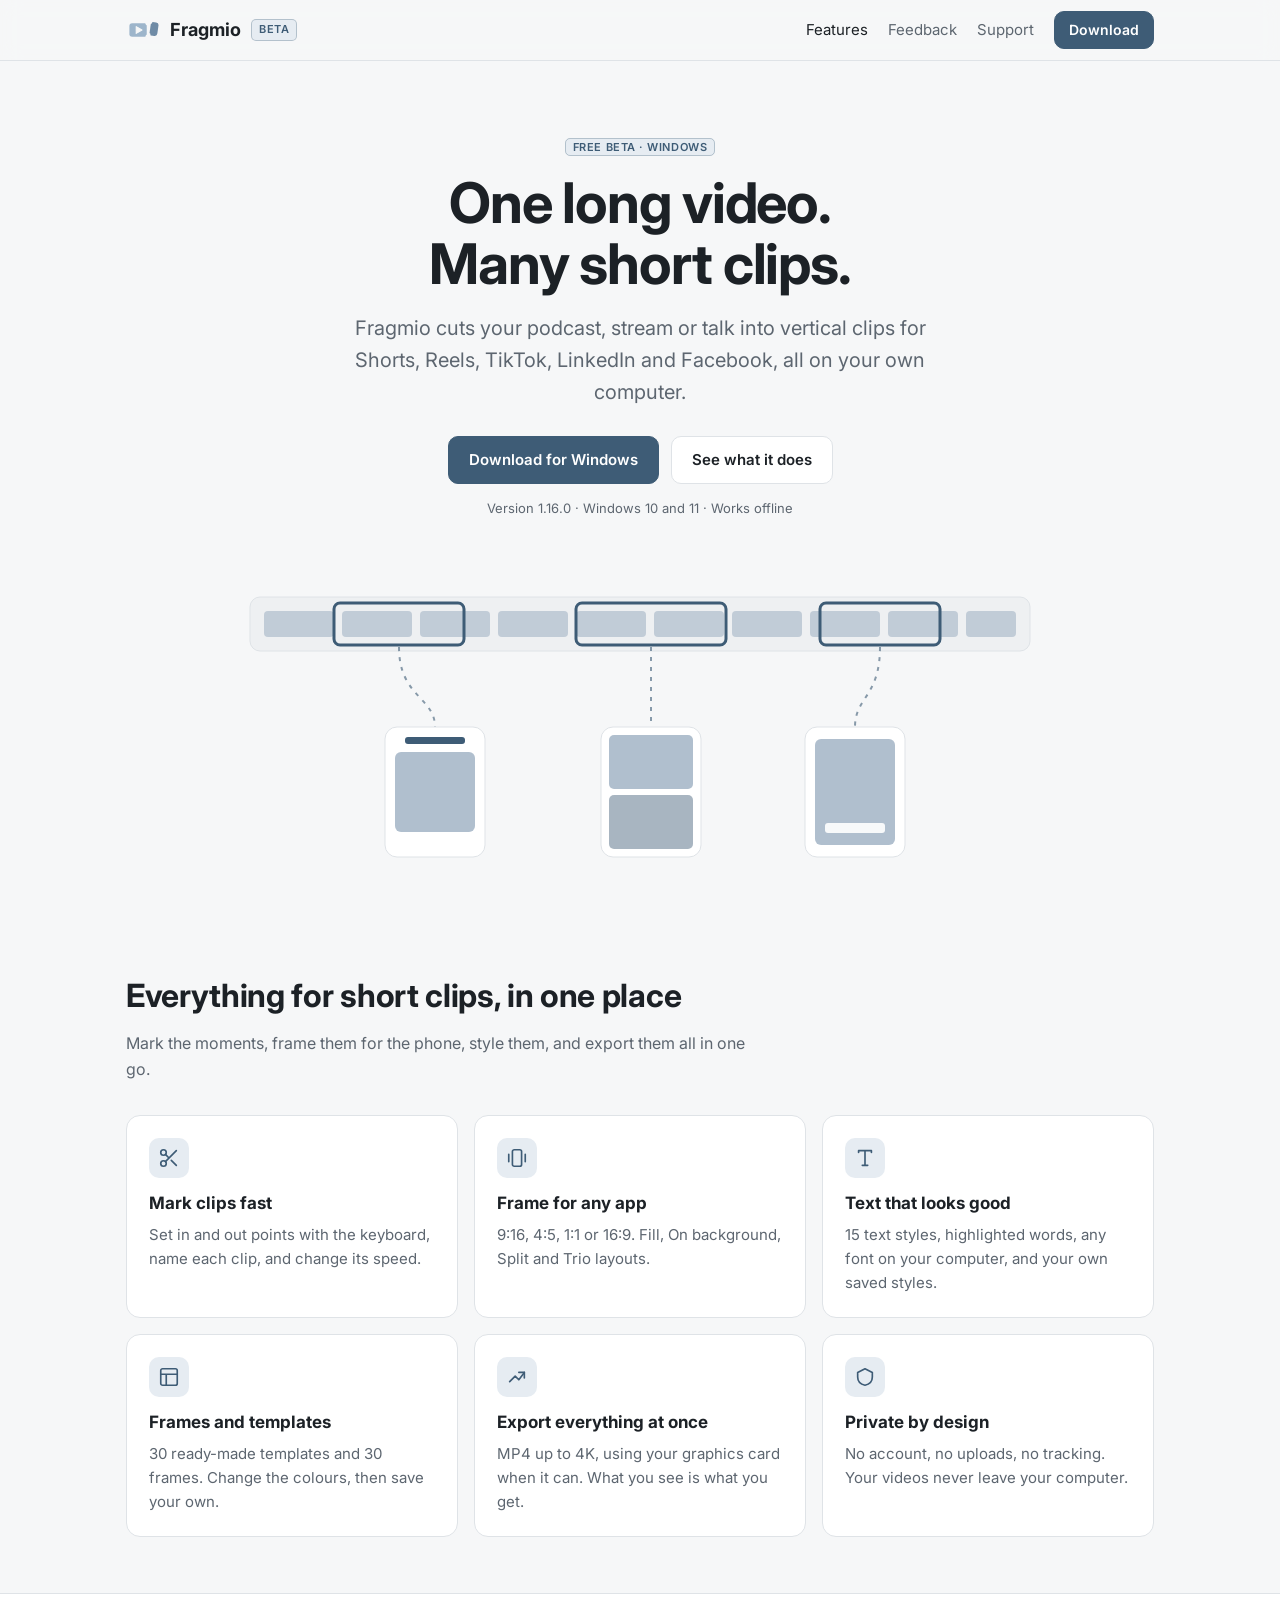
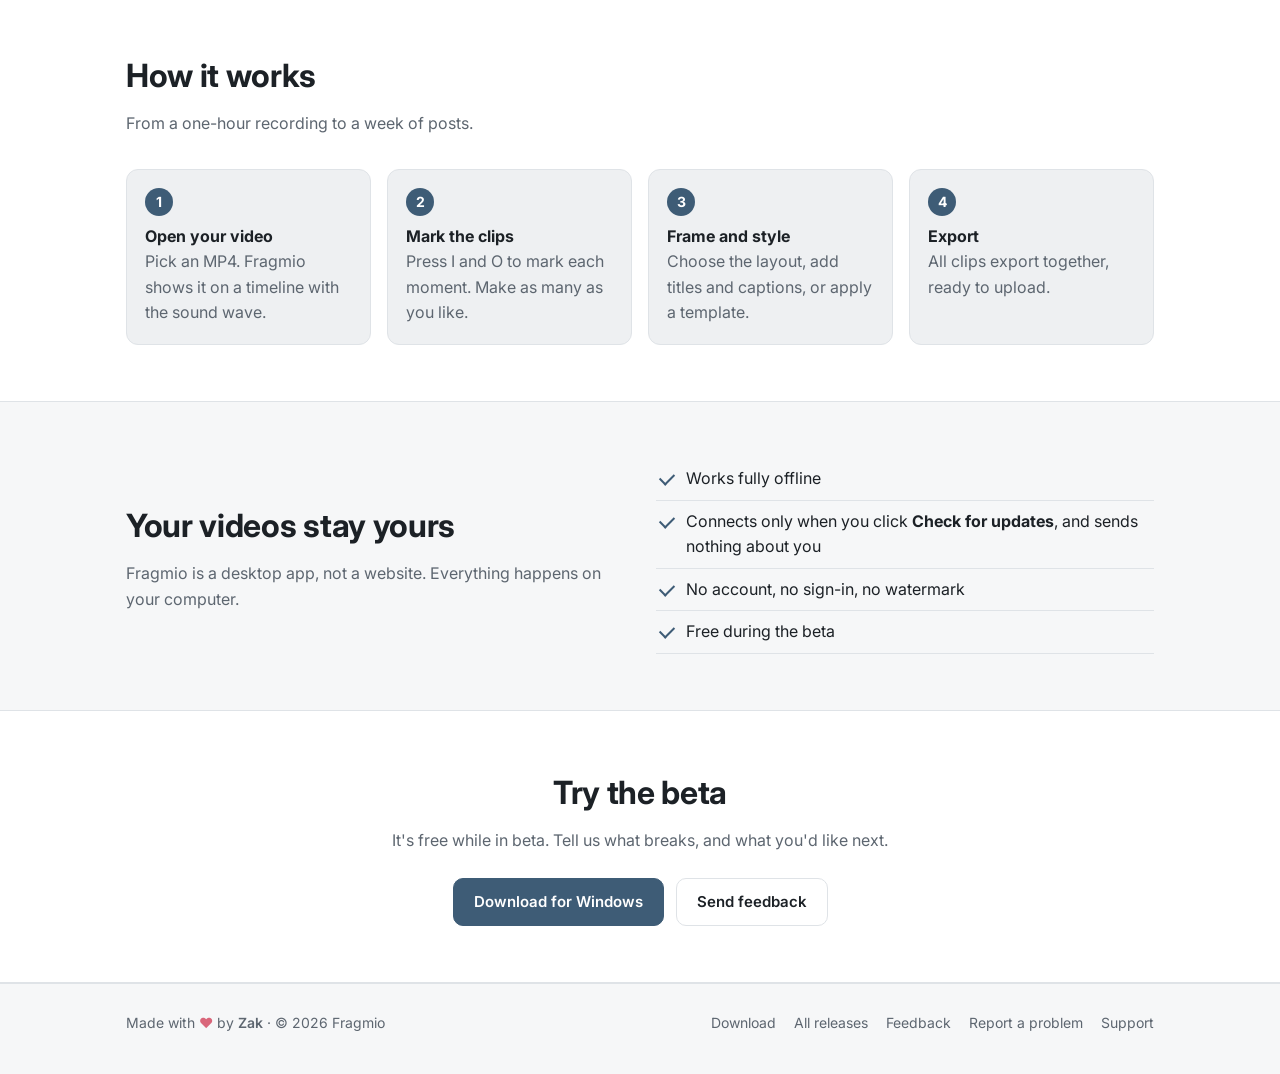
==== index.html @ da49f87a "fragmio website" ====
<!doctype html>
<html lang="en">
<head>
<meta charset="utf-8">
<meta name="viewport" content="width=device-width, initial-scale=1">
<title>Fragmio: turn one long video into many short clips</title>
<meta name="description" content="Free offline Windows app: cut one long video into Shorts, Reels and TikTok clips, add text and frames, export them all at once.">
<meta property="og:title" content="Fragmio: turn one long video into many short clips">
<meta property="og:description" content="Free offline Windows app: cut one long video into Shorts, Reels and TikTok clips, add text and frames, export them all at once.">
<meta name="theme-color" content="#3E5C76">
<link rel="icon" href="/favicon.svg" type="image/svg+xml">
<link rel="apple-touch-icon" href="/apple-touch-icon.png">
<link rel="preconnect" href="https://fonts.googleapis.com">
<link rel="preconnect" href="https://fonts.gstatic.com" crossorigin>
<link href="https://fonts.googleapis.com/css2?family=Inter:wght@400;500;600;700&display=swap" rel="stylesheet">
<link rel="stylesheet" href="/styles.css">
</head>
<body>
<header class="top"><div class="wrap">
  <a class="brand" href="/"><img src="/logo.svg" alt="">Fragmio <span class="beta">Beta</span></a>
  <nav class="links">
    <a href="/#features" class="on">Features</a>
    <a href="/feedback">Feedback</a>
    <a href="/support">Support</a>
    <a class="btn primary small" href="/download">Download</a>
  </nav>
</div></header>
<main>

<div class="wrap hero">
  <span class="beta">Free beta · Windows</span>
  <h1>One long video.<br>Many short clips.</h1>
  <p class="lead">Fragmio cuts your podcast, stream or talk into vertical clips for Shorts, Reels, TikTok, LinkedIn and Facebook, all on your own computer.</p>
  <div class="cta"><a class="btn primary" href="/download">Download for Windows</a><a class="btn" href="#features">See what it does</a></div>
  <small>Version <span data-version></span> · Windows 10 and 11 · Works offline</small>
  <svg class="illus" viewBox="0 0 820 300" role="img" aria-label="One long video split into short vertical clips">
  <rect x="20" y="30" width="780" height="54" rx="10" fill="var(--sunken)" stroke="var(--line)"/>
  <g fill="var(--accent-2)" opacity=".35">
    <rect x="34" y="44" width="70" height="26" rx="4"/><rect x="112" y="44" width="70" height="26" rx="4"/><rect x="190" y="44" width="70" height="26" rx="4"/>
    <rect x="268" y="44" width="70" height="26" rx="4"/><rect x="346" y="44" width="70" height="26" rx="4"/><rect x="424" y="44" width="70" height="26" rx="4"/>
    <rect x="502" y="44" width="70" height="26" rx="4"/><rect x="580" y="44" width="70" height="26" rx="4"/><rect x="658" y="44" width="70" height="26" rx="4"/><rect x="736" y="44" width="50" height="26" rx="4"/>
  </g>
  <g fill="none" stroke="var(--accent)" stroke-width="3">
    <rect x="104" y="36" width="130" height="42" rx="6"/><rect x="346" y="36" width="150" height="42" rx="6"/><rect x="590" y="36" width="120" height="42" rx="6"/>
  </g>
  <g stroke="var(--accent)" stroke-width="2" stroke-dasharray="4 6" fill="none" opacity=".6">
    <path d="M169 80 C169 130 205 130 205 160"/><path d="M421 80 V160"/><path d="M650 80 C650 130 625 130 625 160"/>
  </g>
  <g>
    <rect x="155" y="160" width="100" height="130" rx="12" fill="var(--surface)" stroke="var(--line)"/>
    <rect x="165" y="185" width="80" height="80" rx="6" fill="var(--accent-2)" opacity=".55"/>
    <rect x="175" y="170" width="60" height="7" rx="3" fill="var(--accent)"/>
    <rect x="371" y="160" width="100" height="130" rx="12" fill="var(--surface)" stroke="var(--line)"/>
    <rect x="379" y="168" width="84" height="54" rx="5" fill="var(--accent-2)" opacity=".55"/><rect x="379" y="228" width="84" height="54" rx="5" fill="var(--accent)" opacity=".45"/>
    <rect x="575" y="160" width="100" height="130" rx="12" fill="var(--surface)" stroke="var(--line)"/>
    <rect x="585" y="172" width="80" height="106" rx="6" fill="var(--accent-2)" opacity=".55"/>
    <rect x="595" y="256" width="60" height="10" rx="3" fill="var(--surface)" opacity=".9"/>
  </g>
</svg>
</div>
<section id="features"><div class="wrap">
  <h2>Everything for short clips, in one place</h2>
  <p class="sub">Mark the moments, frame them for the phone, style them, and export them all in one go.</p>
  <div class="grid">
    <div class="card"><div class="ico"><svg viewBox="0 0 24 24"><circle cx="6" cy="6" r="3"/><circle cx="6" cy="18" r="3"/><path d="M20 4L8.1 15.9M14.5 14.5L20 20M8.1 8.1L12 12"/></svg></div><h3>Mark clips fast</h3><p>Set in and out points with the keyboard, name each clip, and change its speed.</p></div>
    <div class="card"><div class="ico"><svg viewBox="0 0 24 24"><rect x="7" y="3" width="10" height="18" rx="2"/><path d="M3 8v8M21 8v8"/></svg></div><h3>Frame for any app</h3><p>9:16, 4:5, 1:1 or 16:9. Fill, On background, Split and Trio layouts.</p></div>
    <div class="card"><div class="ico"><svg viewBox="0 0 24 24"><path d="M5 6V4h14v2M12 4v16M9 20h6"/></svg></div><h3>Text that looks good</h3><p>15 text styles, highlighted words, any font on your computer, and your own saved styles.</p></div>
    <div class="card"><div class="ico"><svg viewBox="0 0 24 24"><rect x="3" y="3" width="18" height="18" rx="2"/><path d="M3 9h18M9 9v12"/></svg></div><h3>Frames and templates</h3><p>30 ready-made templates and 30 frames. Change the colours, then save your own.</p></div>
    <div class="card"><div class="ico"><svg viewBox="0 0 24 24"><path d="M4 17l6-6 4 4 6-8"/><path d="M14 7h6v6"/></svg></div><h3>Export everything at once</h3><p>MP4 up to 4K, using your graphics card when it can. What you see is what you get.</p></div>
    <div class="card"><div class="ico"><svg viewBox="0 0 24 24"><path d="M12 3l8 4v5c0 5-3.5 8-8 9-4.5-1-8-4-8-9V7z"/></svg></div><h3>Private by design</h3><p>No account, no uploads, no tracking. Your videos never leave your computer.</p></div>
  </div>
</div></section>
<section class="band"><div class="wrap">
  <h2>How it works</h2>
  <p class="sub">From a one-hour recording to a week of posts.</p>
  <ol class="steps">
    <li><b>Open your video</b><br><span style="color:var(--muted)">Pick an MP4. Fragmio shows it on a timeline with the sound wave.</span></li>
    <li><b>Mark the clips</b><br><span style="color:var(--muted)">Press I and O to mark each moment. Make as many as you like.</span></li>
    <li><b>Frame and style</b><br><span style="color:var(--muted)">Choose the layout, add titles and captions, or apply a template.</span></li>
    <li><b>Export</b><br><span style="color:var(--muted)">All clips export together, ready to upload.</span></li>
  </ol>
</div></section>
<section><div class="wrap privacy">
  <div>
    <h2>Your videos stay yours</h2>
    <p class="sub" style="margin-bottom:0">Fragmio is a desktop app, not a website. Everything happens on your computer.</p>
  </div>
  <ul class="checks">
    <li>Works fully offline</li>
    <li>Connects only when you click <b>Check for updates</b>, and sends nothing about you</li>
    <li>No account, no sign-in, no watermark</li>
    <li>Free during the beta</li>
  </ul>
</div></section>
<section class="band"><div class="wrap" style="text-align:center">
  <h2>Try the beta</h2>
  <p class="sub" style="margin:0 auto 24px">It's free while in beta. Tell us what breaks, and what you'd like next.</p>
  <div class="cta"><a class="btn primary" href="/download">Download for Windows</a><a class="btn" href="/feedback">Send feedback</a></div>
</div></section>
</main>
<footer class="bottom"><div class="wrap">
  <div class="made">Made with <span class="heart">♥</span> by <a href="/support">Zak</a> · © <span data-year></span> Fragmio</div>
  <nav><a href="/download">Download</a><a data-releases href="#">All releases</a><a href="/feedback">Feedback</a><a href="/feedback?type=problem">Report a problem</a><a href="/support">Support</a></nav>
</div></footer>
<script src="/config.js"></script>
<script src="/site.js"></script>
</body>
</html>
---- styles.css ----
:root {
  --bg: #F6F7F8; --surface: #FFFFFF; --sunken: #EEF0F2; --text: #1C2126; --muted: #5D6670; --line: #DFE3E7;
  --accent: #3E5C76; --accent-2: #6F8BA6; --accent-soft: #E6ECF2; --heart: #D9667A;
  --shadow: 0 1px 2px rgba(20, 30, 40, .06), 0 12px 32px rgba(20, 30, 40, .08);
}
@media (prefers-color-scheme: dark) {
  :root {
    --bg: #111417; --surface: #181C20; --sunken: #14181B; --text: #E7EAED; --muted: #98A2AC; --line: #262C32;
    --accent: #8FA9C2; --accent-2: #6F8BA6; --accent-soft: #1E2731; --shadow: 0 1px 2px rgba(0,0,0,.3), 0 12px 32px rgba(0,0,0,.35);
  }
}
* { box-sizing: border-box; }
html { -webkit-text-size-adjust: 100%; }
body { margin: 0; background: var(--bg); color: var(--text); font: 16px/1.6 Inter, 'Segoe UI', system-ui, sans-serif; }
a { color: var(--accent); }
img, svg { max-width: 100%; }
.wrap { max-width: 1060px; margin: 0 auto; padding: 0 16px; }

/* Header */
header.top { position: sticky; top: 0; z-index: 10; background: color-mix(in srgb, var(--bg) 88%, transparent); backdrop-filter: blur(10px); border-bottom: 1px solid var(--line); }
header.top .wrap { display: flex; align-items: center; justify-content: space-between; height: 60px; gap: 12px; }
.brand { display: flex; align-items: center; gap: 10px; font-weight: 700; font-size: 18px; color: var(--text); text-decoration: none; }
.brand img { width: 34px; height: 34px; }
.beta { font-size: 11px; font-weight: 600; letter-spacing: .05em; text-transform: uppercase; padding: 1px 7px; border-radius: 5px; color: var(--accent); background: var(--accent-soft); border: 1px solid color-mix(in srgb, var(--accent) 30%, transparent); }
nav.links { display: flex; align-items: center; gap: 20px; }
nav.links a { color: var(--muted); text-decoration: none; font-size: 15px; }
nav.links a:hover, nav.links a.on { color: var(--text); }
@media (max-width: 640px) { nav.links a:not(.btn) { display: none; } }

/* Buttons */
.btn { display: inline-flex; align-items: center; gap: 8px; padding: 11px 20px; border-radius: 10px; font-weight: 600; font-size: 15px; text-decoration: none; border: 1px solid var(--line); background: var(--surface); color: var(--text); cursor: pointer; }
.btn:hover { border-color: var(--accent-2); }
.btn.primary { background: var(--accent); border-color: var(--accent); color: #fff; }
@media (prefers-color-scheme: dark) { .btn.primary { color: #0F1418; } }
.btn.primary:hover { filter: brightness(1.08); }
.btn.small { padding: 7px 14px; font-size: 14px; }

/* Hero */
.hero { padding-top: 72px; padding-bottom: 40px; text-align: center; }
.hero h1 { font-size: clamp(34px, 6vw, 56px); line-height: 1.1; letter-spacing: -.02em; margin: 14px 0 16px; }
.hero p.lead { font-size: clamp(17px, 2.4vw, 20px); color: var(--muted); max-width: 640px; margin: 0 auto 28px; }
.cta { display: flex; justify-content: center; gap: 12px; flex-wrap: wrap; }
.hero small { display: block; margin-top: 14px; color: var(--muted); font-size: 13px; }
.illus { margin: 48px auto 0; max-width: 820px; }

/* Sections */
section { padding: 56px 0; }
section h2 { font-size: clamp(24px, 3.5vw, 32px); letter-spacing: -.01em; margin: 0 0 10px; }
section p.sub { color: var(--muted); margin: 0 0 32px; max-width: 640px; }
.grid { display: grid; grid-template-columns: repeat(auto-fit, minmax(min(100%, 290px), 1fr)); gap: 16px; }
.card { background: var(--surface); border: 1px solid var(--line); border-radius: 14px; padding: 22px; }
.card h3 { margin: 12px 0 6px; font-size: 17px; }
.card p { margin: 0; color: var(--muted); font-size: 15px; }
.card .ico { width: 40px; height: 40px; border-radius: 10px; display: grid; place-items: center; background: var(--accent-soft); color: var(--accent); }
.card .ico svg { width: 22px; height: 22px; fill: none; stroke: currentColor; stroke-width: 1.8; stroke-linecap: round; stroke-linejoin: round; }
.band { background: var(--surface); border-top: 1px solid var(--line); border-bottom: 1px solid var(--line); }
.steps { counter-reset: s; display: grid; grid-template-columns: repeat(auto-fit, minmax(220px, 1fr)); gap: 16px; padding: 0; margin: 0; list-style: none; }
.steps li { counter-increment: s; padding: 18px; border-radius: 12px; background: var(--sunken); border: 1px solid var(--line); }
.steps li::before { content: counter(s); display: grid; place-items: center; width: 28px; height: 28px; border-radius: 50%; background: var(--accent); color: var(--surface); font-weight: 700; font-size: 14px; margin-bottom: 8px; }
.privacy { display: grid; grid-template-columns: 1fr 1fr; gap: 32px; align-items: center; }
@media (max-width: 760px) { .privacy { grid-template-columns: 1fr; } }
.checks { list-style: none; padding: 0; margin: 0; }
.checks li { padding: 8px 0 8px 30px; position: relative; border-bottom: 1px solid var(--line); }
.checks li::before { content: ''; position: absolute; left: 4px; top: 15px; width: 12px; height: 7px; border-left: 2px solid var(--accent); border-bottom: 2px solid var(--accent); transform: rotate(-45deg); }

/* Simple pages */
.page { padding-top: 56px; padding-bottom: 72px; }
.page h1 { font-size: clamp(30px, 5vw, 42px); letter-spacing: -.02em; margin: 0 0 8px; }
.page .lead { color: var(--muted); font-size: 18px; margin: 0 0 32px; max-width: 640px; }
.panel { background: var(--surface); border: 1px solid var(--line); border-radius: 16px; padding: 28px; box-shadow: var(--shadow); }
.two { display: grid; grid-template-columns: 1.2fr 1fr; gap: 20px; }
@media (max-width: 800px) { .two { grid-template-columns: 1fr; } }
.meta { display: flex; flex-wrap: wrap; gap: 8px 18px; color: var(--muted); font-size: 14px; margin: 14px 0 22px; }
.note { background: var(--sunken); border: 1px solid var(--line); border-left: 3px solid var(--accent); border-radius: 8px; padding: 12px 14px; font-size: 15px; color: var(--muted); }
.note b { color: var(--text); }
ol.plain { padding-left: 20px; margin: 0; } ol.plain li { margin: 6px 0; }
.qr { width: 220px; height: 220px; border-radius: 12px; background: #fff; padding: 10px; border: 1px solid var(--line); display: grid; place-items: center; color: #5D6670; font-size: 13px; text-align: center; }
.qr img { width: 100%; height: 100%; object-fit: contain; }
.upi { display: inline-flex; align-items: center; gap: 10px; padding: 8px 12px; border-radius: 8px; background: var(--sunken); border: 1px solid var(--line); font-family: Consolas, monospace; }
.form-frame { width: 100%; min-height: 900px; border: 0; border-radius: 12px; background: var(--surface); }
.hidden { display: none !important; }
code { background: var(--sunken); border: 1px solid var(--line); padding: 1px 6px; border-radius: 5px; font-size: .9em; }

/* Footer */
footer.bottom { border-top: 1px solid var(--line); padding: 28px 0 40px; color: var(--muted); font-size: 14px; }
footer.bottom .wrap { display: flex; flex-wrap: wrap; gap: 12px 24px; align-items: center; justify-content: space-between; }
footer.bottom a { color: var(--muted); text-decoration: none; }
footer.bottom a:hover { color: var(--text); }
footer.bottom nav { display: flex; gap: 18px; flex-wrap: wrap; }
.heart { color: var(--heart); }
.made a { color: var(--accent); font-weight: 600; }
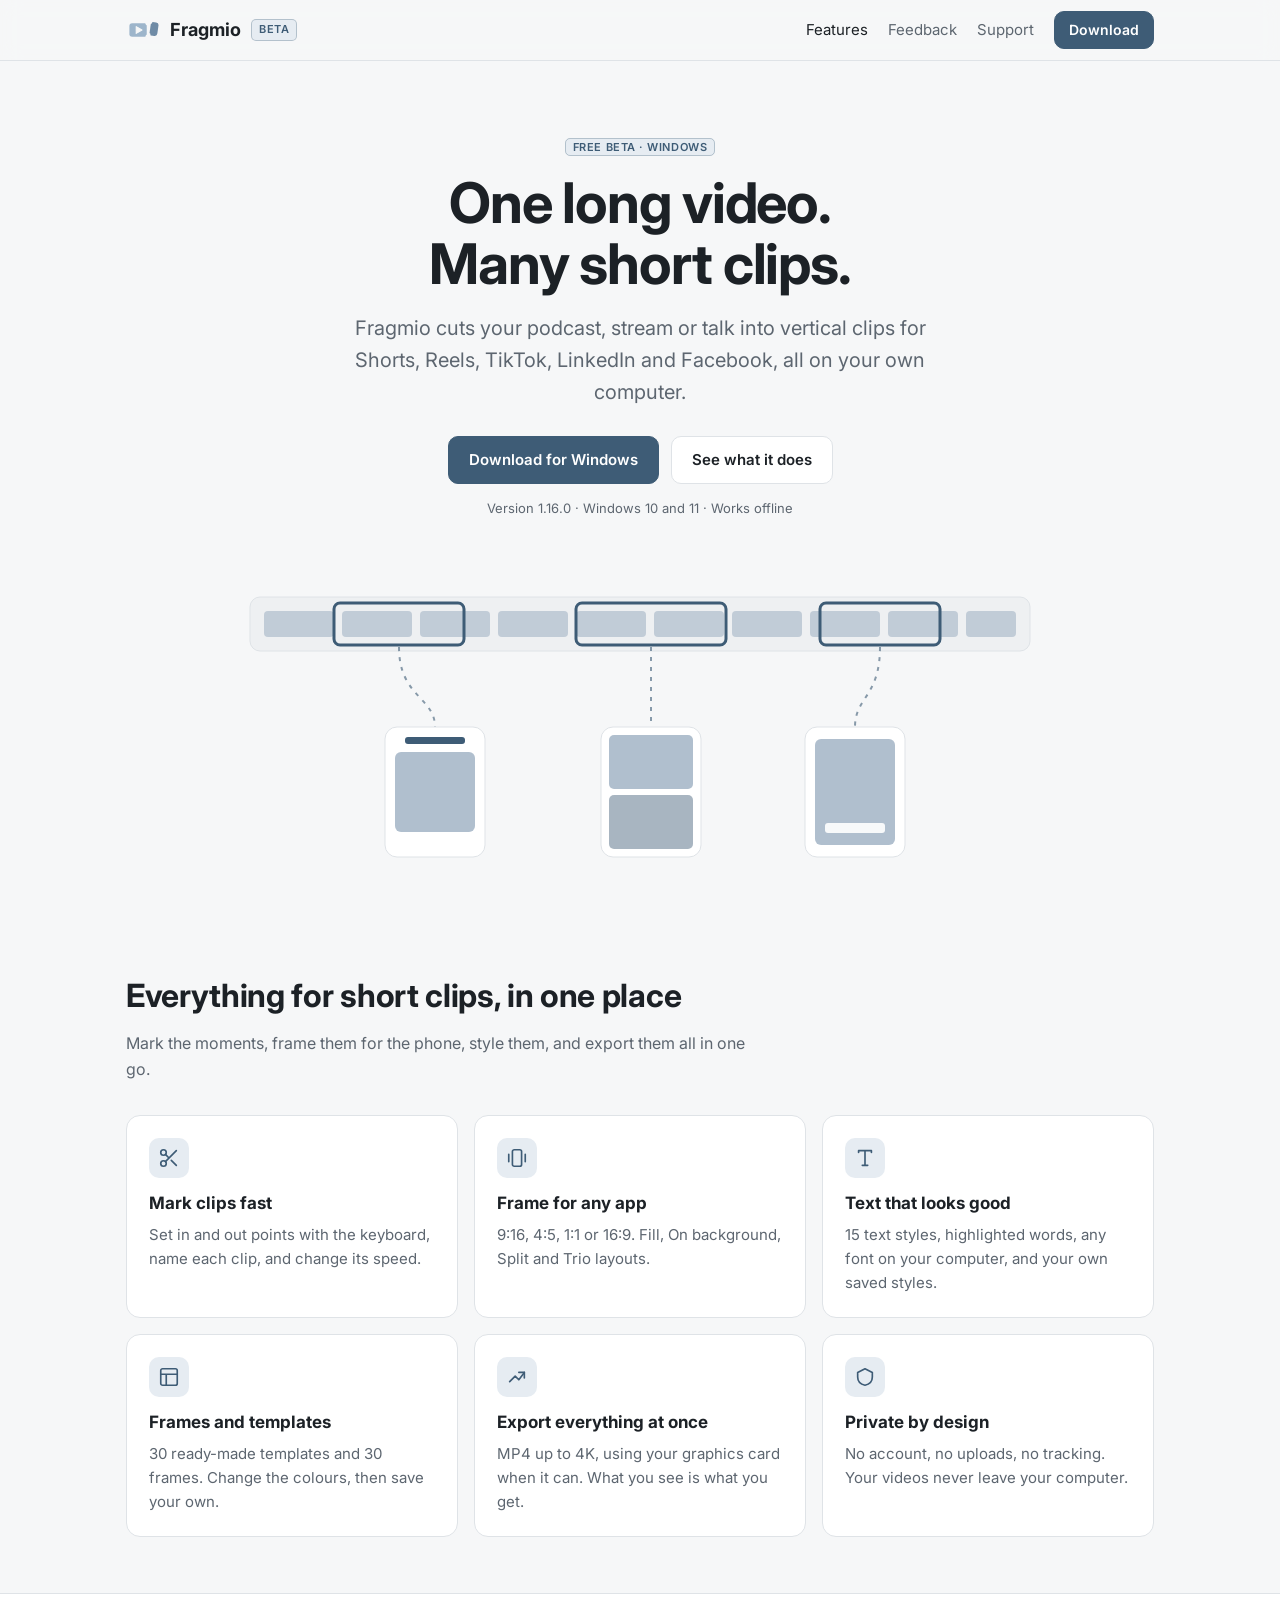
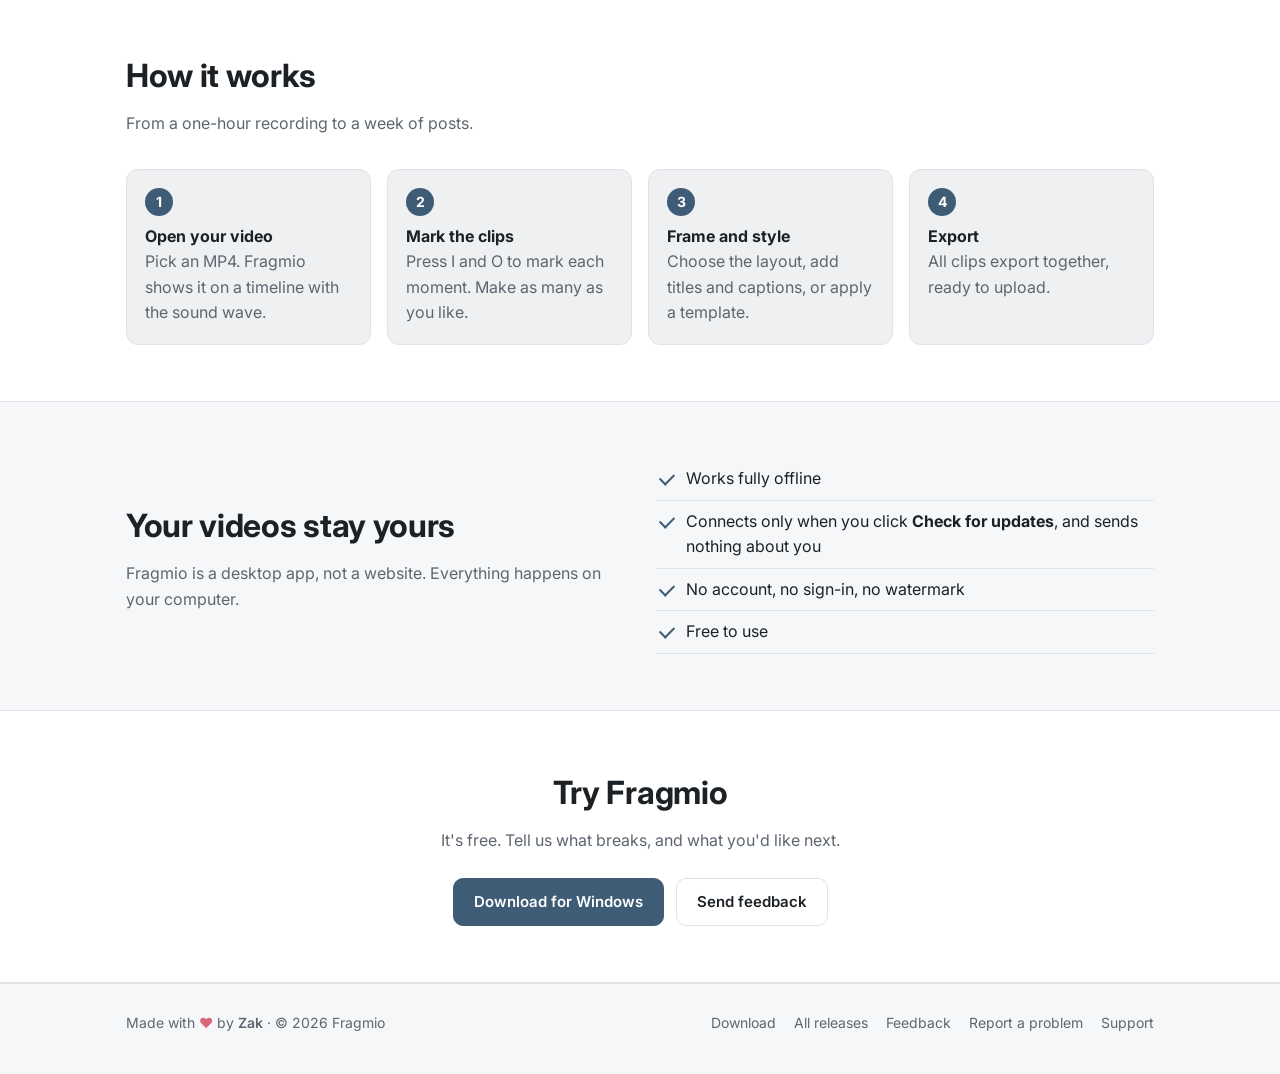
==== commit 87f13b55: "added automation" ====
--- a/index.html
+++ b/index.html
@@ -17,7 +17,7 @@
 </head>
 <body>
 <header class="top"><div class="wrap">
-  <a class="brand" href="/"><img src="/logo.svg" alt="">Fragmio <span class="beta">Beta</span></a>
+  <a class="brand" href="/"><img src="/logo.svg" alt="">Fragmio <span class="beta" data-channel>Beta</span></a>
   <nav class="links">
     <a href="/#features" class="on">Features</a>
     <a href="/feedback">Feedback</a>
@@ -28,7 +28,7 @@
 <main>
 
 <div class="wrap hero">
-  <span class="beta">Free beta · Windows</span>
+  <span class="beta">Free <span data-channel-word>beta </span>· Windows</span>
   <h1>One long video.<br>Many short clips.</h1>
   <p class="lead">Fragmio cuts your podcast, stream or talk into vertical clips for Shorts, Reels, TikTok, LinkedIn and Facebook, all on your own computer.</p>
   <div class="cta"><a class="btn primary" href="/download">Download for Windows</a><a class="btn" href="#features">See what it does</a></div>
@@ -89,12 +89,12 @@
     <li>Works fully offline</li>
     <li>Connects only when you click <b>Check for updates</b>, and sends nothing about you</li>
     <li>No account, no sign-in, no watermark</li>
-    <li>Free during the beta</li>
+    <li>Free to use</li>
   </ul>
 </div></section>
 <section class="band"><div class="wrap" style="text-align:center">
-  <h2>Try the beta</h2>
-  <p class="sub" style="margin:0 auto 24px">It's free while in beta. Tell us what breaks, and what you'd like next.</p>
+  <h2>Try Fragmio</h2>
+  <p class="sub" style="margin:0 auto 24px">It's free. Tell us what breaks, and what you'd like next.</p>
   <div class="cta"><a class="btn primary" href="/download">Download for Windows</a><a class="btn" href="/feedback">Send feedback</a></div>
 </div></section>
 </main>
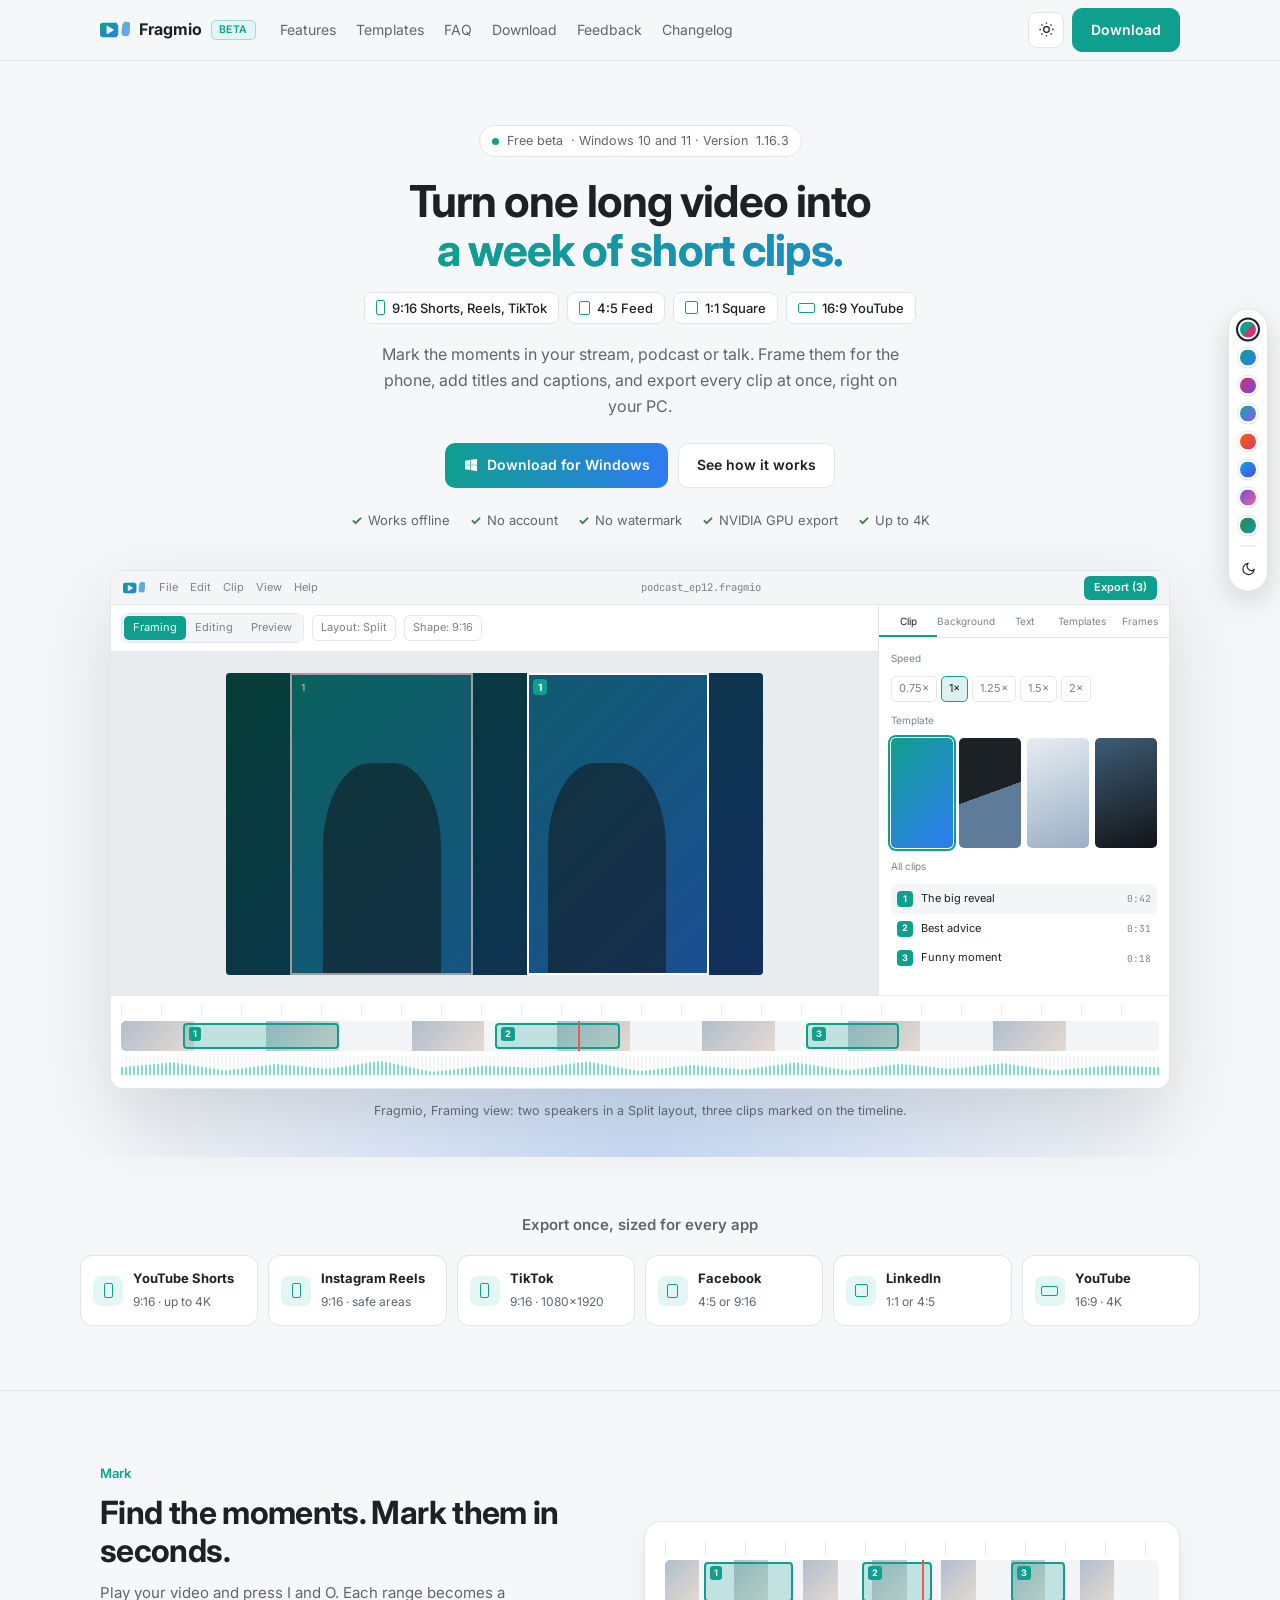
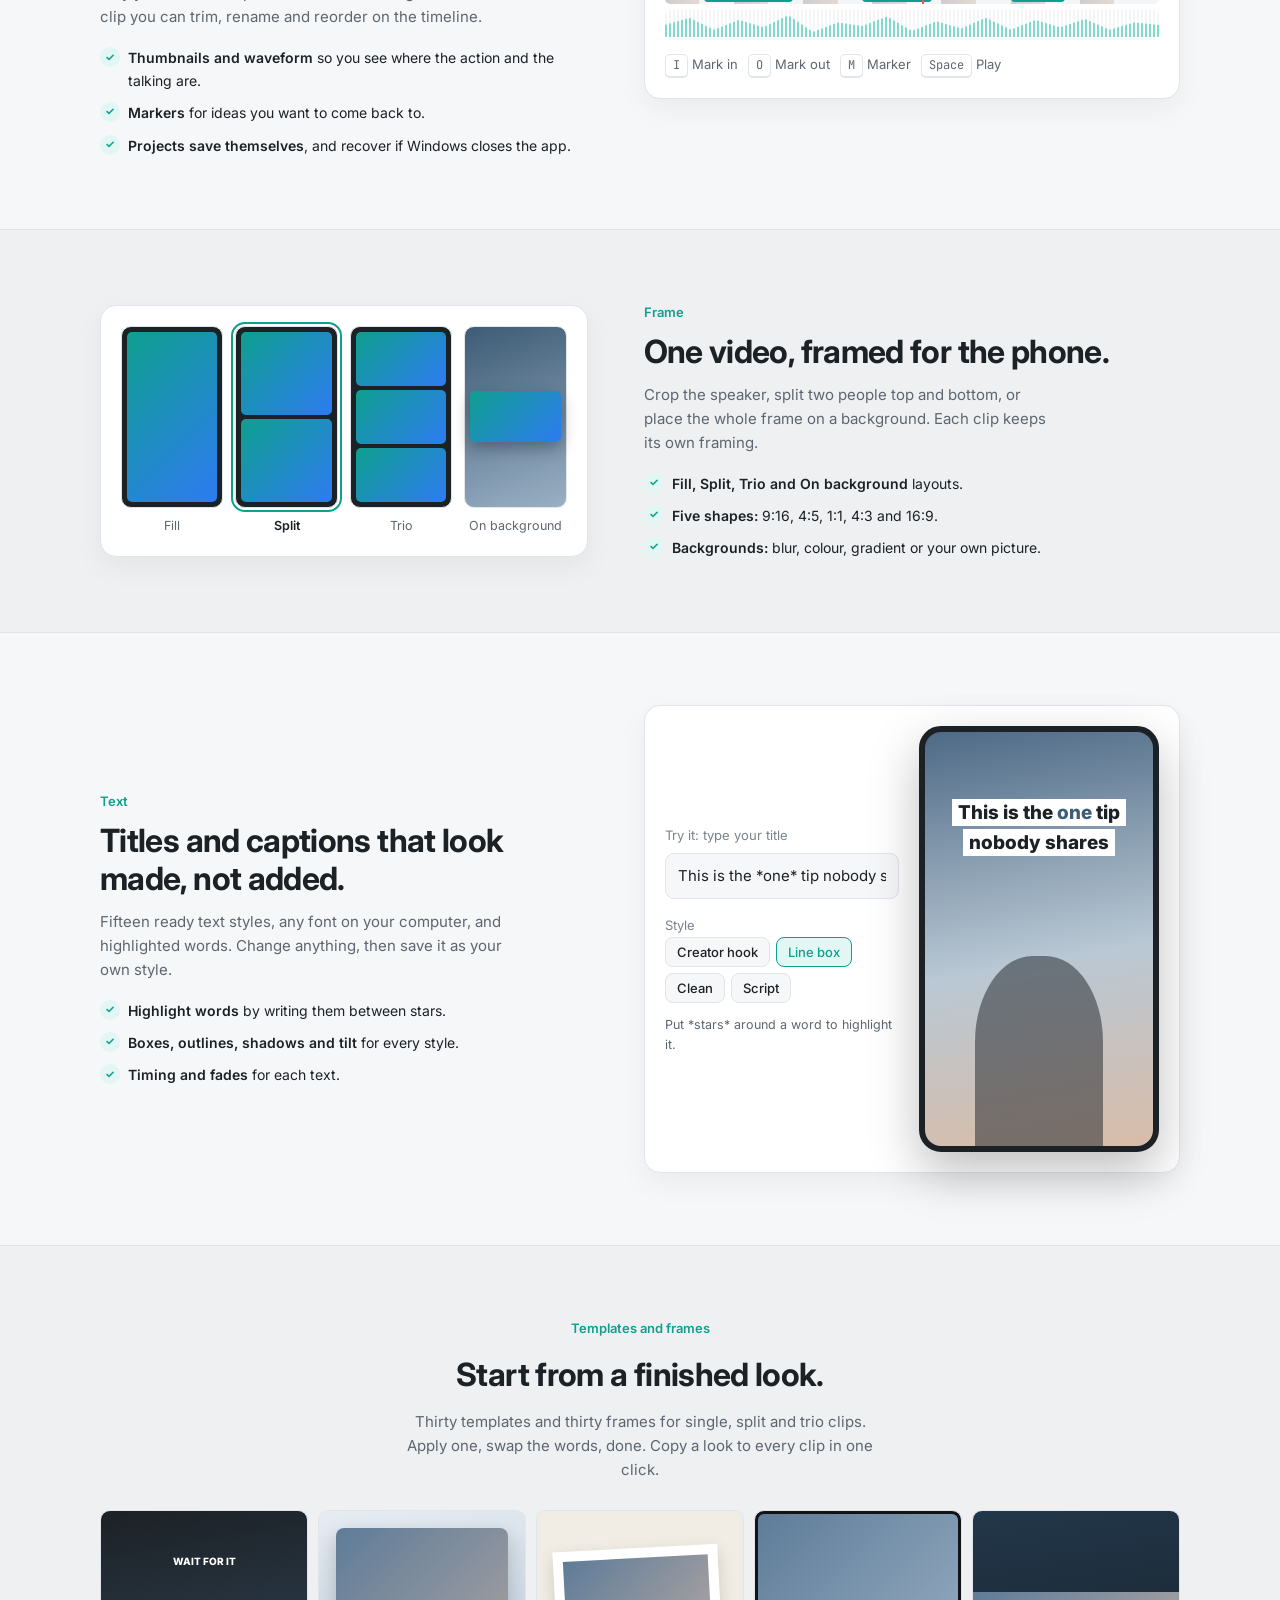
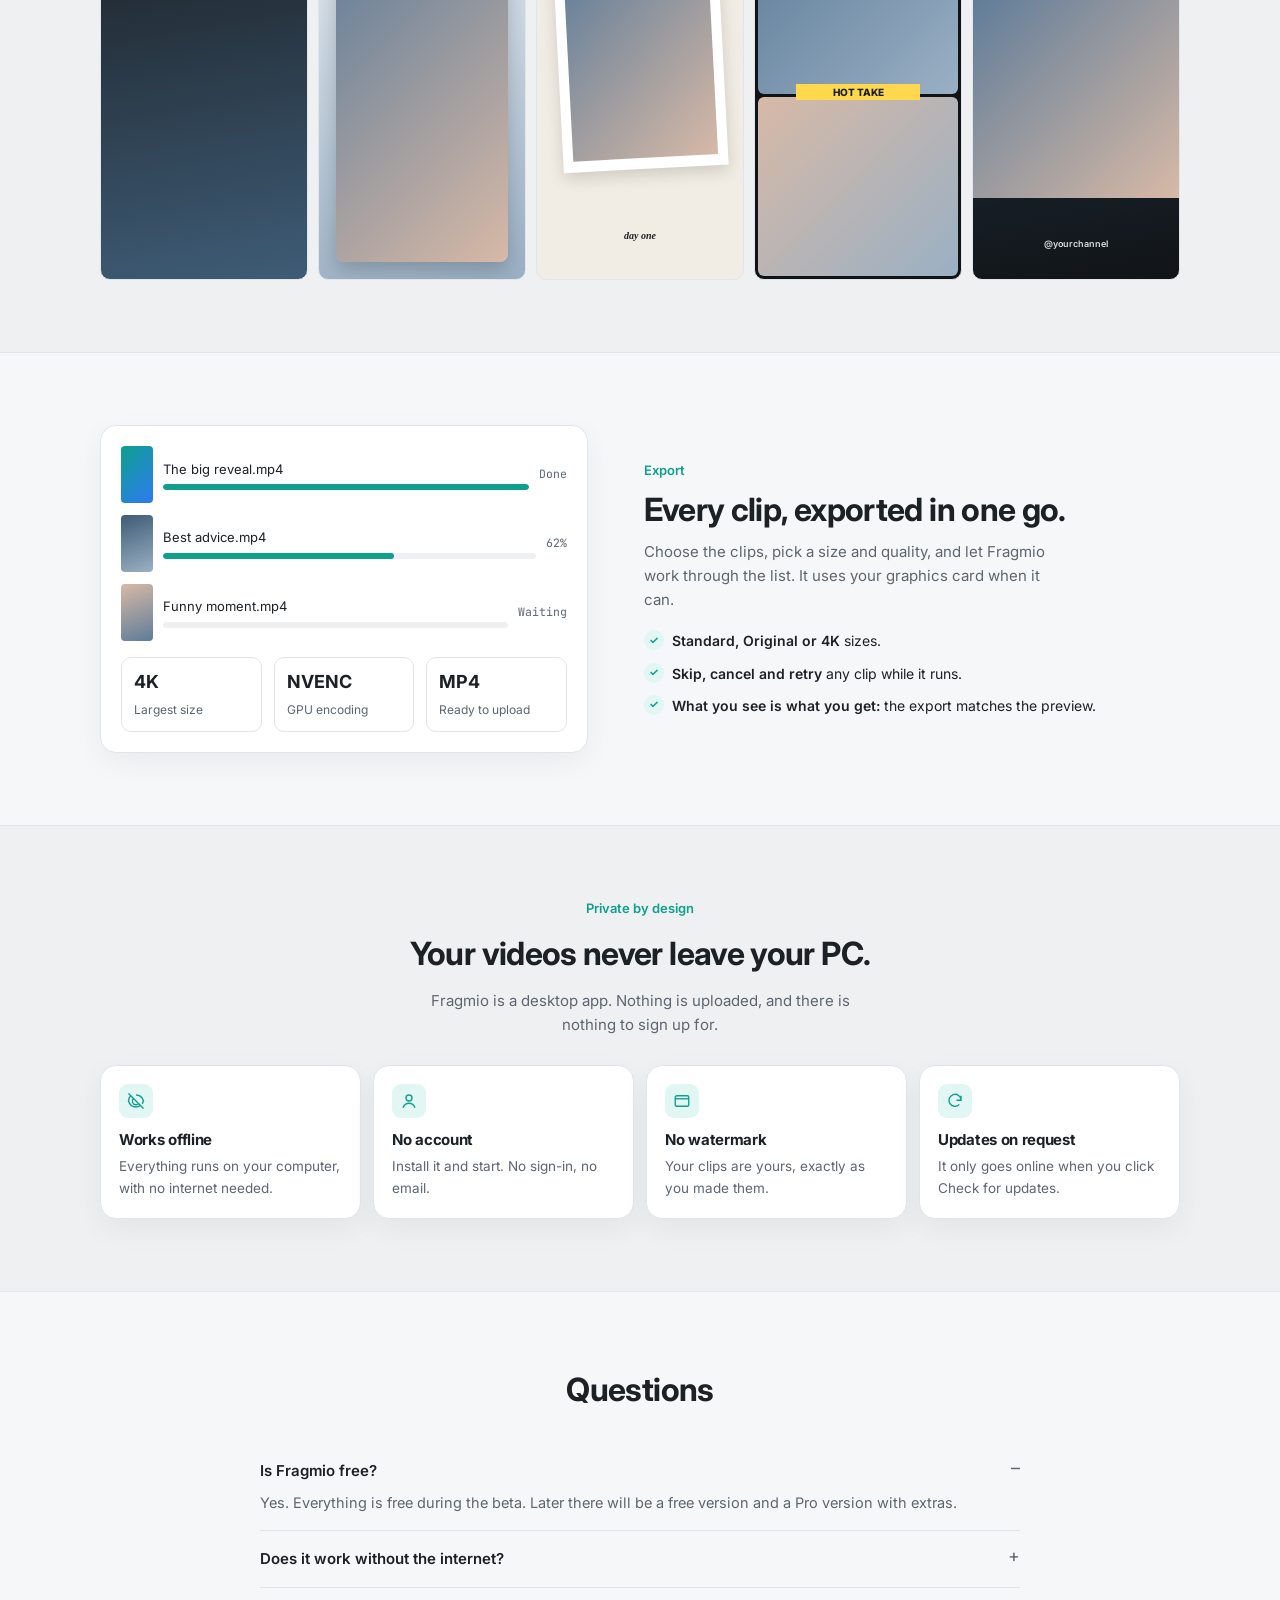
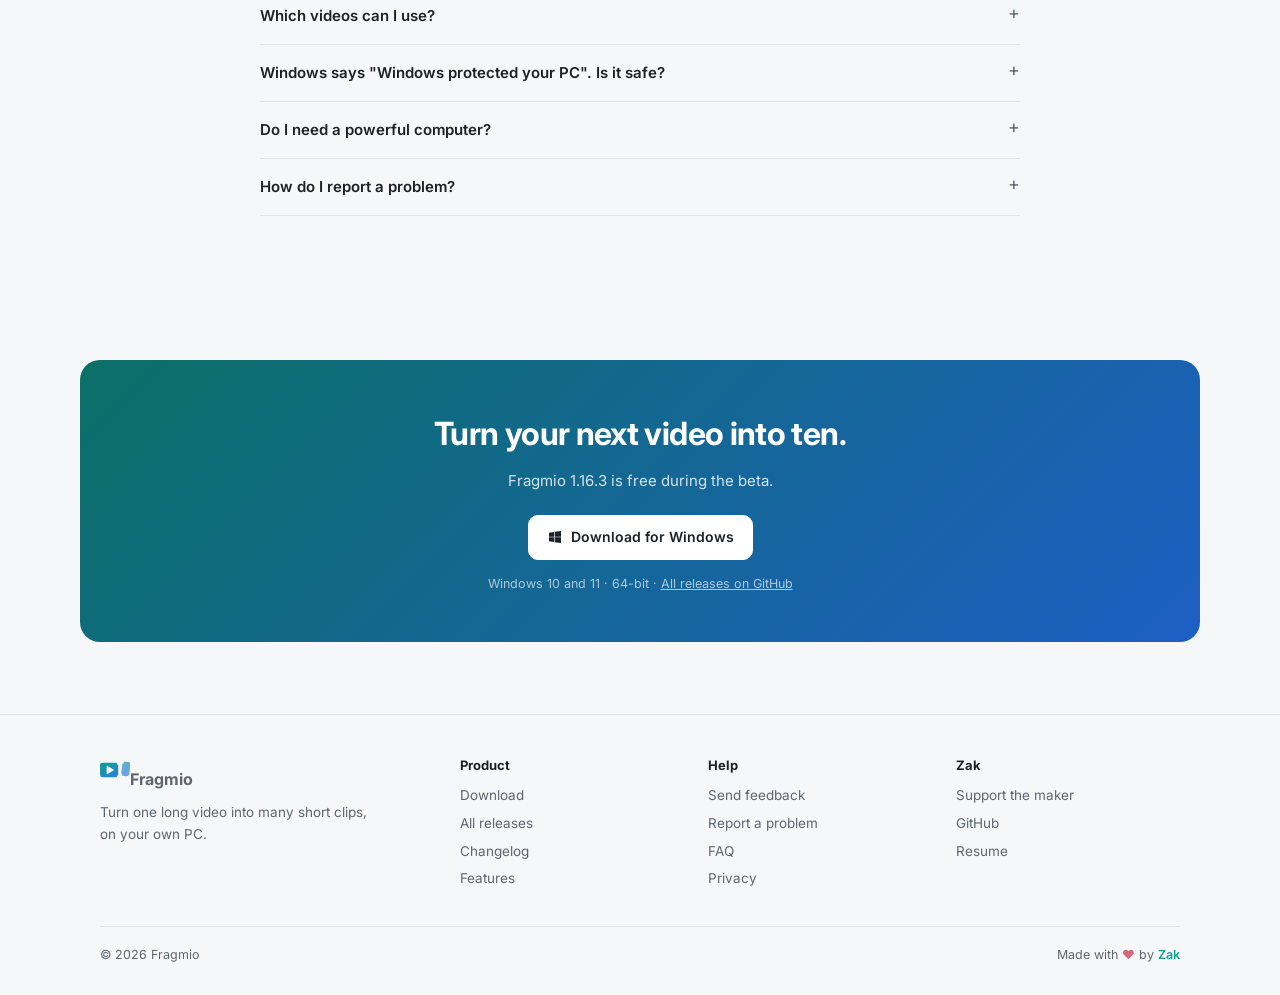
==== commit b984e06e: "new look" ====
--- a/index.html
+++ b/index.html
@@ -4,105 +4,131 @@
 <meta charset="utf-8">
 <meta name="viewport" content="width=device-width, initial-scale=1">
 <title>Fragmio: turn one long video into many short clips</title>
-<meta name="description" content="Free offline Windows app: cut one long video into Shorts, Reels and TikTok clips, add text and frames, export them all at once.">
+<meta name="description" content="Free offline Windows app. Cut one long video into Shorts, Reels and TikTok clips, add text and frames, and export them all at once.">
 <meta property="og:title" content="Fragmio: turn one long video into many short clips">
-<meta property="og:description" content="Free offline Windows app: cut one long video into Shorts, Reels and TikTok clips, add text and frames, export them all at once.">
-<meta name="theme-color" content="#3E5C76">
+<meta property="og:description" content="Free offline Windows app. Cut one long video into Shorts, Reels and TikTok clips, add text and frames, and export them all at once.">
 <link rel="icon" href="/favicon.svg" type="image/svg+xml">
 <link rel="apple-touch-icon" href="/apple-touch-icon.png">
-<link rel="preconnect" href="https://fonts.googleapis.com">
-<link rel="preconnect" href="https://fonts.gstatic.com" crossorigin>
-<link href="https://fonts.googleapis.com/css2?family=Inter:wght@400;500;600;700&display=swap" rel="stylesheet">
+<link rel="preconnect" href="https://fonts.googleapis.com"><link rel="preconnect" href="https://fonts.gstatic.com" crossorigin>
+<link href="https://fonts.googleapis.com/css2?family=Inter:wght@400;500;600;700&family=JetBrains+Mono:wght@500&display=swap" rel="stylesheet">
+<script>(function(){var r=document.documentElement,t,p;try{t=localStorage.getItem('fr-theme');p=localStorage.getItem('fr-palette')}catch(e){}r.dataset.theme=t||(matchMedia('(prefers-color-scheme: dark)').matches?'dark':'light');r.dataset.pal=p||'duo'})()</script>
 <link rel="stylesheet" href="/styles.css">
 </head>
 <body>
-<header class="top"><div class="wrap">
-  <a class="brand" href="/"><img src="/logo.svg" alt="">Fragmio <span class="beta" data-channel>Beta</span></a>
-  <nav class="links">
-    <a href="/#features" class="on">Features</a>
-    <a href="/feedback">Feedback</a>
-    <a href="/support">Support</a>
-    <a class="btn primary small" href="/download">Download</a>
-  </nav>
+<header class="nav"><div class="w">
+ <a class="logo" href="/"><svg class="lg" width="30" height="30" viewBox="10 22 84 56" aria-hidden="true"><defs><linearGradient id="lg1" x1="0" y1="0" x2="1" y2="1"><stop offset="0" style="stop-color:var(--g1)"/><stop offset="1" style="stop-color:var(--g2)"/></linearGradient><mask id="lm1"><rect width="100" height="100" fill="#fff"/><circle cx="64" cy="30" r="7" fill="#000"/><circle cx="64" cy="70" r="7" fill="#000"/><path d="M30 40V60L47 50Z" fill="#000" stroke="#000" stroke-width="3" stroke-linejoin="round"/></mask><clipPath id="la1"><rect width="61" height="100"/></clipPath><clipPath id="lb1"><rect x="67" width="33" height="100"/></clipPath></defs><g mask="url(#lm1)"><rect x="10" y="30" width="80" height="40" rx="8" fill="url(#lg1)" clip-path="url(#la1)"/></g><g transform="translate(4 -3) rotate(8 78 50)"><g mask="url(#lm1)"><rect x="10" y="30" width="80" height="40" rx="8" fill="url(#lg1)" opacity=".7" clip-path="url(#lb1)"/></g></g></svg>Fragmio <span class="beta" data-channel>BETA</span></a>
+ <nav><a href="/#features">Features</a><a href="/#templates">Templates</a><a href="/#faq">FAQ</a><a href="/download">Download</a><a href="/feedback">Feedback</a><a data-releases href="#">Changelog</a></nav>
+ <div class="r"><button class="icon-btn" id="theme" aria-label="Switch light or dark"><svg viewBox="0 0 24 24" fill="none" stroke="currentColor" stroke-width="1.8"><circle cx="12" cy="12" r="4"/><path d="M12 2v2M12 20v2M4.9 4.9l1.4 1.4M17.7 17.7l1.4 1.4M2 12h2M20 12h2M4.9 19.1l1.4-1.4M17.7 6.3l1.4-1.4"/></svg></button><a class="btn" href="/download">Download</a></div>
 </div></header>
 <main>
+<section class="hero w"><div class="glow"></div>
+ <span class="pill"><i></i><span data-channel-label>Free beta</span> · Windows 10 and 11 · Version <span data-version>1.16.3</span></span>
+ <h1>Turn one long video into <span><span class="rot" id="rot">a week of short clips.</span></span></h1>
+ <div class="ratios"><span><b style="width:9px;height:15px"></b>9:16 Shorts, Reels, TikTok</span><span><b style="width:11px;height:14px"></b>4:5 Feed</span><span><b style="width:13px;height:13px"></b>1:1 Square</span><span><b style="width:17px;height:10px"></b>16:9 YouTube</span></div>
+ <p class="sub">Mark the moments in your stream, podcast or talk. Frame them for the phone, add titles and captions, and export every clip at once, right on your PC.</p>
+ <div class="cta"><a class="btn" data-download href="/download"><svg viewBox="0 0 24 24" fill="currentColor"><path d="M3 5.5l7.5-1v7H3zm0 13l7.5 1v-7H3zm8.5 1.2L21 21v-8.5h-9.5zm0-15.4v7.2H21V3z"/></svg>Download for Windows</a><a class="btn ghost" href="#features">See how it works</a></div>
+ <div class="trust"><span>Works offline</span><span>No account</span><span>No watermark</span><span>NVIDIA GPU export</span><span>Up to 4K</span></div>
 
-<div class="wrap hero">
-  <span class="beta">Free <span data-channel-word>beta </span>· Windows</span>
-  <h1>One long video.<br>Many short clips.</h1>
-  <p class="lead">Fragmio cuts your podcast, stream or talk into vertical clips for Shorts, Reels, TikTok, LinkedIn and Facebook, all on your own computer.</p>
-  <div class="cta"><a class="btn primary" href="/download">Download for Windows</a><a class="btn" href="#features">See what it does</a></div>
-  <small>Version <span data-version></span> · Windows 10 and 11 · Works offline</small>
-  <svg class="illus" viewBox="0 0 820 300" role="img" aria-label="One long video split into short vertical clips">
-  <rect x="20" y="30" width="780" height="54" rx="10" fill="var(--sunken)" stroke="var(--line)"/>
-  <g fill="var(--accent-2)" opacity=".35">
-    <rect x="34" y="44" width="70" height="26" rx="4"/><rect x="112" y="44" width="70" height="26" rx="4"/><rect x="190" y="44" width="70" height="26" rx="4"/>
-    <rect x="268" y="44" width="70" height="26" rx="4"/><rect x="346" y="44" width="70" height="26" rx="4"/><rect x="424" y="44" width="70" height="26" rx="4"/>
-    <rect x="502" y="44" width="70" height="26" rx="4"/><rect x="580" y="44" width="70" height="26" rx="4"/><rect x="658" y="44" width="70" height="26" rx="4"/><rect x="736" y="44" width="50" height="26" rx="4"/>
-  </g>
-  <g fill="none" stroke="var(--accent)" stroke-width="3">
-    <rect x="104" y="36" width="130" height="42" rx="6"/><rect x="346" y="36" width="150" height="42" rx="6"/><rect x="590" y="36" width="120" height="42" rx="6"/>
-  </g>
-  <g stroke="var(--accent)" stroke-width="2" stroke-dasharray="4 6" fill="none" opacity=".6">
-    <path d="M169 80 C169 130 205 130 205 160"/><path d="M421 80 V160"/><path d="M650 80 C650 130 625 130 625 160"/>
-  </g>
-  <g>
-    <rect x="155" y="160" width="100" height="130" rx="12" fill="var(--surface)" stroke="var(--line)"/>
-    <rect x="165" y="185" width="80" height="80" rx="6" fill="var(--accent-2)" opacity=".55"/>
-    <rect x="175" y="170" width="60" height="7" rx="3" fill="var(--accent)"/>
-    <rect x="371" y="160" width="100" height="130" rx="12" fill="var(--surface)" stroke="var(--line)"/>
-    <rect x="379" y="168" width="84" height="54" rx="5" fill="var(--accent-2)" opacity=".55"/><rect x="379" y="228" width="84" height="54" rx="5" fill="var(--accent)" opacity=".45"/>
-    <rect x="575" y="160" width="100" height="130" rx="12" fill="var(--surface)" stroke="var(--line)"/>
-    <rect x="585" y="172" width="80" height="106" rx="6" fill="var(--accent-2)" opacity=".55"/>
-    <rect x="595" y="256" width="60" height="10" rx="3" fill="var(--surface)" opacity=".9"/>
-  </g>
-</svg>
-</div>
-<section id="features"><div class="wrap">
-  <h2>Everything for short clips, in one place</h2>
-  <p class="sub">Mark the moments, frame them for the phone, style them, and export them all in one go.</p>
-  <div class="grid">
-    <div class="card"><div class="ico"><svg viewBox="0 0 24 24"><circle cx="6" cy="6" r="3"/><circle cx="6" cy="18" r="3"/><path d="M20 4L8.1 15.9M14.5 14.5L20 20M8.1 8.1L12 12"/></svg></div><h3>Mark clips fast</h3><p>Set in and out points with the keyboard, name each clip, and change its speed.</p></div>
-    <div class="card"><div class="ico"><svg viewBox="0 0 24 24"><rect x="7" y="3" width="10" height="18" rx="2"/><path d="M3 8v8M21 8v8"/></svg></div><h3>Frame for any app</h3><p>9:16, 4:5, 1:1 or 16:9. Fill, On background, Split and Trio layouts.</p></div>
-    <div class="card"><div class="ico"><svg viewBox="0 0 24 24"><path d="M5 6V4h14v2M12 4v16M9 20h6"/></svg></div><h3>Text that looks good</h3><p>15 text styles, highlighted words, any font on your computer, and your own saved styles.</p></div>
-    <div class="card"><div class="ico"><svg viewBox="0 0 24 24"><rect x="3" y="3" width="18" height="18" rx="2"/><path d="M3 9h18M9 9v12"/></svg></div><h3>Frames and templates</h3><p>30 ready-made templates and 30 frames. Change the colours, then save your own.</p></div>
-    <div class="card"><div class="ico"><svg viewBox="0 0 24 24"><path d="M4 17l6-6 4 4 6-8"/><path d="M14 7h6v6"/></svg></div><h3>Export everything at once</h3><p>MP4 up to 4K, using your graphics card when it can. What you see is what you get.</p></div>
-    <div class="card"><div class="ico"><svg viewBox="0 0 24 24"><path d="M12 3l8 4v5c0 5-3.5 8-8 9-4.5-1-8-4-8-9V7z"/></svg></div><h3>Private by design</h3><p>No account, no uploads, no tracking. Your videos never leave your computer.</p></div>
+ <div class="shot"><div class="win">
+  <div class="tb"><svg class="lg" width="30" height="30" viewBox="10 22 84 56" aria-hidden="true"><defs><linearGradient id="lg2" x1="0" y1="0" x2="1" y2="1"><stop offset="0" style="stop-color:var(--g1)"/><stop offset="1" style="stop-color:var(--g2)"/></linearGradient><mask id="lm2"><rect width="100" height="100" fill="#fff"/><circle cx="64" cy="30" r="7" fill="#000"/><circle cx="64" cy="70" r="7" fill="#000"/><path d="M30 40V60L47 50Z" fill="#000" stroke="#000" stroke-width="3" stroke-linejoin="round"/></mask><clipPath id="la2"><rect width="61" height="100"/></clipPath><clipPath id="lb2"><rect x="67" width="33" height="100"/></clipPath></defs><g mask="url(#lm2)"><rect x="10" y="30" width="80" height="40" rx="8" fill="url(#lg2)" clip-path="url(#la2)"/></g><g transform="translate(4 -3) rotate(8 78 50)"><g mask="url(#lm2)"><rect x="10" y="30" width="80" height="40" rx="8" fill="url(#lg2)" opacity=".7" clip-path="url(#lb2)"/></g></g></svg><div class="m"><span>File</span><span>Edit</span><span>Clip</span><span>View</span><span>Help</span></div><span class="t">podcast_ep12.fragmio</span><div class="x"><span class="exp">Export (3)</span></div></div>
+  <div class="body">
+   <div class="stagewrap">
+    <div class="sbar"><div class="seg"><span class="on">Framing</span><span>Editing</span><span>Preview</span></div><span class="sel">Layout: Split</span><span class="sel">Shape: 9:16</span></div>
+    <div class="stage"><div class="vid"><div class="p1"></div><div class="p2"></div><div class="box" style="left:12%;width:34%"></div><div class="box" style="left:56%;width:34%"></div></div></div>
+   </div>
+   <div class="side"><div class="tabs"><span class="on">Clip</span><span>Background</span><span>Text</span><span>Templates</span><span>Frames</span></div>
+    <div class="ins"><span class="lab">Speed</span><div class="chips"><span>0.75×</span><span class="on">1×</span><span>1.25×</span><span>1.5×</span><span>2×</span></div>
+     <span class="lab">Template</span><div class="thumbs"><i></i><i></i><i></i><i></i></div>
+     <span class="lab">All clips</span><div class="list"><div class="it on"><span class="n">1</span>The big reveal<small>0:42</small></div><div class="it"><span class="n">2</span>Best advice<small>0:31</small></div><div class="it"><span class="n">3</span>Funny moment<small>0:18</small></div></div></div></div>
   </div>
+  <div class="tl"><div class="ruler"></div><div class="track"><i style="left:0"></i><i style="left:14%"></i><i style="left:28%"></i><i style="left:42%"></i><i style="left:56%"></i><i style="left:70%"></i><i style="left:84%"></i><div class="clip" style="left:6%;width:15%"><b>1</b></div><div class="clip" style="left:36%;width:12%"><b>2</b></div><div class="clip" style="left:66%;width:9%"><b>3</b></div><div class="head"></div></div><div class="wave"></div></div>
+ </div><p class="cap">Fragmio, Framing view: two speakers in a Split layout, three clips marked on the timeline.</p></div>
+</section>
+
+<section class="reveal plat w"><h2>Export once, sized for every app</h2><div class="pgrid">
+ <div class="pc"><span class="r"><b style="width:9px;height:15px"></b></span><div><strong>YouTube Shorts</strong><small>9:16 · up to 4K</small></div></div>
+ <div class="pc"><span class="r"><b style="width:9px;height:15px"></b></span><div><strong>Instagram Reels</strong><small>9:16 · safe areas</small></div></div>
+ <div class="pc"><span class="r"><b style="width:9px;height:15px"></b></span><div><strong>TikTok</strong><small>9:16 · 1080×1920</small></div></div>
+ <div class="pc"><span class="r"><b style="width:11px;height:14px"></b></span><div><strong>Facebook</strong><small>4:5 or 9:16</small></div></div>
+ <div class="pc"><span class="r"><b style="width:13px;height:13px"></b></span><div><strong>LinkedIn</strong><small>1:1 or 4:5</small></div></div>
+ <div class="pc"><span class="r"><b style="width:17px;height:10px"></b></span><div><strong>YouTube</strong><small>16:9 · 4K</small></div></div>
 </div></section>
-<section class="band"><div class="wrap">
-  <h2>How it works</h2>
-  <p class="sub">From a one-hour recording to a week of posts.</p>
-  <ol class="steps">
-    <li><b>Open your video</b><br><span style="color:var(--muted)">Pick an MP4. Fragmio shows it on a timeline with the sound wave.</span></li>
-    <li><b>Mark the clips</b><br><span style="color:var(--muted)">Press I and O to mark each moment. Make as many as you like.</span></li>
-    <li><b>Frame and style</b><br><span style="color:var(--muted)">Choose the layout, add titles and captions, or apply a template.</span></li>
-    <li><b>Export</b><br><span style="color:var(--muted)">All clips export together, ready to upload.</span></li>
-  </ol>
+
+<section class="reveal feat" id="features" style="margin-top:56px"><div class="w fg">
+ <div class="tx"><span class="eyebrow">Mark</span><h2>Find the moments. Mark them in seconds.</h2><p>Play your video and press I and O. Each range becomes a clip you can trim, rename and reorder on the timeline.</p>
+  <ul class="points"><li><span><b>Thumbnails and waveform</b> so you see where the action and the talking are.</span></li><li><span><b>Markers</b> for ideas you want to come back to.</span></li><li><span><b>Projects save themselves</b>, and recover if Windows closes the app.</span></li></ul></div>
+ <div class="panel markp"><div class="ruler"></div><div class="track" style="margin:6px 0"><i style="left:0"></i><i style="left:14%"></i><i style="left:28%"></i><i style="left:42%"></i><i style="left:56%"></i><i style="left:70%"></i><i style="left:84%"></i><div class="clip" style="left:8%;width:18%"><b>1</b></div><div class="clip" style="left:40%;width:14%"><b>2</b></div><div class="clip" style="left:70%;width:11%"><b>3</b></div><div class="head" style="left:52%"></div></div><div class="wave"></div>
+  <div class="keys"><span><span class="kbd">I</span> Mark in</span><span><span class="kbd">O</span> Mark out</span><span><span class="kbd">M</span> Marker</span><span><span class="kbd">Space</span> Play</span></div></div>
 </div></section>
-<section><div class="wrap privacy">
-  <div>
-    <h2>Your videos stay yours</h2>
-    <p class="sub" style="margin-bottom:0">Fragmio is a desktop app, not a website. Everything happens on your computer.</p>
-  </div>
-  <ul class="checks">
-    <li>Works fully offline</li>
-    <li>Connects only when you click <b>Check for updates</b>, and sends nothing about you</li>
-    <li>No account, no sign-in, no watermark</li>
-    <li>Free to use</li>
-  </ul>
+
+<section class="reveal feat alt"><div class="w fg rev">
+ <div class="tx"><span class="eyebrow">Frame</span><h2>One video, framed for the phone.</h2><p>Crop the speaker, split two people top and bottom, or place the whole frame on a background. Each clip keeps its own framing.</p>
+  <ul class="points"><li><span><b>Fill, Split, Trio and On background</b> layouts.</span></li><li><span><b>Five shapes:</b> 9:16, 4:5, 1:1, 4:3 and 16:9.</span></li><li><span><b>Backgrounds:</b> blur, colour, gradient or your own picture.</span></li></ul></div>
+ <div class="panel"><div class="lays">
+  <div class="lay"><div class="ph" style="grid-template-rows:1fr"><i></i></div>Fill</div>
+  <div class="lay on"><div class="ph" style="grid-template-rows:1fr 1fr"><i></i><i></i></div>Split</div>
+  <div class="lay"><div class="ph" style="grid-template-rows:1fr 1fr 1fr"><i></i><i></i><i></i></div>Trio</div>
+  <div class="lay"><div class="ph bg"><i></i></div>On background</div></div></div>
 </div></section>
-<section class="band"><div class="wrap" style="text-align:center">
-  <h2>Try Fragmio</h2>
-  <p class="sub" style="margin:0 auto 24px">It's free. Tell us what breaks, and what you'd like next.</p>
-  <div class="cta"><a class="btn primary" href="/download">Download for Windows</a><a class="btn" href="/feedback">Send feedback</a></div>
+
+<section class="reveal feat" id="text"><div class="w fg">
+ <div class="tx"><span class="eyebrow">Text</span><h2>Titles and captions that look made, not added.</h2><p>Fifteen ready text styles, any font on your computer, and highlighted words. Change anything, then save it as your own style.</p>
+  <ul class="points"><li><span><b>Highlight words</b> by writing them between stars.</span></li><li><span><b>Boxes, outlines, shadows and tilt</b> for every style.</span></li><li><span><b>Timing and fades</b> for each text.</span></li></ul></div>
+ <div class="panel demo"><div class="ctl"><span class="lab muted" style="font-size:13px">Try it: type your title</span><input id="capIn" value="This is the *one* tip nobody shares" maxlength="60"><span class="lab muted" style="font-size:13px">Style</span><div class="styles" id="styles"><button class="on" data-s="hook">Creator hook</button><button data-s="box">Line box</button><button data-s="clean">Clean</button><button data-s="script">Script</button></div><p class="hint">Put *stars* around a word to highlight it.</p></div>
+  <div class="phone"><div class="ppl"></div><div class="cap-out hook" id="capOut"></div></div></div>
 </div></section>
+
+<section class="reveal feat alt" id="templates"><div class="w">
+ <div class="center"><span class="eyebrow">Templates and frames</span><h2>Start from a finished look.</h2><p>Thirty templates and thirty frames for single, split and trio clips. Apply one, swap the words, done. Copy a look to every clip in one click.</p></div>
+ <div class="tpls" style="margin-top:28px">
+  <div class="tp" style="background:linear-gradient(170deg,#1C2126,#3E5C76)"><span style="top:12%">WAIT FOR IT</span></div>
+  <div class="tp" style="background:linear-gradient(170deg,#E6ECF2,#9AB0C4);padding:8%"><div style="height:100%;border-radius:8px;background:linear-gradient(135deg,#5E7C99,#D7B9A6);box-shadow:0 8px 20px rgba(0,0,0,.2)"></div></div>
+  <div class="tp" style="background:#F2EDE4"><div style="position:absolute;inset:10% 10% 30%;background:#fff;padding:5%;transform:rotate(-3deg);box-shadow:0 6px 16px rgba(0,0,0,.15)"><div style="height:100%;background:linear-gradient(135deg,#5E7C99,#D7B9A6)"></div></div><span style="bottom:10%;color:#1C2126;font-family:Georgia,serif;font-style:italic;font-weight:600">day one</span></div>
+  <div class="tp" style="background:#111417;display:grid;grid-template-rows:1fr 1fr;gap:3px;padding:3px"><i style="border-radius:6px;background:linear-gradient(135deg,#5E7C99,#9AB0C4)"></i><i style="border-radius:6px;background:linear-gradient(135deg,#D7B9A6,#9AB0C4)"></i><span style="top:47%;background:#FFD84D;color:#1C2126;width:auto;left:20%;right:20%;padding:2px">HOT TAKE</span></div>
+  <div class="tp" style="background:linear-gradient(170deg,#22374A,#111417)"><div style="position:absolute;inset:22% 0;background:linear-gradient(135deg,#5E7C99,#D7B9A6)"></div><span style="bottom:8%;font-size:9px;font-weight:600;opacity:.85">@yourchannel</span></div>
+ </div></div></section>
+
+<section class="reveal feat"><div class="w fg rev">
+ <div class="tx"><span class="eyebrow">Export</span><h2>Every clip, exported in one go.</h2><p>Choose the clips, pick a size and quality, and let Fragmio work through the list. It uses your graphics card when it can.</p>
+  <ul class="points"><li><span><b>Standard, Original or 4K</b> sizes.</span></li><li><span><b>Skip, cancel and retry</b> any clip while it runs.</span></li><li><span><b>What you see is what you get:</b> the export matches the preview.</span></li></ul></div>
+ <div class="panel"><div class="exp-rows" id="exprows">
+  <div class="er"><span class="th"></span><div>The big reveal.mp4<div class="bar"><b style="width:100%"></b></div></div><small>Done</small></div>
+  <div class="er"><span class="th" style="background:linear-gradient(160deg,#3E5C76,#9AB0C4)"></span><div>Best advice.mp4<div class="bar"><b style="width:62%"></b></div></div><small>62%</small></div>
+  <div class="er"><span class="th" style="background:linear-gradient(160deg,#D7B9A6,#5E7C99)"></span><div>Funny moment.mp4<div class="bar"><b style="width:0"></b></div></div><small>Waiting</small></div></div>
+  <div class="stats"><div><b>4K</b><span>Largest size</span></div><div><b>NVENC</b><span>GPU encoding</span></div><div><b>MP4</b><span>Ready to upload</span></div></div></div>
+</div></section>
+
+<section class="reveal feat alt" id="privacy"><div class="w"><div class="center"><span class="eyebrow">Private by design</span><h2>Your videos never leave your PC.</h2><p>Fragmio is a desktop app. Nothing is uploaded, and there is nothing to sign up for.</p></div>
+ <div class="priv">
+  <div class="panel"><span class="ic"><svg viewBox="0 0 24 24" fill="none" stroke="currentColor" stroke-width="1.8"><path d="M2 2l20 20M8.5 8.5A5 5 0 0 0 12 17a5 5 0 0 0 3.5-1.5M5 5C3.5 6.3 2.4 8 2 12c1.5 5 5.5 8 10 8 1.9 0 3.7-.5 5.2-1.4M12 4c4.5 0 8.5 3 10 8-.4 1.4-1 2.6-1.8 3.7"/></svg></span><h3>Works offline</h3><p>Everything runs on your computer, with no internet needed.</p></div>
+  <div class="panel"><span class="ic"><svg viewBox="0 0 24 24" fill="none" stroke="currentColor" stroke-width="1.8"><circle cx="12" cy="8" r="4"/><path d="M4 21c1.5-4 4.5-6 8-6s6.5 2 8 6"/></svg></span><h3>No account</h3><p>Install it and start. No sign-in, no email.</p></div>
+  <div class="panel"><span class="ic"><svg viewBox="0 0 24 24" fill="none" stroke="currentColor" stroke-width="1.8"><rect x="3" y="5" width="18" height="14" rx="2"/><path d="M3 9h18"/></svg></span><h3>No watermark</h3><p>Your clips are yours, exactly as you made them.</p></div>
+  <div class="panel"><span class="ic"><svg viewBox="0 0 24 24" fill="none" stroke="currentColor" stroke-width="1.8"><path d="M20 11a8 8 0 1 0-2.3 5.7M20 5v6h-6"/></svg></span><h3>Updates on request</h3><p>It only goes online when you click Check for updates.</p></div>
+ </div></div></section>
+
+<section class="reveal feat" id="faq"><div class="w"><div class="center"><h2>Questions</h2></div><div class="faq">
+ <details open><summary>Is Fragmio free?</summary><p>Yes. Everything is free during the beta. Later there will be a free version and a Pro version with extras.</p></details>
+ <details><summary>Does it work without the internet?</summary><p>Yes. Fragmio only connects when you click Help → Check for updates, and then it only reads a small version file.</p></details>
+ <details><summary>Which videos can I use?</summary><p>MP4 videos from your camera, phone, screen recorder or streaming software, up to 4K.</p></details>
+ <details><summary>Windows says "Windows protected your PC". Is it safe?</summary><p>That message appears for new apps that haven't built a reputation yet. Click More info → Run anyway. It will go away as more people use Fragmio.</p></details>
+ <details><summary>Do I need a powerful computer?</summary><p>Windows 10 or 11 (64-bit) and 8 GB of memory. An NVIDIA graphics card makes exports faster but isn't required.</p></details>
+ <details><summary>How do I report a problem?</summary><p>In the app, choose Help → Report a problem. The form opens in your browser with your version filled in.</p></details>
+</div></div></section>
+
+<section class="reveal final w" id="download"><div class="fbox"><h2>Turn your next video into ten.</h2><p>Fragmio <span data-version>1.16.3</span> is free<span data-prerelease-only> during the beta</span>.</p><a class="btn" data-download href="/download"><svg viewBox="0 0 24 24" fill="currentColor"><path d="M3 5.5l7.5-1v7H3zm0 13l7.5 1v-7H3zm8.5 1.2L21 21v-8.5h-9.5zm0-15.4v7.2H21V3z"/></svg>Download for Windows</a><small>Windows 10 and 11 · 64-bit · <a data-releases href="#" style="text-decoration:underline">All releases on GitHub</a></small></div></section>
+
+
 </main>
-<footer class="bottom"><div class="wrap">
-  <div class="made">Made with <span class="heart">♥</span> by <a href="/support">Zak</a> · © <span data-year></span> Fragmio</div>
-  <nav><a href="/download">Download</a><a data-releases href="#">All releases</a><a href="/feedback">Feedback</a><a href="/feedback?type=problem">Report a problem</a><a href="/support">Support</a></nav>
-</div></footer>
+<footer><div class="w"><div class="fcols">
+ <div><a class="logo" href="/" style="margin:0 0 10px"><svg class="lg" width="30" height="30" viewBox="10 22 84 56" aria-hidden="true"><defs><linearGradient id="lg3" x1="0" y1="0" x2="1" y2="1"><stop offset="0" style="stop-color:var(--g1)"/><stop offset="1" style="stop-color:var(--g2)"/></linearGradient><mask id="lm3"><rect width="100" height="100" fill="#fff"/><circle cx="64" cy="30" r="7" fill="#000"/><circle cx="64" cy="70" r="7" fill="#000"/><path d="M30 40V60L47 50Z" fill="#000" stroke="#000" stroke-width="3" stroke-linejoin="round"/></mask><clipPath id="la3"><rect width="61" height="100"/></clipPath><clipPath id="lb3"><rect x="67" width="33" height="100"/></clipPath></defs><g mask="url(#lm3)"><rect x="10" y="30" width="80" height="40" rx="8" fill="url(#lg3)" clip-path="url(#la3)"/></g><g transform="translate(4 -3) rotate(8 78 50)"><g mask="url(#lm3)"><rect x="10" y="30" width="80" height="40" rx="8" fill="url(#lg3)" opacity=".7" clip-path="url(#lb3)"/></g></g></svg>Fragmio</a><p class="muted" style="font-size:13.5px;max-width:30ch">Turn one long video into many short clips, on your own PC.</p></div>
+ <div><h4>Product</h4><a href="/download">Download</a><a data-releases href="#">All releases</a><a data-releases href="#">Changelog</a><a href="/#features">Features</a></div>
+ <div><h4>Help</h4><a href="/feedback">Send feedback</a><a href="/feedback?type=problem">Report a problem</a><a href="/#faq">FAQ</a><a href="/#privacy">Privacy</a></div>
+ <div><h4>Zak</h4><a href="/support">Support the maker</a><a href="https://github.com/zeeshan-ahmad-khan" target="_blank" rel="noopener">GitHub</a><a href="https://zeeshan-ahmad-khan.netlify.app/" target="_blank" rel="noopener">Resume</a></div></div>
+ <div class="fb"><span>© <span data-year>2026</span> Fragmio</span><span>Made with <span class="heart">♥</span> by <a href="/support">Zak</a></span></div></div></footer>
+<div class="picker" id="picker" role="group" aria-label="Website colours"><button data-p="duo" data-name="Duo: teal light, berry dark" aria-label="Duo: teal light, berry dark" style="background:linear-gradient(135deg,#0E9F8E 50%,#D6336C 50%)"></button><button data-p="teal" data-name="Teal" aria-label="Teal" style="background:linear-gradient(135deg,#0E9F8E,#2E7BF2)"></button><button data-p="berry" data-name="Berry" aria-label="Berry" style="background:linear-gradient(135deg,#D6336C,#7048E8)"></button><button data-p="aurora" data-name="Aurora" aria-label="Aurora" style="background:linear-gradient(135deg,#0EA5A4,#8B5CF6)"></button><button data-p="sunset" data-name="Sunset" aria-label="Sunset" style="background:linear-gradient(135deg,#F76707,#D6336C)"></button><button data-p="ocean" data-name="Ocean" aria-label="Ocean" style="background:linear-gradient(135deg,#0EA5E9,#4F46E5)"></button><button data-p="grape" data-name="Grape" aria-label="Grape" style="background:linear-gradient(135deg,#7048E8,#F06595)"></button><button data-p="forest" data-name="Forest" aria-label="Forest" style="background:linear-gradient(135deg,#2B8A3E,#1098AD)"></button><hr><button class="mode" id="mode" data-name="Light / dark" aria-label="Switch light or dark"><svg viewBox="0 0 24 24" fill="none" stroke="currentColor" stroke-width="1.8"><path d="M21 12.8A9 9 0 1 1 11.2 3a7 7 0 0 0 9.8 9.8z"/></svg></button></div>
 <script src="/config.js"></script>
+<script src="/theme.js"></script>
 <script src="/site.js"></script>
+<script src="/home.js"></script>
 </body>
 </html>
--- a/styles.css
+++ b/styles.css
@@ -1,91 +1,168 @@
-:root {
-  --bg: #F6F7F8; --surface: #FFFFFF; --sunken: #EEF0F2; --text: #1C2126; --muted: #5D6670; --line: #DFE3E7;
-  --accent: #3E5C76; --accent-2: #6F8BA6; --accent-soft: #E6ECF2; --heart: #D9667A;
-  --shadow: 0 1px 2px rgba(20, 30, 40, .06), 0 12px 32px rgba(20, 30, 40, .08);
-}
-@media (prefers-color-scheme: dark) {
-  :root {
-    --bg: #111417; --surface: #181C20; --sunken: #14181B; --text: #E7EAED; --muted: #98A2AC; --line: #262C32;
-    --accent: #8FA9C2; --accent-2: #6F8BA6; --accent-soft: #1E2731; --shadow: 0 1px 2px rgba(0,0,0,.3), 0 12px 32px rgba(0,0,0,.35);
-  }
-}
-* { box-sizing: border-box; }
-html { -webkit-text-size-adjust: 100%; }
-body { margin: 0; background: var(--bg); color: var(--text); font: 16px/1.6 Inter, 'Segoe UI', system-ui, sans-serif; }
-a { color: var(--accent); }
-img, svg { max-width: 100%; }
-.wrap { max-width: 1060px; margin: 0 auto; padding: 0 16px; }
+:root{--bg:#F6F7F8;--bg2:#EEF0F2;--card:#FFFFFF;--text:#1C2126;--muted:#5D6670;--line:#E1E4E8;--a:#3E5C76;--a2:#6F8BA6;--asoft:#E6ECF2;--ok:#3E7A55;
+--ui:#FFFFFF;--ui2:#F3F5F7;--uiline:#E3E6EA;--uitext:#1C2126;--uimuted:#7A838C;--stage:#E9ECEF;--shadow:0 30px 80px rgba(28,33,38,.14)}
+:root[data-theme=dark]{--bg:#111417;--bg2:#15191C;--card:#181C20;--text:#E7EAED;--muted:#98A2AC;--line:#262C32;--a:#8FA9C2;--a2:#6F8BA6;--asoft:#1C2630;--ok:#8CCB98;
+--ui:#16191D;--ui2:#1B1F24;--uiline:#2A3037;--uitext:#E7EAED;--uimuted:#7F8A94;--stage:#0E1012;--shadow:0 30px 80px rgba(0,0,0,.55)}
+*{box-sizing:border-box}html{-webkit-text-size-adjust:100%;scroll-behavior:smooth}body{margin:0;background:var(--bg);color:var(--text);font:15px/1.6 Inter,"Segoe UI",system-ui,sans-serif;-webkit-font-smoothing:antialiased;transition:background .2s,color .2s}
+a{color:inherit;text-decoration:none}p{margin:0}h1,h2,h3{margin:0;letter-spacing:-.02em}
+.w{max-width:1120px;margin:0 auto;padding:0 20px}
+.btn{display:inline-flex;align-items:center;gap:8px;padding:10px 18px;border-radius:10px;font-weight:600;font-size:14px;background:var(--a);color:#fff;border:1px solid var(--a);cursor:pointer}
+:root[data-theme=dark] .btn{color:#0F1418}.btn.ghost,:root[data-theme=dark] .btn.ghost{background:var(--card);color:var(--text);border-color:var(--line)}.btn svg{width:16px;height:16px}
+.eyebrow{font-size:13px;font-weight:600;color:var(--a);margin-bottom:10px;display:block}
+.muted{color:var(--muted)}
+/* nav */
+.nav{position:sticky;top:0;z-index:20;background:color-mix(in srgb,var(--bg) 82%,transparent);backdrop-filter:blur(12px);border-bottom:1px solid var(--line)}
+.nav .w{display:flex;align-items:center;gap:24px;height:60px}.logo{display:flex;align-items:center;gap:9px;font-weight:700;font-size:16px}.logo .lg{width:30px;height:auto}
+.beta{font-size:10.5px;font-weight:600;letter-spacing:.04em;padding:1px 7px;border-radius:5px;color:var(--a);background:var(--asoft);border:1px solid color-mix(in srgb,var(--a) 30%,transparent)}
+.nav nav{display:flex;gap:20px;font-size:14px;color:var(--muted)}.nav nav a:hover{color:var(--text)}
+.nav .r{margin-left:auto;display:flex;gap:8px;align-items:center}
+.icon-btn{width:36px;height:36px;border-radius:9px;border:1px solid var(--line);background:var(--card);display:grid;place-items:center;cursor:pointer;color:var(--text)}.icon-btn svg{width:17px;height:17px}
+/* hero */
+.hero{text-align:center;padding:64px 0 36px}
+.pill{display:inline-flex;gap:8px;align-items:center;font-size:12.5px;color:var(--muted);background:var(--card);border:1px solid var(--line);padding:5px 12px;border-radius:999px}.pill i{width:7px;height:7px;border-radius:50%;background:var(--ok)}
+.hero h1{font-size:44px;line-height:1.12;font-weight:700;margin:20px auto 16px;max-width:17ch}.hero h1 span{color:var(--a)}
+.ratios{display:flex;gap:8px;justify-content:center;flex-wrap:wrap;margin-bottom:18px}.ratios span{display:inline-flex;align-items:center;gap:7px;font-size:13px;font-weight:500;padding:5px 11px;border-radius:8px;background:var(--card);border:1px solid var(--line)}
+.ratios b{display:inline-block;border:1.5px solid var(--a);border-radius:2px}
+.hero p.sub{max-width:54ch;margin:0 auto 24px;color:var(--muted);font-size:16px}
+.cta{display:flex;gap:10px;justify-content:center;flex-wrap:wrap}
+.trust{display:flex;gap:20px;justify-content:center;flex-wrap:wrap;margin-top:22px;font-size:13px;color:var(--muted)}.trust span::before{content:"✓";color:var(--ok);margin-right:6px;font-weight:700}
+/* app mock */
+.shot{margin:40px auto 0;max-width:1060px}
+.win{border-radius:14px;overflow:hidden;background:var(--ui);border:1px solid var(--uiline);box-shadow:var(--shadow);text-align:left;font-size:11px;color:var(--uitext)}
+.tb{display:flex;align-items:center;gap:14px;height:34px;padding:0 12px;border-bottom:1px solid var(--uiline);background:var(--ui2)}.tb .lg{width:22px;height:auto}.tb .m{display:flex;gap:12px;color:var(--uimuted)}.tb .t{margin:0 auto;color:var(--uimuted);font-family:"JetBrains Mono",monospace;font-size:10.5px}.tb .x{display:flex;gap:14px;color:var(--uimuted)}
+.tb .exp{background:var(--a);color:#fff;padding:3px 10px;border-radius:6px;font-weight:600}:root[data-theme=dark] .tb .exp{color:#0F1418}
+.body{display:grid;grid-template-columns:1fr 290px;height:390px}
+.stagewrap{display:flex;flex-direction:column;border-right:1px solid var(--uiline)}
+.sbar{display:flex;align-items:center;gap:8px;padding:8px 10px;border-bottom:1px solid var(--uiline)}.seg{display:flex;background:var(--ui2);border:1px solid var(--uiline);border-radius:7px;padding:2px}.seg span{padding:3px 9px;border-radius:5px;color:var(--uimuted)}.seg span.on{background:var(--a);color:#fff}:root[data-theme=dark] .seg span.on{color:#0F1418}
+.sel{border:1px solid var(--uiline);border-radius:6px;padding:3px 8px;color:var(--uimuted)}
+.stage{flex:1;background:var(--stage);display:grid;place-items:center;position:relative}
+.vid{width:70%;aspect-ratio:16/9;border-radius:4px;position:relative;overflow:hidden;background:linear-gradient(135deg,#5E7C99 0%,#9AB0C4 45%,#D7B9A6 100%)}
+.vid .p1,.vid .p2{position:absolute;bottom:0;width:22%;height:70%;border-radius:40% 40% 0 0;background:rgba(28,33,38,.55)}.vid .p1{left:18%}.vid .p2{right:18%}
+.vid .box{position:absolute;top:0;height:100%;border:2px solid #fff;box-shadow:0 0 0 999px rgba(0,0,0,.38)}.vid .box::after{content:"1";position:absolute;left:4px;top:4px;font-size:10px;font-weight:700;color:#fff;background:var(--a);border-radius:4px;padding:0 5px}
+.side{display:flex;flex-direction:column;background:var(--ui)}
+.tabs{display:grid;grid-template-columns:repeat(5,1fr);border-bottom:1px solid var(--uiline)}.tabs span{text-align:center;padding:8px 0;color:var(--uimuted);font-size:10px}.tabs span.on{color:var(--uitext);box-shadow:inset 0 -2px var(--a)}
+.ins{padding:12px;display:flex;flex-direction:column;gap:10px}.lab{color:var(--uimuted);font-size:10px}
+.chips{display:flex;gap:4px;flex-wrap:wrap}.chips span{padding:3px 7px;border:1px solid var(--uiline);border-radius:5px;color:var(--uimuted)}.chips span.on{border-color:var(--a);color:var(--uitext);background:color-mix(in srgb,var(--a) 14%,transparent)}
+.thumbs{display:grid;grid-template-columns:repeat(4,1fr);gap:6px}.thumbs i{aspect-ratio:9/16;border-radius:5px;background:linear-gradient(160deg,#5E7C99,#D7B9A6)}.thumbs i:nth-child(2){background:linear-gradient(160deg,#1C2126 50%,#5E7C99 50%)}.thumbs i:nth-child(3){background:linear-gradient(160deg,#E6ECF2,#9AB0C4)}.thumbs i:nth-child(4){background:linear-gradient(160deg,#3E5C76,#111417)}.thumbs i:first-child{outline:2px solid var(--a);outline-offset:1px}
+.list .it{display:flex;gap:8px;align-items:center;padding:6px;border-radius:6px}.list .it.on{background:var(--ui2)}.list .n{width:16px;height:16px;border-radius:4px;background:var(--a);color:#fff;font-size:9px;font-weight:700;display:grid;place-items:center}.list small{color:var(--uimuted);margin-left:auto;font-family:"JetBrains Mono",monospace;font-size:9.5px}
+.tl{border-top:1px solid var(--uiline);padding:8px 10px 10px;display:grid;gap:5px;background:var(--ui)}
+.ruler{height:12px;background:repeating-linear-gradient(90deg,var(--uiline) 0 1px,transparent 1px 40px);opacity:.9}
+.track{position:relative;height:30px;border-radius:5px;background:var(--ui2);overflow:hidden}.track i{position:absolute;top:0;bottom:0;width:7%;background:linear-gradient(135deg,#5E7C99,#D7B9A6);opacity:.45}
+.clip{position:absolute;top:2px;bottom:2px;border-radius:4px;border:2px solid var(--a);background:color-mix(in srgb,var(--a) 22%,transparent)}.clip b{position:absolute;left:4px;top:2px;font-size:9px;color:#fff;background:var(--a);border-radius:3px;padding:0 4px}
+.wave{height:22px;border-radius:5px;background:var(--ui2);-webkit-mask:repeating-linear-gradient(90deg,#000 0 2px,transparent 2px 4px);mask:repeating-linear-gradient(90deg,#000 0 2px,transparent 2px 4px);position:relative}.wave::before{content:"";position:absolute;inset:3px 0;background:var(--a2);opacity:.6;clip-path:polygon(0 50%,5% 20%,10% 70%,15% 30%,20% 60%,25% 10%,30% 80%,35% 40%,40% 55%,45% 15%,50% 75%,55% 35%,60% 65%,65% 20%,70% 70%,75% 30%,80% 60%,85% 25%,90% 70%,95% 40%,100% 50%,100% 100%,0 100%)}
+.head{position:absolute;top:-2px;bottom:-2px;width:2px;background:#E25C5C;left:44%}
+.cap{margin-top:12px;text-align:center;font-size:12.5px;color:var(--muted)}
+/* platforms */
+.plat{padding:56px 0 8px}.plat h2{font-size:15px;font-weight:600;text-align:center;color:var(--muted);margin-bottom:18px;letter-spacing:0}
+.pgrid{display:grid;grid-template-columns:repeat(6,1fr);gap:10px}.pc{background:var(--card);border:1px solid var(--line);border-radius:12px;padding:12px;display:flex;gap:10px;align-items:center}
+.pc .r{flex:none;width:30px;height:30px;border-radius:8px;background:var(--asoft);display:grid;place-items:center}.pc .r b{display:block;border:1.6px solid var(--a);border-radius:2px}.pc strong{display:block;font-size:13px}.pc small{color:var(--muted);font-size:12px}
+/* features */
+.feat{padding:72px 0;border-top:1px solid var(--line)}.feat.alt{background:var(--bg2)}
+.fg{display:grid;grid-template-columns:1fr 1.1fr;gap:56px;align-items:center}.fg.rev .tx{order:2}
+.fg h2{font-size:32px;line-height:1.18;font-weight:700;margin-bottom:12px}.fg .tx>p{color:var(--muted);margin-bottom:18px;max-width:46ch}
+.points{list-style:none;padding:0;margin:0;display:grid;gap:10px}.points li{display:grid;grid-template-columns:20px 1fr;gap:8px;font-size:14px}.points li::before{content:"✓";width:20px;height:20px;border-radius:50%;background:var(--asoft);color:var(--a);display:grid;place-items:center;font-size:11px;font-weight:700}.points b{font-weight:600}
+.panel{background:var(--card);border:1px solid var(--line);border-radius:16px;padding:20px;box-shadow:0 10px 30px rgba(0,0,0,.05)}
+.kbd{display:inline-block;font-family:"JetBrains Mono",monospace;font-size:12px;padding:1px 7px;border-radius:5px;border:1px solid var(--line);border-bottom-width:2px;background:var(--card)}
+/* mark panel */
+.markp .track{height:44px}.markp .wave{height:30px}.keys{display:flex;gap:10px;margin-top:14px;flex-wrap:wrap;font-size:13px;color:var(--muted)}
+/* layouts */
+.lays{display:grid;grid-template-columns:repeat(4,1fr);gap:12px}.lay{text-align:center;font-size:12.5px;color:var(--muted)}.lay .ph{aspect-ratio:9/16;border-radius:10px;background:#1C2126;padding:5px;display:grid;gap:4px;margin-bottom:8px;border:1px solid var(--line)}
+.lay .ph i{border-radius:5px;background:linear-gradient(135deg,#5E7C99,#D7B9A6)}.lay .ph.bg{background:linear-gradient(160deg,#3E5C76,#9AB0C4);place-items:center}.lay .ph.bg i{width:100%;aspect-ratio:16/9;box-shadow:0 6px 16px rgba(0,0,0,.3)}
+.lay.on .ph{outline:2px solid var(--a);outline-offset:2px}.lay.on{color:var(--text);font-weight:600}
+/* text demo */
+.demo{display:grid;grid-template-columns:1fr 240px;gap:20px;align-items:center}
+.phone{aspect-ratio:9/16;border-radius:22px;background:linear-gradient(170deg,#4E6A86,#B9C8D4 55%,#D9BCA8);position:relative;overflow:hidden;border:6px solid #1C2126;box-shadow:0 20px 50px rgba(0,0,0,.25)}
+.phone .ppl{position:absolute;bottom:0;left:22%;width:56%;height:46%;border-radius:45% 45% 0 0;background:rgba(28,33,38,.5)}
+.cap-out{position:absolute;left:8%;right:8%;top:16%;text-align:center;font-weight:800;font-size:19px;line-height:1.15;color:#fff;transition:all .2s}
+.cap-out.hook{text-shadow:0 2px 0 #000,0 0 12px rgba(0,0,0,.5);text-transform:uppercase}.cap-out.hook em{font-style:normal;color:#FFD84D}
+.cap-out.box span{background:#fff;color:#1C2126;padding:2px 6px;box-decoration-break:clone;-webkit-box-decoration-break:clone;line-height:1.6}.cap-out.box em{font-style:normal;color:#3E5C76}
+.cap-out.clean{font-weight:600;font-size:17px;-webkit-text-stroke:0;text-shadow:0 1px 8px rgba(0,0,0,.45)}.cap-out.clean em{font-style:normal;text-decoration:underline;text-decoration-color:#FFD84D;text-underline-offset:4px}
+.cap-out.script{font-family:Georgia,serif;font-style:italic;font-weight:600;font-size:21px;text-shadow:0 2px 10px rgba(0,0,0,.4)}.cap-out.script em{color:#FFD9C7}
+.ctl input{width:100%;padding:10px 12px;border-radius:9px;border:1px solid var(--line);background:var(--bg);color:var(--text);font:inherit;margin:6px 0 14px}
+.styles{display:flex;gap:6px;flex-wrap:wrap}.styles button{font:500 13px Inter,system-ui;padding:6px 11px;border-radius:8px;border:1px solid var(--line);background:var(--bg);color:var(--text);cursor:pointer}.styles button.on{border-color:var(--a);background:var(--asoft);color:var(--a)}
+.hint{font-size:12.5px;color:var(--muted);margin-top:12px}
+/* templates */
+.tpls{display:grid;grid-template-columns:repeat(5,1fr);gap:10px}.tp{aspect-ratio:9/16;border-radius:10px;position:relative;overflow:hidden;border:1px solid var(--line)}.tp span{position:absolute;left:8%;right:8%;font-weight:800;font-size:10px;text-align:center;color:#fff;line-height:1.2}
+/* export */
+.exp-rows{display:grid;gap:12px}.er{display:grid;grid-template-columns:32px 1fr auto;gap:10px;align-items:center;font-size:13px}.er .th{width:32px;aspect-ratio:9/16;border-radius:4px;background:linear-gradient(160deg,#5E7C99,#D7B9A6)}.bar{height:6px;border-radius:3px;background:var(--bg2);overflow:hidden;margin-top:5px}.bar b{display:block;height:100%;background:var(--a);border-radius:3px}.er small{color:var(--muted);font-family:"JetBrains Mono",monospace;font-size:11.5px}
+.stats{display:grid;grid-template-columns:repeat(3,1fr);gap:12px;margin-top:16px}.stats div{border:1px solid var(--line);border-radius:10px;padding:10px 12px}.stats b{display:block;font-size:18px}.stats span{font-size:12px;color:var(--muted)}
+/* privacy */
+.priv{display:grid;grid-template-columns:repeat(4,1fr);gap:12px;margin-top:28px}.priv .panel{padding:18px}.priv h3{font-size:15px;margin:10px 0 4px}.priv p{font-size:13.5px;color:var(--muted)}.priv .ic{width:34px;height:34px;border-radius:9px;background:var(--asoft);color:var(--a);display:grid;place-items:center}.priv .ic svg{width:18px;height:18px}
+.center{text-align:center}.center h2{font-size:32px;font-weight:700;margin-bottom:10px}.center>p{color:var(--muted);max-width:52ch;margin:0 auto}
+/* faq */
+.faq{max-width:760px;margin:28px auto 0}.faq details{border-bottom:1px solid var(--line);padding:16px 0}.faq summary{cursor:pointer;font-weight:600;list-style:none;display:flex;justify-content:space-between;gap:16px}.faq summary::after{content:"+";color:var(--muted);font-weight:400;font-size:18px;line-height:1}.faq details[open] summary::after{content:"–"}.faq details p{margin-top:8px;color:var(--muted);font-size:14.5px}
+/* final */
+.final{padding:72px 0}.fbox{border-radius:20px;padding:48px 24px;text-align:center;background:linear-gradient(135deg,#22374A,#3E5C76);color:#fff}.fbox h2{font-size:32px;font-weight:700;margin-bottom:10px}.fbox p{color:#C9D5E0;margin-bottom:22px}.fbox .btn{background:#fff;color:#1C2126;border-color:#fff}.fbox small{display:block;margin-top:14px;color:#9FB2C4;font-size:12.5px}
+:root[data-theme=dark] .fbox{background:linear-gradient(135deg,#1B2633,#2A4157)}
+footer{border-top:1px solid var(--line);padding:40px 0 30px;font-size:13.5px}.fcols{display:grid;grid-template-columns:1.5fr repeat(3,1fr);gap:24px}.fcols h4{font-size:13px;margin:0 0 10px}.fcols a{display:block;color:var(--muted);margin:6px 0}.fcols a:hover{color:var(--text)}
+.fb{margin-top:30px;padding-top:18px;border-top:1px solid var(--line);display:flex;justify-content:space-between;flex-wrap:wrap;gap:10px;color:var(--muted);font-size:12.5px}.fb .heart{color:#D9667A}.fb a{color:var(--a);font-weight:600}
 
-/* Header */
-header.top { position: sticky; top: 0; z-index: 10; background: color-mix(in srgb, var(--bg) 88%, transparent); backdrop-filter: blur(10px); border-bottom: 1px solid var(--line); }
-header.top .wrap { display: flex; align-items: center; justify-content: space-between; height: 60px; gap: 12px; }
-.brand { display: flex; align-items: center; gap: 10px; font-weight: 700; font-size: 18px; color: var(--text); text-decoration: none; }
-.brand img { width: 34px; height: 34px; }
-.beta { font-size: 11px; font-weight: 600; letter-spacing: .05em; text-transform: uppercase; padding: 1px 7px; border-radius: 5px; color: var(--accent); background: var(--accent-soft); border: 1px solid color-mix(in srgb, var(--accent) 30%, transparent); }
-nav.links { display: flex; align-items: center; gap: 20px; }
-nav.links a { color: var(--muted); text-decoration: none; font-size: 15px; }
-nav.links a:hover, nav.links a.on { color: var(--text); }
-@media (max-width: 640px) { nav.links a:not(.btn) { display: none; } }
+/* ---- palettes (data-pal) ---- */
 
-/* Buttons */
-.btn { display: inline-flex; align-items: center; gap: 8px; padding: 11px 20px; border-radius: 10px; font-weight: 600; font-size: 15px; text-decoration: none; border: 1px solid var(--line); background: var(--surface); color: var(--text); cursor: pointer; }
-.btn:hover { border-color: var(--accent-2); }
-.btn.primary { background: var(--accent); border-color: var(--accent); color: #fff; }
-@media (prefers-color-scheme: dark) { .btn.primary { color: #0F1418; } }
-.btn.primary:hover { filter: brightness(1.08); }
-.btn.small { padding: 7px 14px; font-size: 14px; }
 
-/* Hero */
-.hero { padding-top: 72px; padding-bottom: 40px; text-align: center; }
-.hero h1 { font-size: clamp(34px, 6vw, 56px); line-height: 1.1; letter-spacing: -.02em; margin: 14px 0 16px; }
-.hero p.lead { font-size: clamp(17px, 2.4vw, 20px); color: var(--muted); max-width: 640px; margin: 0 auto 28px; }
-.cta { display: flex; justify-content: center; gap: 12px; flex-wrap: wrap; }
-.hero small { display: block; margin-top: 14px; color: var(--muted); font-size: 13px; }
-.illus { margin: 48px auto 0; max-width: 820px; }
+:root[data-pal=teal]{--a:#0E9F8E;--a2:#38C6B3;--asoft:#E2F6F3;--g1:#0E9F8E;--g2:#2E7BF2;--fb1:#0B6F66;--fb2:#1D5FC4}
+:root[data-pal=teal][data-theme=dark]{--a:#4FD6C4;--asoft:#12302C;--fb1:#0B3F3A;--fb2:#16366E}
+:root[data-pal=berry]{--a:#D6336C;--a2:#F06595;--asoft:#FCE7EF;--g1:#D6336C;--g2:#7048E8;--fb1:#9C1D4F;--fb2:#5B30C2}
+:root[data-pal=berry][data-theme=dark]{--a:#F783AC;--asoft:#3A1625;--fb1:#5E1330;--fb2:#35206E}
+/* Duo: teal in light, berry in dark */
+:root[data-pal=duo]{--a:#0E9F8E;--a2:#38C6B3;--asoft:#E2F6F3;--g1:#0E9F8E;--g2:#2E7BF2;--fb1:#0B6F66;--fb2:#1D5FC4}
+:root[data-pal=duo][data-theme=dark]{--a:#F783AC;--a2:#F06595;--asoft:#3A1625;--g1:#F06595;--g2:#8B6CF0;--fb1:#5E1330;--fb2:#35206E}
+:root[data-pal=aurora]{--a:#0D9488;--a2:#8B5CF6;--asoft:#E6F6F4;--g1:#0EA5A4;--g2:#8B5CF6;--fb1:#0F766E;--fb2:#6D28D9}
+:root[data-pal=aurora][data-theme=dark]{--a:#5EEAD4;--asoft:#132E2C;--g1:#2DD4BF;--g2:#A78BFA;--fb1:#0F3D3A;--fb2:#3B1F75}
+:root[data-pal=sunset]{--a:#E8590C;--a2:#E64980;--asoft:#FFF0E6;--g1:#F76707;--g2:#D6336C;--fb1:#C2410C;--fb2:#BE185D}
+:root[data-pal=sunset][data-theme=dark]{--a:#FF922B;--asoft:#3A2112;--g1:#FF922B;--g2:#F06595;--fb1:#6B2410;--fb2:#5E1338}
+:root[data-pal=ocean]{--a:#0B7BD6;--a2:#5C7CFA;--asoft:#E5F2FC;--g1:#0EA5E9;--g2:#4F46E5;--fb1:#075985;--fb2:#3730A3}
+:root[data-pal=ocean][data-theme=dark]{--a:#4DABF7;--asoft:#11263A;--g1:#38BDF8;--g2:#818CF8;--fb1:#0B3550;--fb2:#26246B}
+:root[data-pal=grape]{--a:#7048E8;--a2:#CC5DE8;--asoft:#F0EBFF;--g1:#7048E8;--g2:#F06595;--fb1:#5432C9;--fb2:#B02A79}
+:root[data-pal=grape][data-theme=dark]{--a:#9775FA;--asoft:#251C42;--g1:#9775FA;--g2:#F783AC;--fb1:#2E1F6E;--fb2:#5E1838}
+:root[data-pal=forest]{--a:#2F9E44;--a2:#94D82D;--asoft:#EAF6EC;--g1:#2B8A3E;--g2:#1098AD;--fb1:#1E6B30;--fb2:#0C6B7A}
+:root[data-pal=forest][data-theme=dark]{--a:#69DB7C;--asoft:#14301B;--g1:#69DB7C;--g2:#3BC9DB;--fb1:#123D1E;--fb2:#0B3D45}
+.hero h1 span{background:linear-gradient(90deg,var(--g1),var(--g2));-webkit-background-clip:text;background-clip:text;color:transparent}
+.fbox,:root[data-theme=dark] .fbox{background:linear-gradient(135deg,var(--fb1),var(--fb2))}.fbox p{color:rgba(255,255,255,.82)}.fbox small{color:rgba(255,255,255,.65)}
+.pill i{background:var(--a)}
+.vid,.thumbs i:first-child,.er .th:first-child,.lay .ph i{background:linear-gradient(135deg,var(--g1),var(--g2))}
 
-/* Sections */
-section { padding: 56px 0; }
-section h2 { font-size: clamp(24px, 3.5vw, 32px); letter-spacing: -.01em; margin: 0 0 10px; }
-section p.sub { color: var(--muted); margin: 0 0 32px; max-width: 640px; }
-.grid { display: grid; grid-template-columns: repeat(auto-fit, minmax(min(100%, 290px), 1fr)); gap: 16px; }
-.card { background: var(--surface); border: 1px solid var(--line); border-radius: 14px; padding: 22px; }
-.card h3 { margin: 12px 0 6px; font-size: 17px; }
-.card p { margin: 0; color: var(--muted); font-size: 15px; }
-.card .ico { width: 40px; height: 40px; border-radius: 10px; display: grid; place-items: center; background: var(--accent-soft); color: var(--accent); }
-.card .ico svg { width: 22px; height: 22px; fill: none; stroke: currentColor; stroke-width: 1.8; stroke-linecap: round; stroke-linejoin: round; }
-.band { background: var(--surface); border-top: 1px solid var(--line); border-bottom: 1px solid var(--line); }
-.steps { counter-reset: s; display: grid; grid-template-columns: repeat(auto-fit, minmax(220px, 1fr)); gap: 16px; padding: 0; margin: 0; list-style: none; }
-.steps li { counter-increment: s; padding: 18px; border-radius: 12px; background: var(--sunken); border: 1px solid var(--line); }
-.steps li::before { content: counter(s); display: grid; place-items: center; width: 28px; height: 28px; border-radius: 50%; background: var(--accent); color: var(--surface); font-weight: 700; font-size: 14px; margin-bottom: 8px; }
-.privacy { display: grid; grid-template-columns: 1fr 1fr; gap: 32px; align-items: center; }
-@media (max-width: 760px) { .privacy { grid-template-columns: 1fr; } }
-.checks { list-style: none; padding: 0; margin: 0; }
-.checks li { padding: 8px 0 8px 30px; position: relative; border-bottom: 1px solid var(--line); }
-.checks li::before { content: ''; position: absolute; left: 4px; top: 15px; width: 12px; height: 7px; border-left: 2px solid var(--accent); border-bottom: 2px solid var(--accent); transform: rotate(-45deg); }
+/* ---- motion ---- */
+.hero h1 span{background-size:200% 100%;animation:sheen 6s ease-in-out infinite}
+@keyframes sheen{0%,100%{background-position:0% 50%}50%{background-position:100% 50%}}
+.rot{display:inline-block;transition:opacity .35s,transform .35s,filter .35s}.rot.out{opacity:0;transform:translateY(.35em);filter:blur(4px)}
+.hero .pill,.hero h1,.hero .ratios,.hero .sub,.hero .cta,.hero .trust,.shot{animation:rise .8s cubic-bezier(.2,.7,.1,1) both}
+.hero h1{animation-delay:.06s}.hero .ratios{animation-delay:.14s}.hero .sub{animation-delay:.2s}.hero .cta{animation-delay:.26s}.hero .trust{animation-delay:.32s}.shot{animation-delay:.4s}
+@keyframes rise{from{opacity:0;transform:translateY(14px)}to{opacity:1;transform:none}}
+.shot .head{animation:play 9s linear infinite}@keyframes play{from{left:2%}to{left:96%}}
+.shot .clip{animation:pop .5s cubic-bezier(.2,.9,.3,1.3) both}.shot .clip:nth-of-type(1){animation-delay:1s}.shot .clip:nth-of-type(2){animation-delay:1.4s}.shot .clip:nth-of-type(3){animation-delay:1.8s}
+@keyframes pop{from{opacity:0;transform:scaleX(.2)}to{opacity:1;transform:none}}
+.shot .vid .box{animation:drift 7s ease-in-out infinite alternate}.shot .vid .box+.box{animation-delay:-3s}@keyframes drift{from{transform:translateX(-6%)}to{transform:translateX(6%)}}
+.btn{transition:transform .15s,box-shadow .2s,filter .2s}.btn:hover{transform:translateY(-1px);box-shadow:0 8px 22px color-mix(in srgb,var(--a) 35%,transparent)}
+.hero .btn:not(.ghost){background:linear-gradient(90deg,var(--g1),var(--g2));border:0}
+.reveal{opacity:0;transform:translateY(22px);transition:opacity .7s,transform .7s cubic-bezier(.2,.7,.1,1)}.reveal.in{opacity:1;transform:none}
+.pc{transition:transform .2s,border-color .2s}.pc:hover{transform:translateY(-3px);border-color:var(--a)}
+.tp{transition:transform .3s}.tp:hover{transform:translateY(-6px) rotate(-1.5deg)}
+.bar b{transition:width 1.4s cubic-bezier(.2,.7,.1,1)}.exp-rows:not(.in) .bar b{width:0!important}
+.glow{position:absolute;inset:auto 0 0;height:60%;background:radial-gradient(50% 60% at 50% 100%,color-mix(in srgb,var(--g2) 22%,transparent),transparent);pointer-events:none;z-index:-1}
+.hero{position:relative;z-index:0}
+@media (prefers-reduced-motion: reduce){.hero h1 span,.shot .head,.shot .vid .box{animation:none}.reveal{opacity:1;transform:none}}
+@media(max-width:960px){.nav nav{display:none}.body{grid-template-columns:1fr}.side{display:none}.pgrid{grid-template-columns:repeat(3,1fr)}.fg,.demo{grid-template-columns:1fr;gap:28px}.fg.rev .tx{order:0}.priv{grid-template-columns:1fr 1fr}.tpls{grid-template-columns:repeat(3,1fr)}.fcols{grid-template-columns:1fr 1fr}.demo .phone{max-width:240px;margin:0 auto}}
+@media(max-width:560px){.hero h1{font-size:32px}.fg h2,.center h2,.fbox h2{font-size:25px}.body{height:250px}.pgrid,.priv{grid-template-columns:1fr 1fr}.sbar .sel,.tb .m,.tb .x{display:none}.lays{grid-template-columns:repeat(2,1fr)}.nav .r .btn{display:none}}
+@media (prefers-reduced-motion: reduce){*{transition:none!important}}
 
-/* Simple pages */
-.page { padding-top: 56px; padding-bottom: 72px; }
-.page h1 { font-size: clamp(30px, 5vw, 42px); letter-spacing: -.02em; margin: 0 0 8px; }
-.page .lead { color: var(--muted); font-size: 18px; margin: 0 0 32px; max-width: 640px; }
-.panel { background: var(--surface); border: 1px solid var(--line); border-radius: 16px; padding: 28px; box-shadow: var(--shadow); }
-.two { display: grid; grid-template-columns: 1.2fr 1fr; gap: 20px; }
-@media (max-width: 800px) { .two { grid-template-columns: 1fr; } }
-.meta { display: flex; flex-wrap: wrap; gap: 8px 18px; color: var(--muted); font-size: 14px; margin: 14px 0 22px; }
-.note { background: var(--sunken); border: 1px solid var(--line); border-left: 3px solid var(--accent); border-radius: 8px; padding: 12px 14px; font-size: 15px; color: var(--muted); }
-.note b { color: var(--text); }
-ol.plain { padding-left: 20px; margin: 0; } ol.plain li { margin: 6px 0; }
-.qr { width: 220px; height: 220px; border-radius: 12px; background: #fff; padding: 10px; border: 1px solid var(--line); display: grid; place-items: center; color: #5D6670; font-size: 13px; text-align: center; }
-.qr img { width: 100%; height: 100%; object-fit: contain; }
-.upi { display: inline-flex; align-items: center; gap: 10px; padding: 8px 12px; border-radius: 8px; background: var(--sunken); border: 1px solid var(--line); font-family: Consolas, monospace; }
-.form-frame { width: 100%; min-height: 900px; border: 0; border-radius: 12px; background: var(--surface); }
-.hidden { display: none !important; }
-code { background: var(--sunken); border: 1px solid var(--line); padding: 1px 6px; border-radius: 5px; font-size: .9em; }
-
-/* Footer */
-footer.bottom { border-top: 1px solid var(--line); padding: 28px 0 40px; color: var(--muted); font-size: 14px; }
-footer.bottom .wrap { display: flex; flex-wrap: wrap; gap: 12px 24px; align-items: center; justify-content: space-between; }
-footer.bottom a { color: var(--muted); text-decoration: none; }
-footer.bottom a:hover { color: var(--text); }
-footer.bottom nav { display: flex; gap: 18px; flex-wrap: wrap; }
-.heart { color: var(--heart); }
-.made a { color: var(--accent); font-weight: 600; }
+/* ---- theme picker: vertical, middle right ---- */
+.picker{position:fixed;right:12px;top:50%;transform:translateY(-50%);z-index:50;display:flex;flex-direction:column;gap:8px;align-items:center;padding:10px 7px;border-radius:999px;background:var(--card);border:1px solid var(--line);box-shadow:0 10px 30px rgba(0,0,0,.15)}
+.picker button{width:20px;height:20px;border-radius:50%;border:2px solid var(--card);outline:1px solid var(--line);cursor:pointer;padding:0;position:relative}
+.picker button.on{outline:2px solid var(--text)}
+.picker button::after{content:attr(data-name);position:absolute;right:30px;top:50%;transform:translateY(-50%);white-space:nowrap;font:500 12px Inter,system-ui;color:var(--text);background:var(--card);border:1px solid var(--line);padding:3px 8px;border-radius:6px;opacity:0;pointer-events:none;transition:opacity .15s}
+.picker button:hover::after,.picker button:focus-visible::after{opacity:1}
+.picker hr{width:16px;border:0;border-top:1px solid var(--line);margin:2px 0}
+.picker .mode{width:24px;height:24px;border-radius:50%;border:0;outline:0;background:none;color:var(--text);display:grid;place-items:center}.picker .mode svg{width:15px;height:15px}
+@media(max-width:560px){.picker{right:8px;padding:8px 5px;gap:6px}.picker button{width:16px;height:16px}}
+/* ---- simple pages ---- */
+.page{padding:56px 0 72px}.page h1{font-size:34px;line-height:1.15;font-weight:700;margin:0 0 10px}.page .lead{color:var(--muted);font-size:16px;max-width:56ch;margin-bottom:28px}
+.two{display:grid;grid-template-columns:1.3fr 1fr;gap:16px}.stack{display:grid;gap:16px;align-content:start}
+.meta{display:flex;gap:18px;flex-wrap:wrap;color:var(--muted);font-size:13.5px;margin:10px 0 18px}
+ol.steps{padding-left:20px;margin:8px 0 0}ol.steps li{margin:6px 0}
+.note{border-left:3px solid var(--a);background:var(--asoft);border-radius:8px;padding:12px 14px;font-size:14px}
+.qr{width:200px;max-width:100%;aspect-ratio:1;border-radius:12px;background:#fff;border:1px solid var(--line);padding:10px;display:grid;place-items:center;color:#5D6670;font-size:12.5px;text-align:center}.qr img{width:100%;height:100%;object-fit:contain}
+.upi{font-family:"JetBrains Mono",monospace;font-size:13px;display:flex;gap:10px;align-items:center;margin-top:12px}
+.form-frame{width:100%;min-height:900px;border:0;border-radius:12px;background:var(--card)}
+.hidden{display:none!important}
+code{font-family:"JetBrains Mono",monospace;font-size:.88em;background:var(--bg2);border:1px solid var(--line);padding:1px 6px;border-radius:5px}
+@media(max-width:860px){.two{grid-template-columns:1fr}.page h1{font-size:28px}}
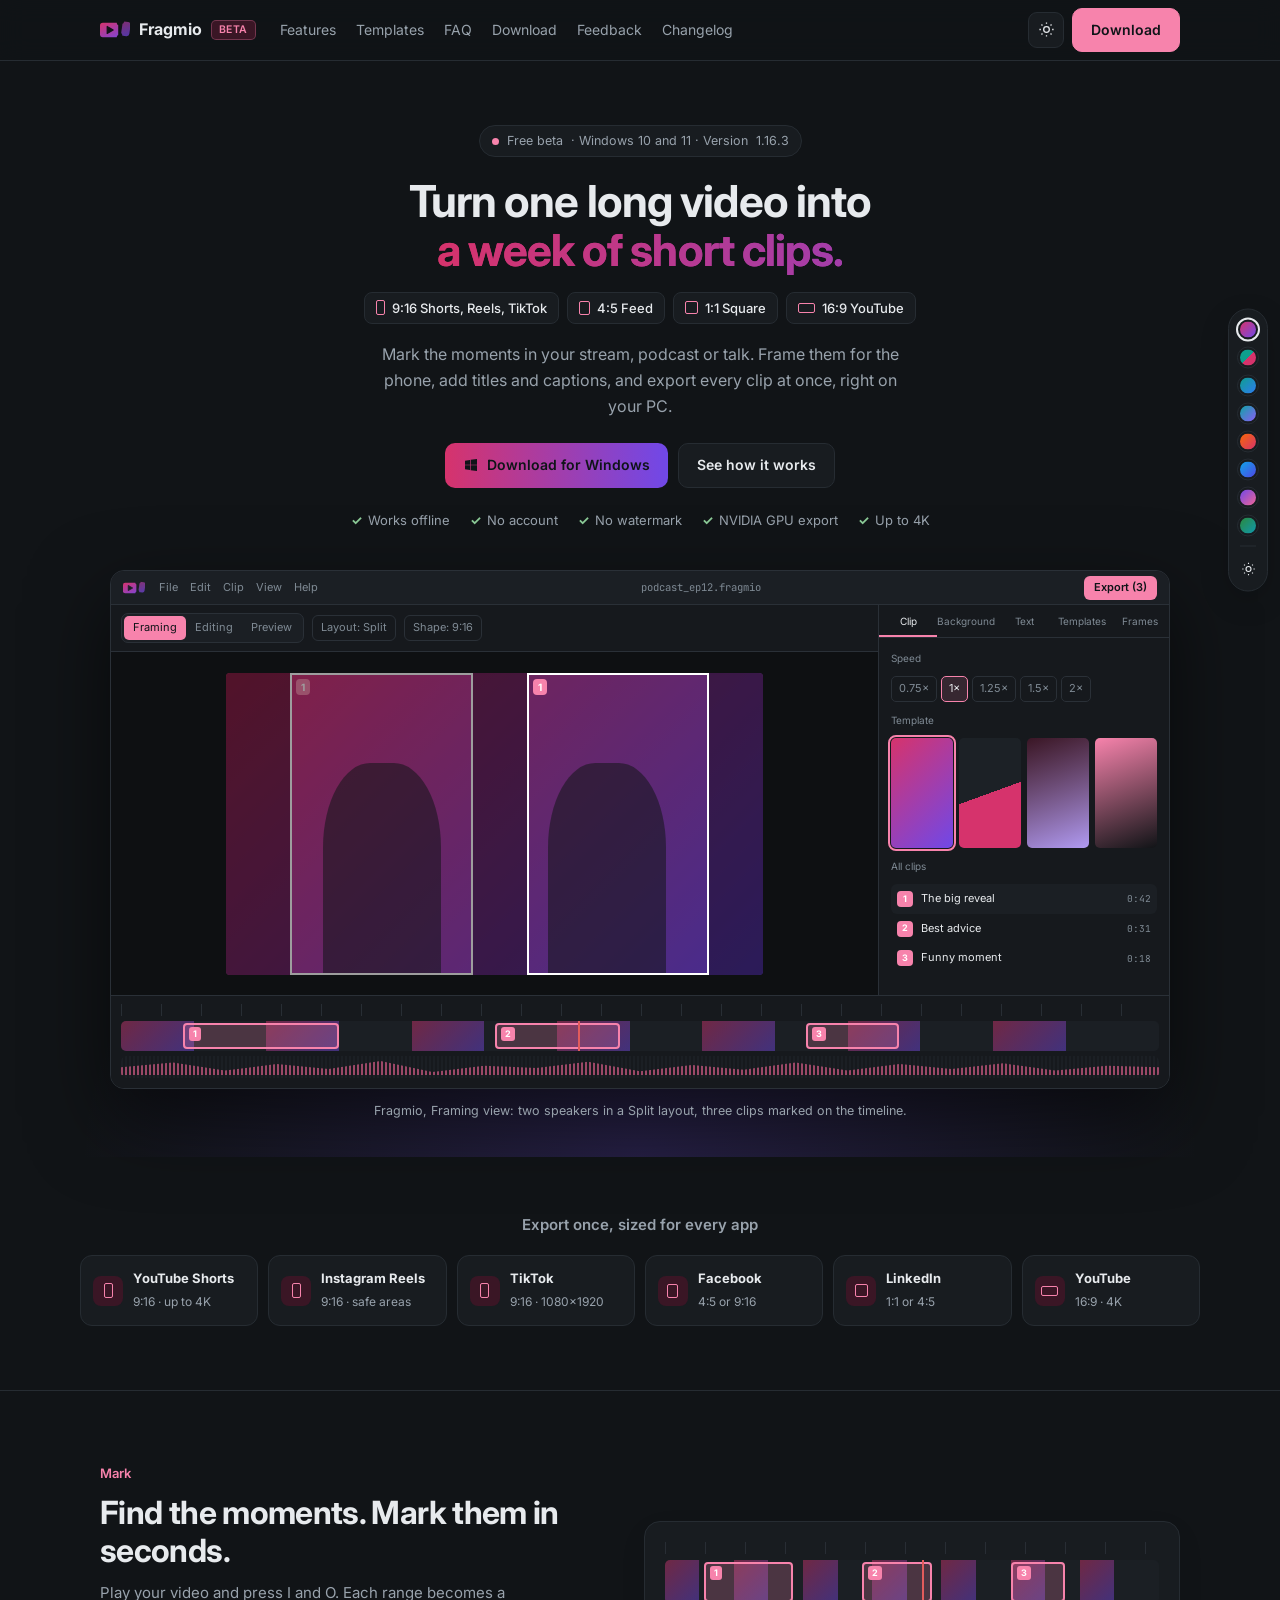
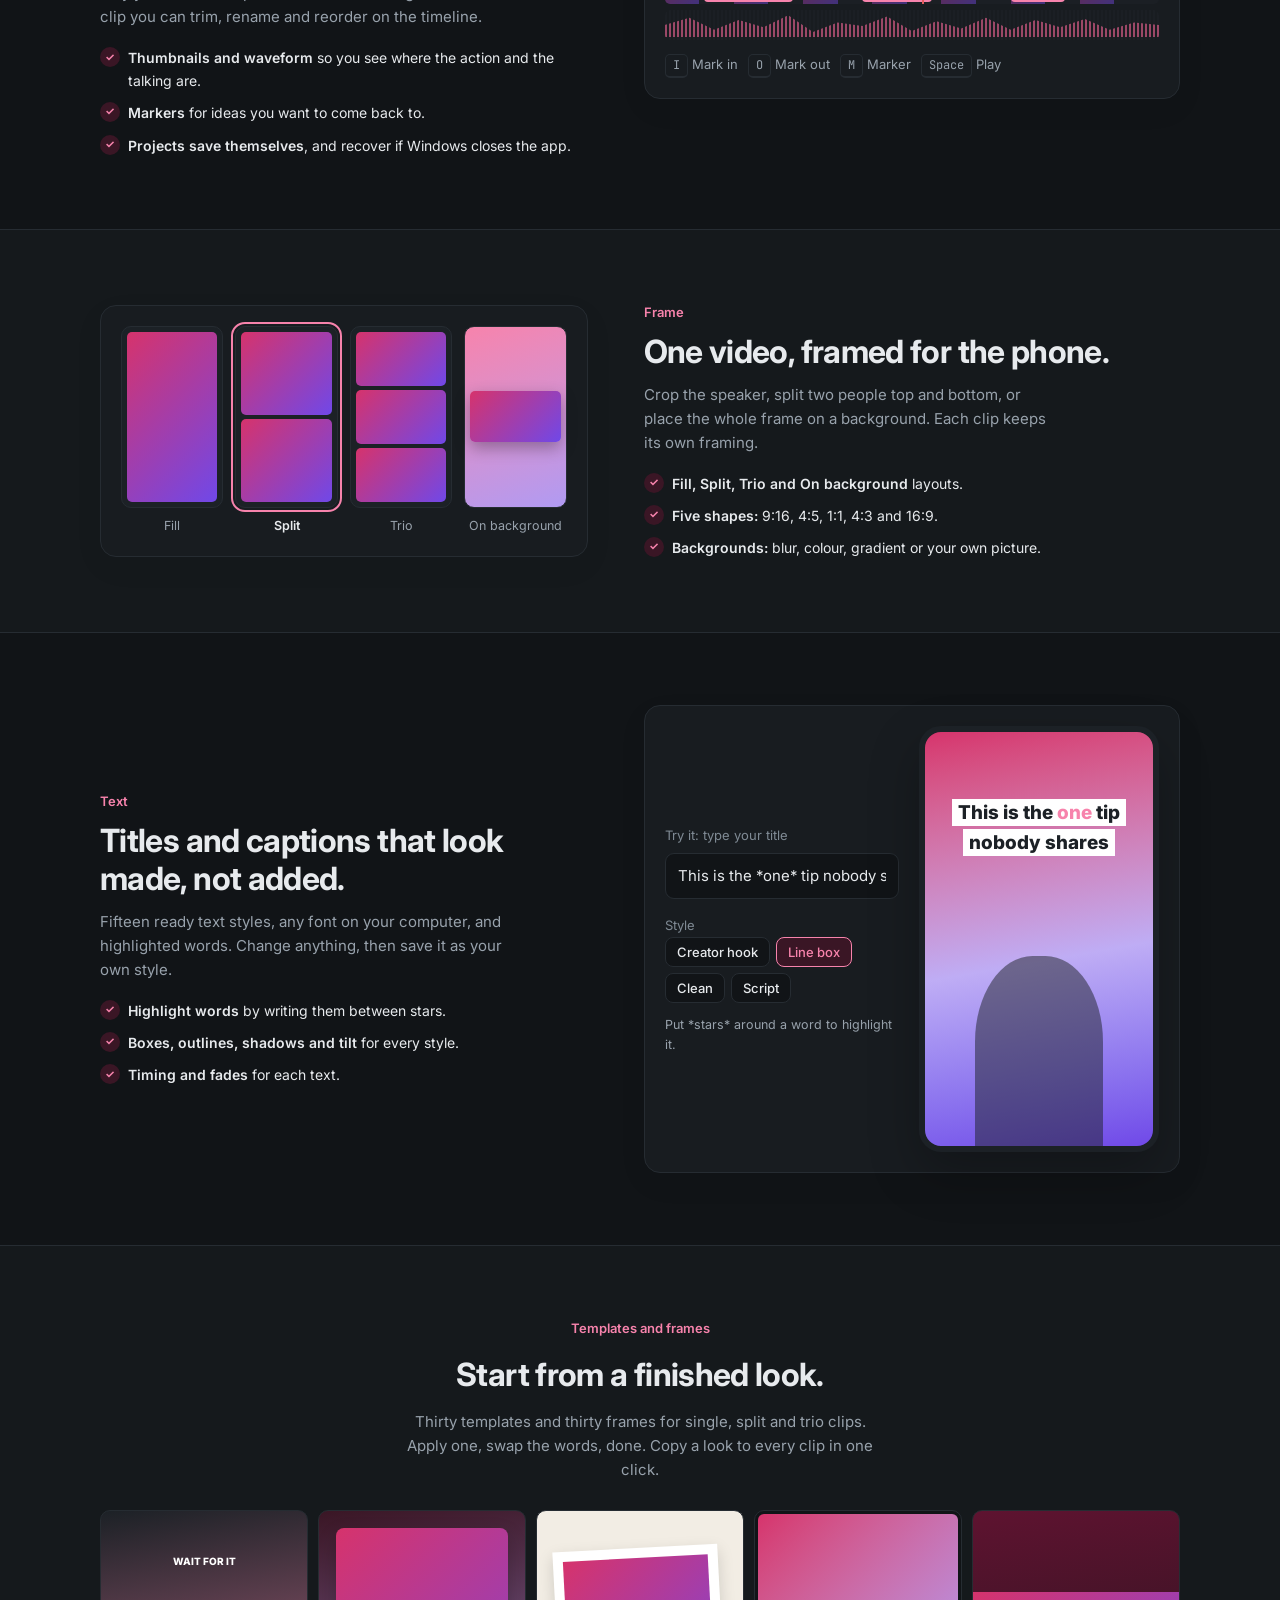
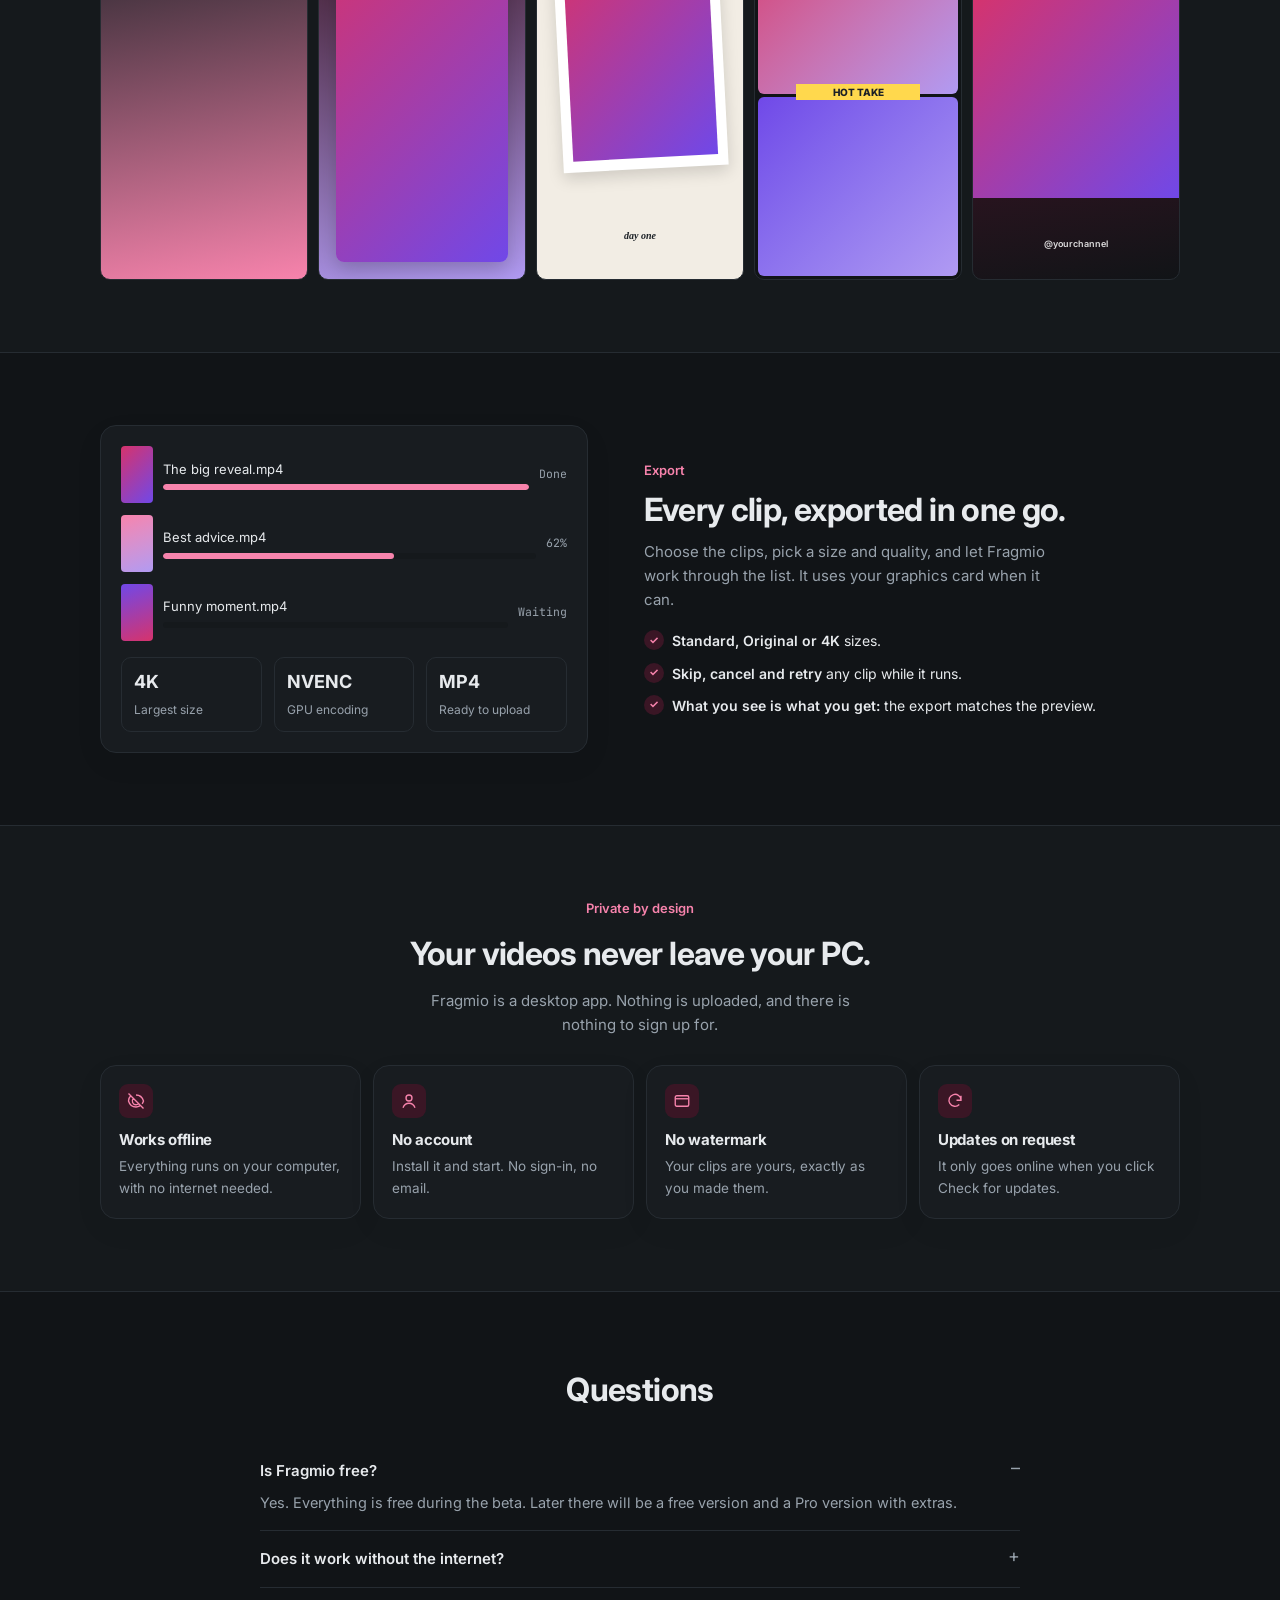
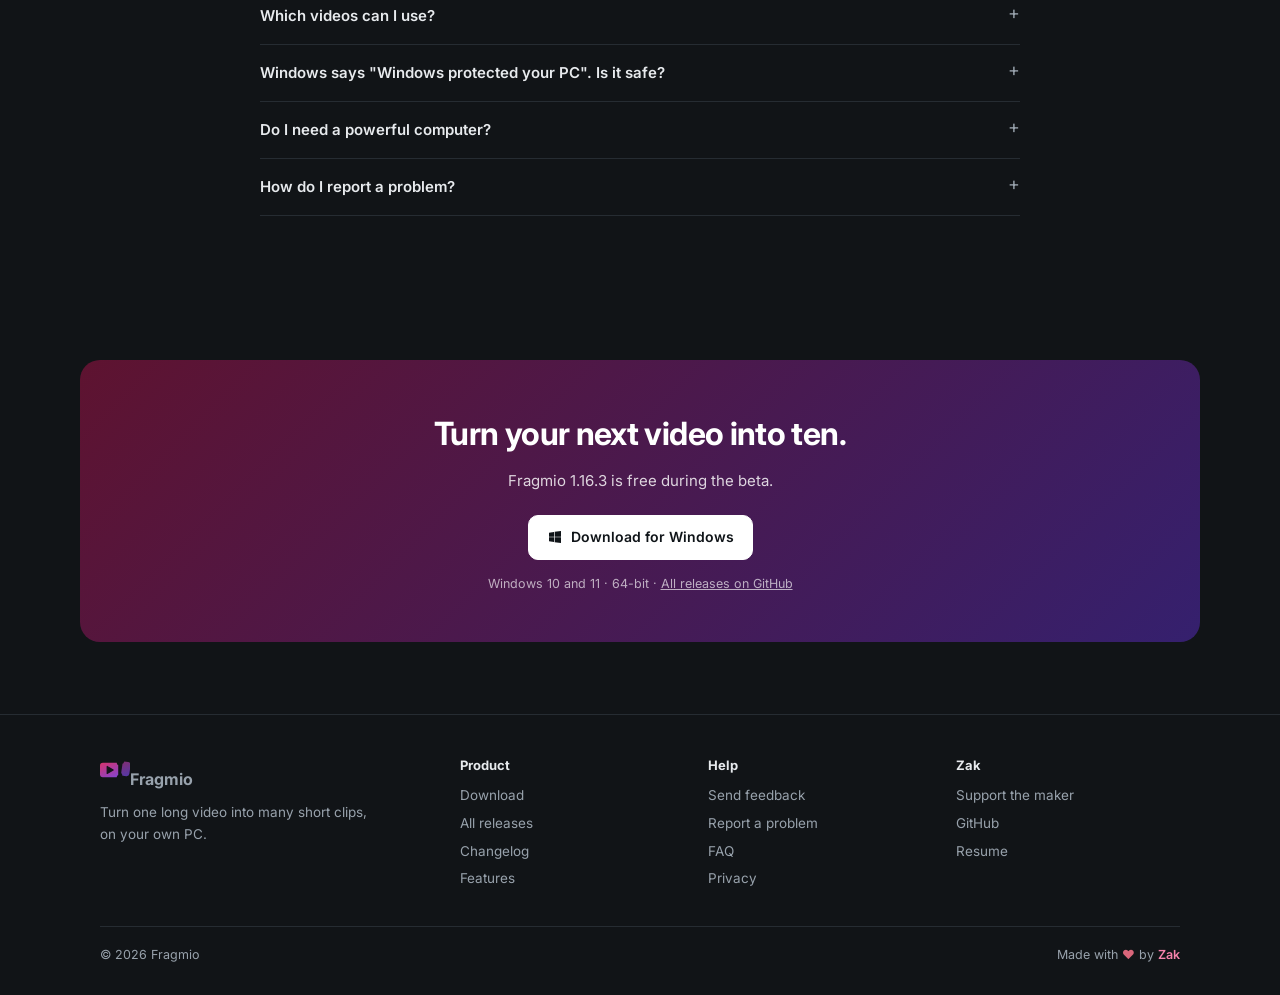
==== commit 38dc6249: "new themes" ====
--- a/index.html
+++ b/index.html
@@ -11,14 +11,14 @@
 <link rel="apple-touch-icon" href="/apple-touch-icon.png">
 <link rel="preconnect" href="https://fonts.googleapis.com"><link rel="preconnect" href="https://fonts.gstatic.com" crossorigin>
 <link href="https://fonts.googleapis.com/css2?family=Inter:wght@400;500;600;700&family=JetBrains+Mono:wght@500&display=swap" rel="stylesheet">
-<script>(function(){var r=document.documentElement,t,p;try{t=localStorage.getItem('fr-theme');p=localStorage.getItem('fr-palette')}catch(e){}r.dataset.theme=t||(matchMedia('(prefers-color-scheme: dark)').matches?'dark':'light');r.dataset.pal=p||'duo'})()</script>
+<script>(function(){var r=document.documentElement,t,p;try{t=localStorage.getItem('fr-theme');p=localStorage.getItem('fr-palette')}catch(e){}r.dataset.theme=t||'dark';r.dataset.pal=p||'berry'})()</script>
 <link rel="stylesheet" href="/styles.css">
 </head>
 <body>
 <header class="nav"><div class="w">
  <a class="logo" href="/"><svg class="lg" width="30" height="30" viewBox="10 22 84 56" aria-hidden="true"><defs><linearGradient id="lg1" x1="0" y1="0" x2="1" y2="1"><stop offset="0" style="stop-color:var(--g1)"/><stop offset="1" style="stop-color:var(--g2)"/></linearGradient><mask id="lm1"><rect width="100" height="100" fill="#fff"/><circle cx="64" cy="30" r="7" fill="#000"/><circle cx="64" cy="70" r="7" fill="#000"/><path d="M30 40V60L47 50Z" fill="#000" stroke="#000" stroke-width="3" stroke-linejoin="round"/></mask><clipPath id="la1"><rect width="61" height="100"/></clipPath><clipPath id="lb1"><rect x="67" width="33" height="100"/></clipPath></defs><g mask="url(#lm1)"><rect x="10" y="30" width="80" height="40" rx="8" fill="url(#lg1)" clip-path="url(#la1)"/></g><g transform="translate(4 -3) rotate(8 78 50)"><g mask="url(#lm1)"><rect x="10" y="30" width="80" height="40" rx="8" fill="url(#lg1)" opacity=".7" clip-path="url(#lb1)"/></g></g></svg>Fragmio <span class="beta" data-channel>BETA</span></a>
  <nav><a href="/#features">Features</a><a href="/#templates">Templates</a><a href="/#faq">FAQ</a><a href="/download">Download</a><a href="/feedback">Feedback</a><a data-releases href="#">Changelog</a></nav>
- <div class="r"><button class="icon-btn" id="theme" aria-label="Switch light or dark"><svg viewBox="0 0 24 24" fill="none" stroke="currentColor" stroke-width="1.8"><circle cx="12" cy="12" r="4"/><path d="M12 2v2M12 20v2M4.9 4.9l1.4 1.4M17.7 17.7l1.4 1.4M2 12h2M20 12h2M4.9 19.1l1.4-1.4M17.7 6.3l1.4-1.4"/></svg></button><a class="btn" href="/download">Download</a></div>
+ <div class="r"><button class="icon-btn" id="theme" aria-label="Switch light or dark"><svg class="i-moon" viewBox="0 0 24 24" fill="none" stroke="currentColor" stroke-width="1.8"><path d="M21 12.8A9 9 0 1 1 11.2 3a7 7 0 0 0 9.8 9.8z"/></svg><svg class="i-sun" viewBox="0 0 24 24" fill="none" stroke="currentColor" stroke-width="1.8"><circle cx="12" cy="12" r="4"/><path d="M12 2v2M12 20v2M4.9 4.9l1.4 1.4M17.7 17.7l1.4 1.4M2 12h2M20 12h2M4.9 19.1l1.4-1.4M17.7 6.3l1.4-1.4"/></svg></button><a class="btn" href="/download">Download</a></div>
 </div></header>
 <main>
 <section class="hero w"><div class="glow"></div>
@@ -81,11 +81,11 @@
 <section class="reveal feat alt" id="templates"><div class="w">
  <div class="center"><span class="eyebrow">Templates and frames</span><h2>Start from a finished look.</h2><p>Thirty templates and thirty frames for single, split and trio clips. Apply one, swap the words, done. Copy a look to every clip in one click.</p></div>
  <div class="tpls" style="margin-top:28px">
-  <div class="tp" style="background:linear-gradient(170deg,#1C2126,#3E5C76)"><span style="top:12%">WAIT FOR IT</span></div>
-  <div class="tp" style="background:linear-gradient(170deg,#E6ECF2,#9AB0C4);padding:8%"><div style="height:100%;border-radius:8px;background:linear-gradient(135deg,#5E7C99,#D7B9A6);box-shadow:0 8px 20px rgba(0,0,0,.2)"></div></div>
-  <div class="tp" style="background:#F2EDE4"><div style="position:absolute;inset:10% 10% 30%;background:#fff;padding:5%;transform:rotate(-3deg);box-shadow:0 6px 16px rgba(0,0,0,.15)"><div style="height:100%;background:linear-gradient(135deg,#5E7C99,#D7B9A6)"></div></div><span style="bottom:10%;color:#1C2126;font-family:Georgia,serif;font-style:italic;font-weight:600">day one</span></div>
-  <div class="tp" style="background:#111417;display:grid;grid-template-rows:1fr 1fr;gap:3px;padding:3px"><i style="border-radius:6px;background:linear-gradient(135deg,#5E7C99,#9AB0C4)"></i><i style="border-radius:6px;background:linear-gradient(135deg,#D7B9A6,#9AB0C4)"></i><span style="top:47%;background:#FFD84D;color:#1C2126;width:auto;left:20%;right:20%;padding:2px">HOT TAKE</span></div>
-  <div class="tp" style="background:linear-gradient(170deg,#22374A,#111417)"><div style="position:absolute;inset:22% 0;background:linear-gradient(135deg,#5E7C99,#D7B9A6)"></div><span style="bottom:8%;font-size:9px;font-weight:600;opacity:.85">@yourchannel</span></div>
+  <div class="tp" style="background:linear-gradient(170deg,#1C2126,var(--a))"><span style="top:12%">WAIT FOR IT</span></div>
+  <div class="tp" style="background:linear-gradient(170deg,var(--asoft),color-mix(in srgb,var(--g2) 55%,#fff));padding:8%"><div style="height:100%;border-radius:8px;background:linear-gradient(135deg,var(--g1),var(--g2));box-shadow:0 8px 20px rgba(0,0,0,.2)"></div></div>
+  <div class="tp" style="background:#F2EDE4"><div style="position:absolute;inset:10% 10% 30%;background:#fff;padding:5%;transform:rotate(-3deg);box-shadow:0 6px 16px rgba(0,0,0,.15)"><div style="height:100%;background:linear-gradient(135deg,var(--g1),var(--g2))"></div></div><span style="bottom:10%;color:#1C2126;font-family:Georgia,serif;font-style:italic;font-weight:600">day one</span></div>
+  <div class="tp" style="background:#111417;display:grid;grid-template-rows:1fr 1fr;gap:3px;padding:3px"><i style="border-radius:6px;background:linear-gradient(135deg,var(--g1),color-mix(in srgb,var(--g2) 55%,#fff))"></i><i style="border-radius:6px;background:linear-gradient(135deg,var(--g2),color-mix(in srgb,var(--g2) 55%,#fff))"></i><span style="top:47%;background:#FFD84D;color:#1C2126;width:auto;left:20%;right:20%;padding:2px">HOT TAKE</span></div>
+  <div class="tp" style="background:linear-gradient(170deg,var(--fb1),#111417)"><div style="position:absolute;inset:22% 0;background:linear-gradient(135deg,var(--g1),var(--g2))"></div><span style="bottom:8%;font-size:9px;font-weight:600;opacity:.85">@yourchannel</span></div>
  </div></div></section>
 
 <section class="reveal feat"><div class="w fg rev">
@@ -93,8 +93,8 @@
   <ul class="points"><li><span><b>Standard, Original or 4K</b> sizes.</span></li><li><span><b>Skip, cancel and retry</b> any clip while it runs.</span></li><li><span><b>What you see is what you get:</b> the export matches the preview.</span></li></ul></div>
  <div class="panel"><div class="exp-rows" id="exprows">
   <div class="er"><span class="th"></span><div>The big reveal.mp4<div class="bar"><b style="width:100%"></b></div></div><small>Done</small></div>
-  <div class="er"><span class="th" style="background:linear-gradient(160deg,#3E5C76,#9AB0C4)"></span><div>Best advice.mp4<div class="bar"><b style="width:62%"></b></div></div><small>62%</small></div>
-  <div class="er"><span class="th" style="background:linear-gradient(160deg,#D7B9A6,#5E7C99)"></span><div>Funny moment.mp4<div class="bar"><b style="width:0"></b></div></div><small>Waiting</small></div></div>
+  <div class="er"><span class="th" style="background:linear-gradient(160deg,var(--a),color-mix(in srgb,var(--g2) 55%,#fff))"></span><div>Best advice.mp4<div class="bar"><b style="width:62%"></b></div></div><small>62%</small></div>
+  <div class="er"><span class="th" style="background:linear-gradient(160deg,var(--g2),var(--g1))"></span><div>Funny moment.mp4<div class="bar"><b style="width:0"></b></div></div><small>Waiting</small></div></div>
   <div class="stats"><div><b>4K</b><span>Largest size</span></div><div><b>NVENC</b><span>GPU encoding</span></div><div><b>MP4</b><span>Ready to upload</span></div></div></div>
 </div></section>
 
@@ -125,7 +125,7 @@
  <div><h4>Help</h4><a href="/feedback">Send feedback</a><a href="/feedback?type=problem">Report a problem</a><a href="/#faq">FAQ</a><a href="/#privacy">Privacy</a></div>
  <div><h4>Zak</h4><a href="/support">Support the maker</a><a href="https://github.com/zeeshan-ahmad-khan" target="_blank" rel="noopener">GitHub</a><a href="https://zeeshan-ahmad-khan.netlify.app/" target="_blank" rel="noopener">Resume</a></div></div>
  <div class="fb"><span>© <span data-year>2026</span> Fragmio</span><span>Made with <span class="heart">♥</span> by <a href="/support">Zak</a></span></div></div></footer>
-<div class="picker" id="picker" role="group" aria-label="Website colours"><button data-p="duo" data-name="Duo: teal light, berry dark" aria-label="Duo: teal light, berry dark" style="background:linear-gradient(135deg,#0E9F8E 50%,#D6336C 50%)"></button><button data-p="teal" data-name="Teal" aria-label="Teal" style="background:linear-gradient(135deg,#0E9F8E,#2E7BF2)"></button><button data-p="berry" data-name="Berry" aria-label="Berry" style="background:linear-gradient(135deg,#D6336C,#7048E8)"></button><button data-p="aurora" data-name="Aurora" aria-label="Aurora" style="background:linear-gradient(135deg,#0EA5A4,#8B5CF6)"></button><button data-p="sunset" data-name="Sunset" aria-label="Sunset" style="background:linear-gradient(135deg,#F76707,#D6336C)"></button><button data-p="ocean" data-name="Ocean" aria-label="Ocean" style="background:linear-gradient(135deg,#0EA5E9,#4F46E5)"></button><button data-p="grape" data-name="Grape" aria-label="Grape" style="background:linear-gradient(135deg,#7048E8,#F06595)"></button><button data-p="forest" data-name="Forest" aria-label="Forest" style="background:linear-gradient(135deg,#2B8A3E,#1098AD)"></button><hr><button class="mode" id="mode" data-name="Light / dark" aria-label="Switch light or dark"><svg viewBox="0 0 24 24" fill="none" stroke="currentColor" stroke-width="1.8"><path d="M21 12.8A9 9 0 1 1 11.2 3a7 7 0 0 0 9.8 9.8z"/></svg></button></div>
+<div class="picker" id="picker" role="group" aria-label="Website colours"><button data-p="berry" data-name="Berry" aria-label="Berry" style="background:linear-gradient(135deg,#D6336C,#7048E8)"></button><button data-p="duo" data-name="Duo: teal light, berry dark" aria-label="Duo: teal light, berry dark" style="background:linear-gradient(135deg,#0E9F8E 50%,#D6336C 50%)"></button><button data-p="teal" data-name="Teal" aria-label="Teal" style="background:linear-gradient(135deg,#0E9F8E,#2E7BF2)"></button><button data-p="aurora" data-name="Aurora" aria-label="Aurora" style="background:linear-gradient(135deg,#0EA5A4,#8B5CF6)"></button><button data-p="sunset" data-name="Sunset" aria-label="Sunset" style="background:linear-gradient(135deg,#F76707,#D6336C)"></button><button data-p="ocean" data-name="Ocean" aria-label="Ocean" style="background:linear-gradient(135deg,#0EA5E9,#4F46E5)"></button><button data-p="grape" data-name="Grape" aria-label="Grape" style="background:linear-gradient(135deg,#7048E8,#F06595)"></button><button data-p="forest" data-name="Forest" aria-label="Forest" style="background:linear-gradient(135deg,#2B8A3E,#1098AD)"></button><hr><button class="mode" id="mode" data-name="Light / dark" aria-label="Switch light or dark"><svg class="i-moon" viewBox="0 0 24 24" fill="none" stroke="currentColor" stroke-width="1.8"><path d="M21 12.8A9 9 0 1 1 11.2 3a7 7 0 0 0 9.8 9.8z"/></svg><svg class="i-sun" viewBox="0 0 24 24" fill="none" stroke="currentColor" stroke-width="1.8"><circle cx="12" cy="12" r="4"/><path d="M12 2v2M12 20v2M4.9 4.9l1.4 1.4M17.7 17.7l1.4 1.4M2 12h2M20 12h2M4.9 19.1l1.4-1.4M17.7 6.3l1.4-1.4"/></svg></button></div>
 <script src="/config.js"></script>
 <script src="/theme.js"></script>
 <script src="/site.js"></script>
--- a/styles.css
+++ b/styles.css
@@ -1,6 +1,6 @@
-:root{--bg:#F6F7F8;--bg2:#EEF0F2;--card:#FFFFFF;--text:#1C2126;--muted:#5D6670;--line:#E1E4E8;--a:#3E5C76;--a2:#6F8BA6;--asoft:#E6ECF2;--ok:#3E7A55;
+:root{--bg:#F6F7F8;--bg2:#EEF0F2;--card:#FFFFFF;--text:#1C2126;--muted:#5D6670;--line:#E1E4E8;--a:#0E9F8E;--a2:#38C6B3;--asoft:#E2F6F3;--g1:#0E9F8E;--g2:#2E7BF2;--fb1:#0B6F66;--fb2:#1D5FC4;--ok:#3E7A55;
 --ui:#FFFFFF;--ui2:#F3F5F7;--uiline:#E3E6EA;--uitext:#1C2126;--uimuted:#7A838C;--stage:#E9ECEF;--shadow:0 30px 80px rgba(28,33,38,.14)}
-:root[data-theme=dark]{--bg:#111417;--bg2:#15191C;--card:#181C20;--text:#E7EAED;--muted:#98A2AC;--line:#262C32;--a:#8FA9C2;--a2:#6F8BA6;--asoft:#1C2630;--ok:#8CCB98;
+:root[data-theme=dark]{--bg:#111417;--bg2:#15191C;--card:#181C20;--text:#E7EAED;--muted:#98A2AC;--line:#262C32;--a:#F783AC;--a2:#F06595;--asoft:#3A1625;--ok:#8CCB98;
 --ui:#16191D;--ui2:#1B1F24;--uiline:#2A3037;--uitext:#E7EAED;--uimuted:#7F8A94;--stage:#0E1012;--shadow:0 30px 80px rgba(0,0,0,.55)}
 *{box-sizing:border-box}html{-webkit-text-size-adjust:100%;scroll-behavior:smooth}body{margin:0;background:var(--bg);color:var(--text);font:15px/1.6 Inter,"Segoe UI",system-ui,sans-serif;-webkit-font-smoothing:antialiased;transition:background .2s,color .2s}
 a{color:inherit;text-decoration:none}p{margin:0}h1,h2,h3{margin:0;letter-spacing:-.02em}
@@ -35,18 +35,18 @@
 .sbar{display:flex;align-items:center;gap:8px;padding:8px 10px;border-bottom:1px solid var(--uiline)}.seg{display:flex;background:var(--ui2);border:1px solid var(--uiline);border-radius:7px;padding:2px}.seg span{padding:3px 9px;border-radius:5px;color:var(--uimuted)}.seg span.on{background:var(--a);color:#fff}:root[data-theme=dark] .seg span.on{color:#0F1418}
 .sel{border:1px solid var(--uiline);border-radius:6px;padding:3px 8px;color:var(--uimuted)}
 .stage{flex:1;background:var(--stage);display:grid;place-items:center;position:relative}
-.vid{width:70%;aspect-ratio:16/9;border-radius:4px;position:relative;overflow:hidden;background:linear-gradient(135deg,#5E7C99 0%,#9AB0C4 45%,#D7B9A6 100%)}
+.vid{width:70%;aspect-ratio:16/9;border-radius:4px;position:relative;overflow:hidden;background:linear-gradient(135deg,var(--g1) 0%,color-mix(in srgb,var(--g2) 55%,#fff) 45%,var(--g2) 100%)}
 .vid .p1,.vid .p2{position:absolute;bottom:0;width:22%;height:70%;border-radius:40% 40% 0 0;background:rgba(28,33,38,.55)}.vid .p1{left:18%}.vid .p2{right:18%}
 .vid .box{position:absolute;top:0;height:100%;border:2px solid #fff;box-shadow:0 0 0 999px rgba(0,0,0,.38)}.vid .box::after{content:"1";position:absolute;left:4px;top:4px;font-size:10px;font-weight:700;color:#fff;background:var(--a);border-radius:4px;padding:0 5px}
 .side{display:flex;flex-direction:column;background:var(--ui)}
 .tabs{display:grid;grid-template-columns:repeat(5,1fr);border-bottom:1px solid var(--uiline)}.tabs span{text-align:center;padding:8px 0;color:var(--uimuted);font-size:10px}.tabs span.on{color:var(--uitext);box-shadow:inset 0 -2px var(--a)}
 .ins{padding:12px;display:flex;flex-direction:column;gap:10px}.lab{color:var(--uimuted);font-size:10px}
 .chips{display:flex;gap:4px;flex-wrap:wrap}.chips span{padding:3px 7px;border:1px solid var(--uiline);border-radius:5px;color:var(--uimuted)}.chips span.on{border-color:var(--a);color:var(--uitext);background:color-mix(in srgb,var(--a) 14%,transparent)}
-.thumbs{display:grid;grid-template-columns:repeat(4,1fr);gap:6px}.thumbs i{aspect-ratio:9/16;border-radius:5px;background:linear-gradient(160deg,#5E7C99,#D7B9A6)}.thumbs i:nth-child(2){background:linear-gradient(160deg,#1C2126 50%,#5E7C99 50%)}.thumbs i:nth-child(3){background:linear-gradient(160deg,#E6ECF2,#9AB0C4)}.thumbs i:nth-child(4){background:linear-gradient(160deg,#3E5C76,#111417)}.thumbs i:first-child{outline:2px solid var(--a);outline-offset:1px}
+.thumbs{display:grid;grid-template-columns:repeat(4,1fr);gap:6px}.thumbs i{aspect-ratio:9/16;border-radius:5px;background:linear-gradient(160deg,var(--g1),var(--g2))}.thumbs i:nth-child(2){background:linear-gradient(160deg,#1C2126 50%,var(--g1) 50%)}.thumbs i:nth-child(3){background:linear-gradient(160deg,var(--asoft),color-mix(in srgb,var(--g2) 55%,#fff))}.thumbs i:nth-child(4){background:linear-gradient(160deg,var(--a),#111417)}.thumbs i:first-child{outline:2px solid var(--a);outline-offset:1px}
 .list .it{display:flex;gap:8px;align-items:center;padding:6px;border-radius:6px}.list .it.on{background:var(--ui2)}.list .n{width:16px;height:16px;border-radius:4px;background:var(--a);color:#fff;font-size:9px;font-weight:700;display:grid;place-items:center}.list small{color:var(--uimuted);margin-left:auto;font-family:"JetBrains Mono",monospace;font-size:9.5px}
 .tl{border-top:1px solid var(--uiline);padding:8px 10px 10px;display:grid;gap:5px;background:var(--ui)}
 .ruler{height:12px;background:repeating-linear-gradient(90deg,var(--uiline) 0 1px,transparent 1px 40px);opacity:.9}
-.track{position:relative;height:30px;border-radius:5px;background:var(--ui2);overflow:hidden}.track i{position:absolute;top:0;bottom:0;width:7%;background:linear-gradient(135deg,#5E7C99,#D7B9A6);opacity:.45}
+.track{position:relative;height:30px;border-radius:5px;background:var(--ui2);overflow:hidden}.track i{position:absolute;top:0;bottom:0;width:7%;background:linear-gradient(135deg,var(--g1),var(--g2));opacity:.45}
 .clip{position:absolute;top:2px;bottom:2px;border-radius:4px;border:2px solid var(--a);background:color-mix(in srgb,var(--a) 22%,transparent)}.clip b{position:absolute;left:4px;top:2px;font-size:9px;color:#fff;background:var(--a);border-radius:3px;padding:0 4px}
 .wave{height:22px;border-radius:5px;background:var(--ui2);-webkit-mask:repeating-linear-gradient(90deg,#000 0 2px,transparent 2px 4px);mask:repeating-linear-gradient(90deg,#000 0 2px,transparent 2px 4px);position:relative}.wave::before{content:"";position:absolute;inset:3px 0;background:var(--a2);opacity:.6;clip-path:polygon(0 50%,5% 20%,10% 70%,15% 30%,20% 60%,25% 10%,30% 80%,35% 40%,40% 55%,45% 15%,50% 75%,55% 35%,60% 65%,65% 20%,70% 70%,75% 30%,80% 60%,85% 25%,90% 70%,95% 40%,100% 50%,100% 100%,0 100%)}
 .head{position:absolute;top:-2px;bottom:-2px;width:2px;background:#E25C5C;left:44%}
@@ -66,15 +66,15 @@
 .markp .track{height:44px}.markp .wave{height:30px}.keys{display:flex;gap:10px;margin-top:14px;flex-wrap:wrap;font-size:13px;color:var(--muted)}
 /* layouts */
 .lays{display:grid;grid-template-columns:repeat(4,1fr);gap:12px}.lay{text-align:center;font-size:12.5px;color:var(--muted)}.lay .ph{aspect-ratio:9/16;border-radius:10px;background:#1C2126;padding:5px;display:grid;gap:4px;margin-bottom:8px;border:1px solid var(--line)}
-.lay .ph i{border-radius:5px;background:linear-gradient(135deg,#5E7C99,#D7B9A6)}.lay .ph.bg{background:linear-gradient(160deg,#3E5C76,#9AB0C4);place-items:center}.lay .ph.bg i{width:100%;aspect-ratio:16/9;box-shadow:0 6px 16px rgba(0,0,0,.3)}
+.lay .ph i{border-radius:5px;background:linear-gradient(135deg,var(--g1),var(--g2))}.lay .ph.bg{background:linear-gradient(160deg,var(--a),color-mix(in srgb,var(--g2) 55%,#fff));place-items:center}.lay .ph.bg i{width:100%;aspect-ratio:16/9;box-shadow:0 6px 16px rgba(0,0,0,.3)}
 .lay.on .ph{outline:2px solid var(--a);outline-offset:2px}.lay.on{color:var(--text);font-weight:600}
 /* text demo */
 .demo{display:grid;grid-template-columns:1fr 240px;gap:20px;align-items:center}
-.phone{aspect-ratio:9/16;border-radius:22px;background:linear-gradient(170deg,#4E6A86,#B9C8D4 55%,#D9BCA8);position:relative;overflow:hidden;border:6px solid #1C2126;box-shadow:0 20px 50px rgba(0,0,0,.25)}
+.phone{aspect-ratio:9/16;border-radius:22px;background:linear-gradient(170deg,var(--g1),color-mix(in srgb,var(--g2) 45%,#fff) 55%,var(--g2));position:relative;overflow:hidden;border:6px solid #1C2126;box-shadow:0 20px 50px rgba(0,0,0,.25)}
 .phone .ppl{position:absolute;bottom:0;left:22%;width:56%;height:46%;border-radius:45% 45% 0 0;background:rgba(28,33,38,.5)}
 .cap-out{position:absolute;left:8%;right:8%;top:16%;text-align:center;font-weight:800;font-size:19px;line-height:1.15;color:#fff;transition:all .2s}
 .cap-out.hook{text-shadow:0 2px 0 #000,0 0 12px rgba(0,0,0,.5);text-transform:uppercase}.cap-out.hook em{font-style:normal;color:#FFD84D}
-.cap-out.box span{background:#fff;color:#1C2126;padding:2px 6px;box-decoration-break:clone;-webkit-box-decoration-break:clone;line-height:1.6}.cap-out.box em{font-style:normal;color:#3E5C76}
+.cap-out.box span{background:#fff;color:#1C2126;padding:2px 6px;box-decoration-break:clone;-webkit-box-decoration-break:clone;line-height:1.6}.cap-out.box em{font-style:normal;color:var(--a)}
 .cap-out.clean{font-weight:600;font-size:17px;-webkit-text-stroke:0;text-shadow:0 1px 8px rgba(0,0,0,.45)}.cap-out.clean em{font-style:normal;text-decoration:underline;text-decoration-color:#FFD84D;text-underline-offset:4px}
 .cap-out.script{font-family:Georgia,serif;font-style:italic;font-weight:600;font-size:21px;text-shadow:0 2px 10px rgba(0,0,0,.4)}.cap-out.script em{color:#FFD9C7}
 .ctl input{width:100%;padding:10px 12px;border-radius:9px;border:1px solid var(--line);background:var(--bg);color:var(--text);font:inherit;margin:6px 0 14px}
@@ -83,7 +83,7 @@
 /* templates */
 .tpls{display:grid;grid-template-columns:repeat(5,1fr);gap:10px}.tp{aspect-ratio:9/16;border-radius:10px;position:relative;overflow:hidden;border:1px solid var(--line)}.tp span{position:absolute;left:8%;right:8%;font-weight:800;font-size:10px;text-align:center;color:#fff;line-height:1.2}
 /* export */
-.exp-rows{display:grid;gap:12px}.er{display:grid;grid-template-columns:32px 1fr auto;gap:10px;align-items:center;font-size:13px}.er .th{width:32px;aspect-ratio:9/16;border-radius:4px;background:linear-gradient(160deg,#5E7C99,#D7B9A6)}.bar{height:6px;border-radius:3px;background:var(--bg2);overflow:hidden;margin-top:5px}.bar b{display:block;height:100%;background:var(--a);border-radius:3px}.er small{color:var(--muted);font-family:"JetBrains Mono",monospace;font-size:11.5px}
+.exp-rows{display:grid;gap:12px}.er{display:grid;grid-template-columns:32px 1fr auto;gap:10px;align-items:center;font-size:13px}.er .th{width:32px;aspect-ratio:9/16;border-radius:4px;background:linear-gradient(160deg,var(--g1),var(--g2))}.bar{height:6px;border-radius:3px;background:var(--bg2);overflow:hidden;margin-top:5px}.bar b{display:block;height:100%;background:var(--a);border-radius:3px}.er small{color:var(--muted);font-family:"JetBrains Mono",monospace;font-size:11.5px}
 .stats{display:grid;grid-template-columns:repeat(3,1fr);gap:12px;margin-top:16px}.stats div{border:1px solid var(--line);border-radius:10px;padding:10px 12px}.stats b{display:block;font-size:18px}.stats span{font-size:12px;color:var(--muted)}
 /* privacy */
 .priv{display:grid;grid-template-columns:repeat(4,1fr);gap:12px;margin-top:28px}.priv .panel{padding:18px}.priv h3{font-size:15px;margin:10px 0 4px}.priv p{font-size:13.5px;color:var(--muted)}.priv .ic{width:34px;height:34px;border-radius:9px;background:var(--asoft);color:var(--a);display:grid;place-items:center}.priv .ic svg{width:18px;height:18px}
@@ -91,7 +91,7 @@
 /* faq */
 .faq{max-width:760px;margin:28px auto 0}.faq details{border-bottom:1px solid var(--line);padding:16px 0}.faq summary{cursor:pointer;font-weight:600;list-style:none;display:flex;justify-content:space-between;gap:16px}.faq summary::after{content:"+";color:var(--muted);font-weight:400;font-size:18px;line-height:1}.faq details[open] summary::after{content:"–"}.faq details p{margin-top:8px;color:var(--muted);font-size:14.5px}
 /* final */
-.final{padding:72px 0}.fbox{border-radius:20px;padding:48px 24px;text-align:center;background:linear-gradient(135deg,#22374A,#3E5C76);color:#fff}.fbox h2{font-size:32px;font-weight:700;margin-bottom:10px}.fbox p{color:#C9D5E0;margin-bottom:22px}.fbox .btn{background:#fff;color:#1C2126;border-color:#fff}.fbox small{display:block;margin-top:14px;color:#9FB2C4;font-size:12.5px}
+.final{padding:72px 0}.fbox{border-radius:20px;padding:48px 24px;text-align:center;background:linear-gradient(135deg,var(--fb1),var(--a));color:#fff}.fbox h2{font-size:32px;font-weight:700;margin-bottom:10px}.fbox p{color:#C9D5E0;margin-bottom:22px}.fbox .btn{background:#fff;color:#1C2126;border-color:#fff}.fbox small{display:block;margin-top:14px;color:#9FB2C4;font-size:12.5px}
 :root[data-theme=dark] .fbox{background:linear-gradient(135deg,#1B2633,#2A4157)}
 footer{border-top:1px solid var(--line);padding:40px 0 30px;font-size:13.5px}.fcols{display:grid;grid-template-columns:1.5fr repeat(3,1fr);gap:24px}.fcols h4{font-size:13px;margin:0 0 10px}.fcols a{display:block;color:var(--muted);margin:6px 0}.fcols a:hover{color:var(--text)}
 .fb{margin-top:30px;padding-top:18px;border-top:1px solid var(--line);display:flex;justify-content:space-between;flex-wrap:wrap;gap:10px;color:var(--muted);font-size:12.5px}.fb .heart{color:#D9667A}.fb a{color:var(--a);font-weight:600}
@@ -166,3 +166,4 @@
 .hidden{display:none!important}
 code{font-family:"JetBrains Mono",monospace;font-size:.88em;background:var(--bg2);border:1px solid var(--line);padding:1px 6px;border-radius:5px}
 @media(max-width:860px){.two{grid-template-columns:1fr}.page h1{font-size:28px}}
+.i-sun{display:none}:root[data-theme=dark] .i-sun{display:block}:root[data-theme=dark] .i-moon{display:none}
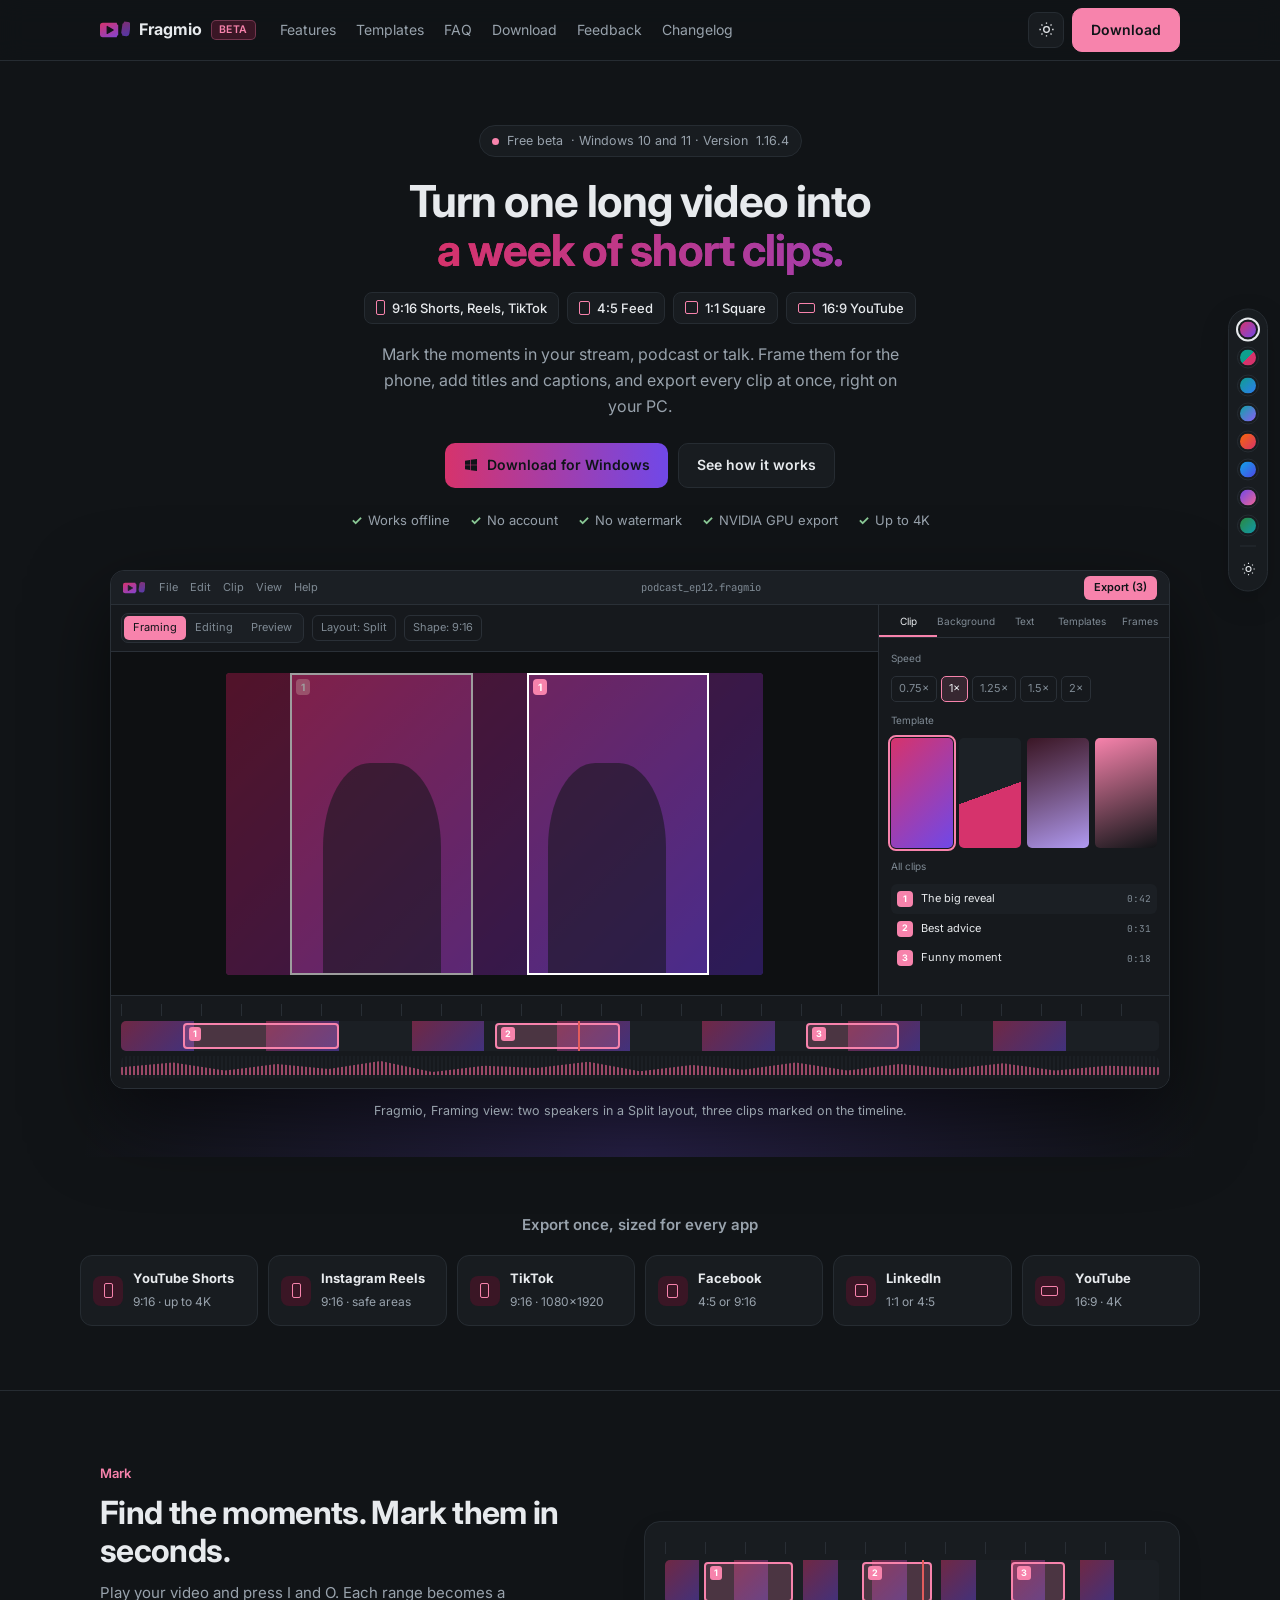
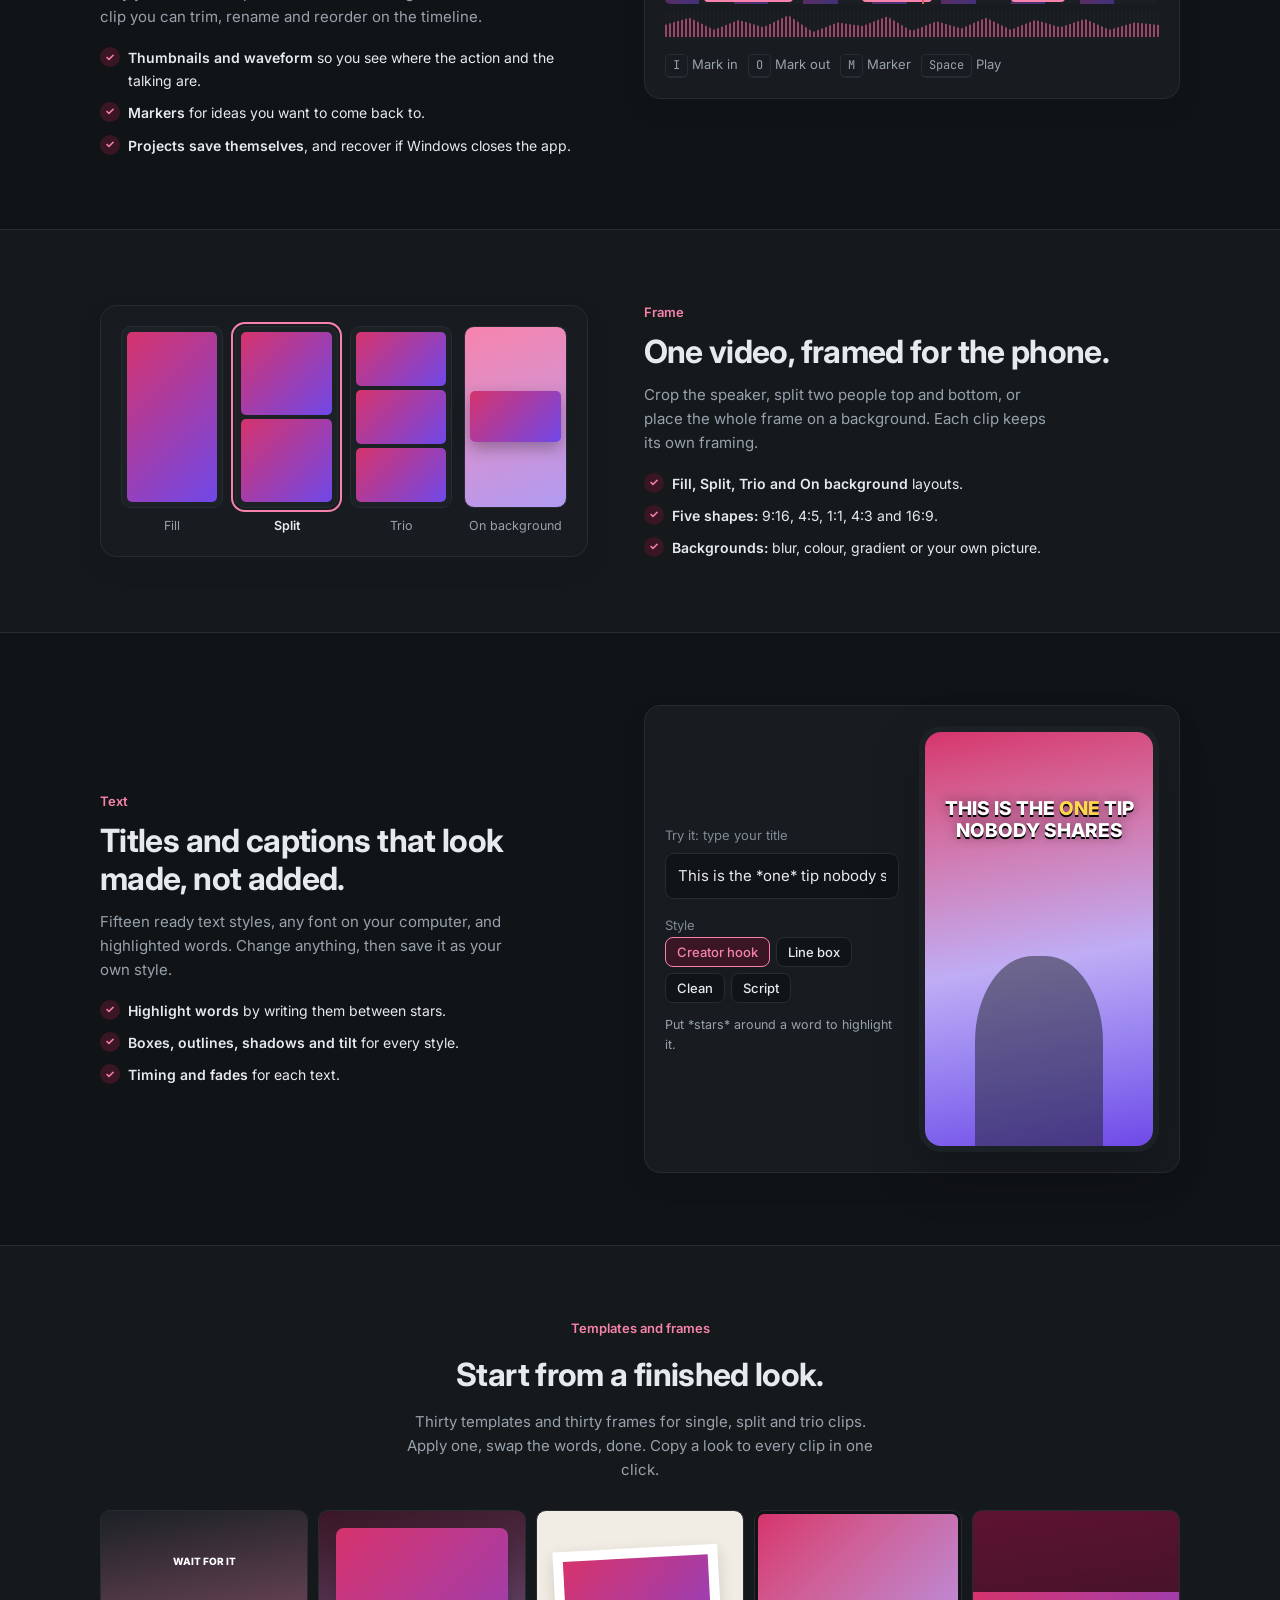
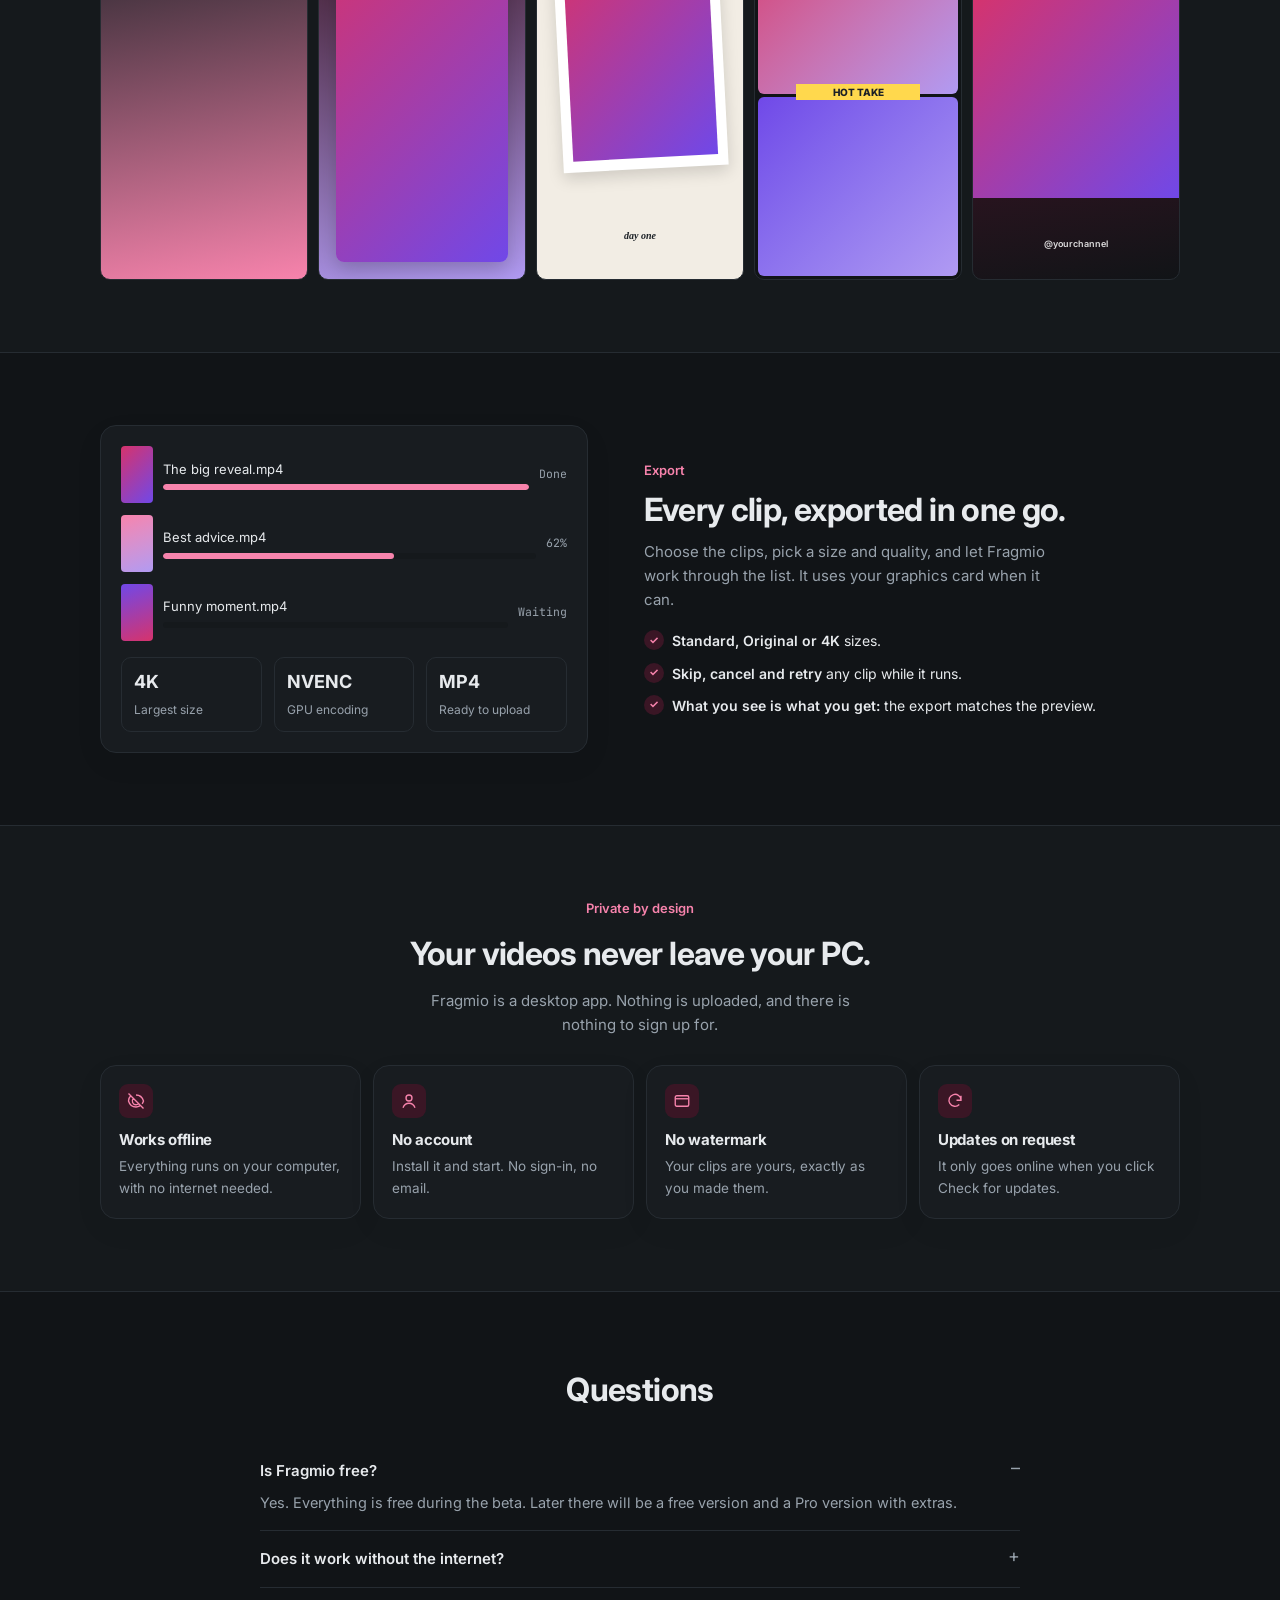
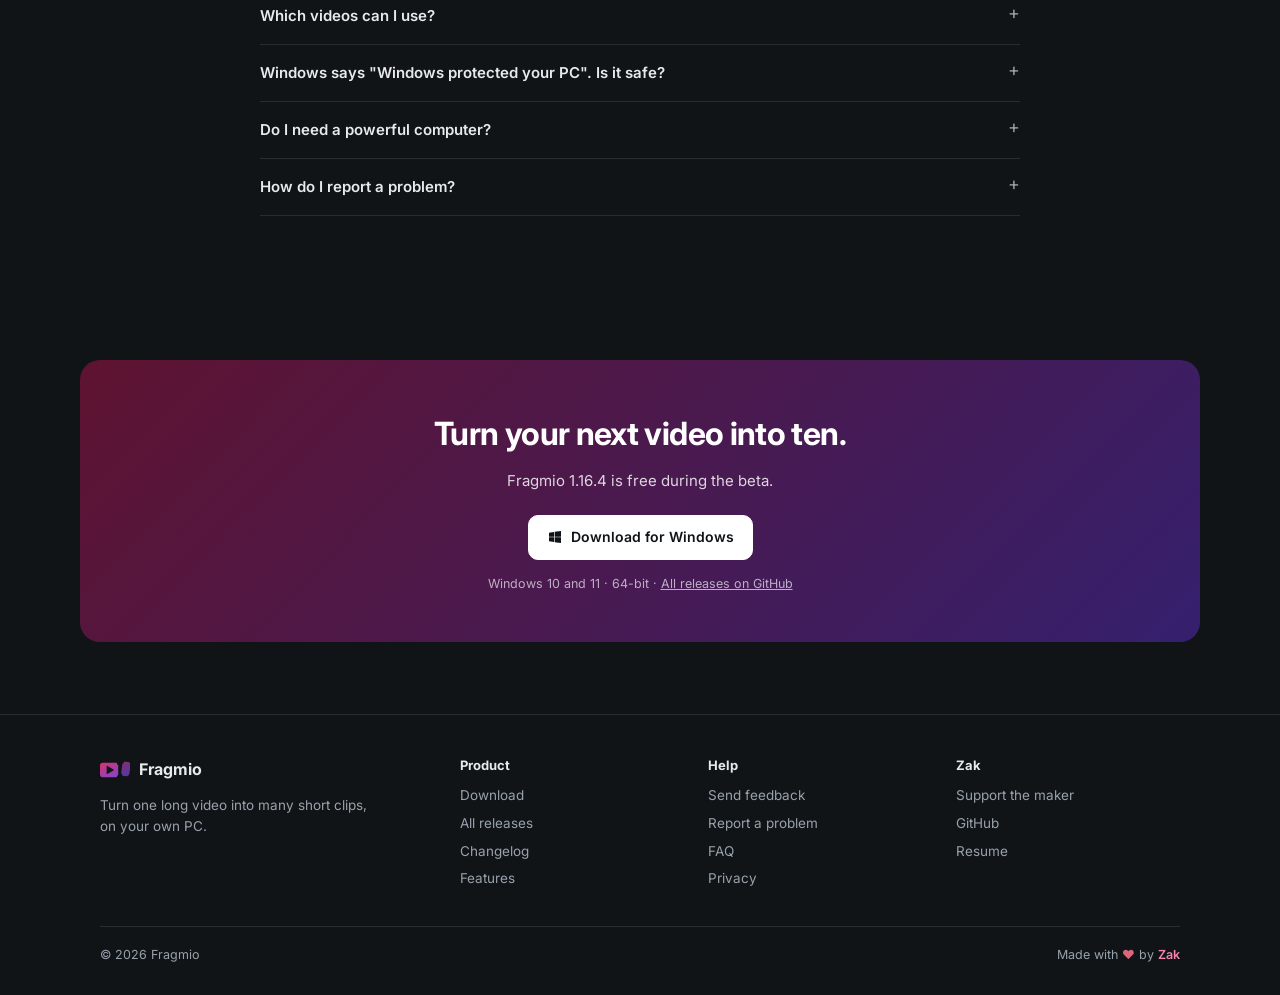
==== commit 7fd177e8: "fix changes" ====
--- a/index.html
+++ b/index.html
@@ -18,8 +18,8 @@
 <header class="nav"><div class="w">
  <a class="logo" href="/"><svg class="lg" width="30" height="30" viewBox="10 22 84 56" aria-hidden="true"><defs><linearGradient id="lg1" x1="0" y1="0" x2="1" y2="1"><stop offset="0" style="stop-color:var(--g1)"/><stop offset="1" style="stop-color:var(--g2)"/></linearGradient><mask id="lm1"><rect width="100" height="100" fill="#fff"/><circle cx="64" cy="30" r="7" fill="#000"/><circle cx="64" cy="70" r="7" fill="#000"/><path d="M30 40V60L47 50Z" fill="#000" stroke="#000" stroke-width="3" stroke-linejoin="round"/></mask><clipPath id="la1"><rect width="61" height="100"/></clipPath><clipPath id="lb1"><rect x="67" width="33" height="100"/></clipPath></defs><g mask="url(#lm1)"><rect x="10" y="30" width="80" height="40" rx="8" fill="url(#lg1)" clip-path="url(#la1)"/></g><g transform="translate(4 -3) rotate(8 78 50)"><g mask="url(#lm1)"><rect x="10" y="30" width="80" height="40" rx="8" fill="url(#lg1)" opacity=".7" clip-path="url(#lb1)"/></g></g></svg>Fragmio <span class="beta" data-channel>BETA</span></a>
  <nav><a href="/#features">Features</a><a href="/#templates">Templates</a><a href="/#faq">FAQ</a><a href="/download">Download</a><a href="/feedback">Feedback</a><a data-releases href="#">Changelog</a></nav>
- <div class="r"><button class="icon-btn" id="theme" aria-label="Switch light or dark"><svg class="i-moon" viewBox="0 0 24 24" fill="none" stroke="currentColor" stroke-width="1.8"><path d="M21 12.8A9 9 0 1 1 11.2 3a7 7 0 0 0 9.8 9.8z"/></svg><svg class="i-sun" viewBox="0 0 24 24" fill="none" stroke="currentColor" stroke-width="1.8"><circle cx="12" cy="12" r="4"/><path d="M12 2v2M12 20v2M4.9 4.9l1.4 1.4M17.7 17.7l1.4 1.4M2 12h2M20 12h2M4.9 19.1l1.4-1.4M17.7 6.3l1.4-1.4"/></svg></button><a class="btn" href="/download">Download</a></div>
-</div></header>
+ <div class="r"><button class="icon-btn" id="theme" aria-label="Switch light or dark"><svg class="i-moon" viewBox="0 0 24 24" fill="none" stroke="currentColor" stroke-width="1.8"><path d="M21 12.8A9 9 0 1 1 11.2 3a7 7 0 0 0 9.8 9.8z"/></svg><svg class="i-sun" viewBox="0 0 24 24" fill="none" stroke="currentColor" stroke-width="1.8"><circle cx="12" cy="12" r="4"/><path d="M12 2v2M12 20v2M4.9 4.9l1.4 1.4M17.7 17.7l1.4 1.4M2 12h2M20 12h2M4.9 19.1l1.4-1.4M17.7 6.3l1.4-1.4"/></svg></button><a class="btn" href="/download">Download</a><button class="icon-btn menu-btn" id="menuBtn" aria-label="Open menu" aria-expanded="false" aria-controls="mnav"><svg viewBox="0 0 24 24" fill="none" stroke="currentColor" stroke-width="1.8" stroke-linecap="round"><path class="l1" d="M4 7h16"/><path class="l2" d="M4 12h16"/><path class="l3" d="M4 17h16"/></svg></button></div>
+</div><nav class="mnav" id="mnav" hidden><a href="/#features">Features</a><a href="/#templates">Templates</a><a href="/#faq">FAQ</a><a href="/download">Download</a><a href="/feedback">Feedback</a><a data-releases href="#">Changelog</a><a class="btn" href="/download">Download for Windows</a></nav></header>
 <main>
 <section class="hero w"><div class="glow"></div>
  <span class="pill"><i></i><span data-channel-label>Free beta</span> · Windows 10 and 11 · Version <span data-version>1.16.3</span></span>
--- a/styles.css
+++ b/styles.css
@@ -1,169 +1,1825 @@
-:root{--bg:#F6F7F8;--bg2:#EEF0F2;--card:#FFFFFF;--text:#1C2126;--muted:#5D6670;--line:#E1E4E8;--a:#0E9F8E;--a2:#38C6B3;--asoft:#E2F6F3;--g1:#0E9F8E;--g2:#2E7BF2;--fb1:#0B6F66;--fb2:#1D5FC4;--ok:#3E7A55;
---ui:#FFFFFF;--ui2:#F3F5F7;--uiline:#E3E6EA;--uitext:#1C2126;--uimuted:#7A838C;--stage:#E9ECEF;--shadow:0 30px 80px rgba(28,33,38,.14)}
-:root[data-theme=dark]{--bg:#111417;--bg2:#15191C;--card:#181C20;--text:#E7EAED;--muted:#98A2AC;--line:#262C32;--a:#F783AC;--a2:#F06595;--asoft:#3A1625;--ok:#8CCB98;
---ui:#16191D;--ui2:#1B1F24;--uiline:#2A3037;--uitext:#E7EAED;--uimuted:#7F8A94;--stage:#0E1012;--shadow:0 30px 80px rgba(0,0,0,.55)}
-*{box-sizing:border-box}html{-webkit-text-size-adjust:100%;scroll-behavior:smooth}body{margin:0;background:var(--bg);color:var(--text);font:15px/1.6 Inter,"Segoe UI",system-ui,sans-serif;-webkit-font-smoothing:antialiased;transition:background .2s,color .2s}
-a{color:inherit;text-decoration:none}p{margin:0}h1,h2,h3{margin:0;letter-spacing:-.02em}
-.w{max-width:1120px;margin:0 auto;padding:0 20px}
-.btn{display:inline-flex;align-items:center;gap:8px;padding:10px 18px;border-radius:10px;font-weight:600;font-size:14px;background:var(--a);color:#fff;border:1px solid var(--a);cursor:pointer}
-:root[data-theme=dark] .btn{color:#0F1418}.btn.ghost,:root[data-theme=dark] .btn.ghost{background:var(--card);color:var(--text);border-color:var(--line)}.btn svg{width:16px;height:16px}
-.eyebrow{font-size:13px;font-weight:600;color:var(--a);margin-bottom:10px;display:block}
-.muted{color:var(--muted)}
+:root {
+  --bg: #f6f7f8;
+  --bg2: #eef0f2;
+  --card: #ffffff;
+  --text: #1c2126;
+  --muted: #5d6670;
+  --line: #e1e4e8;
+  --a: #0e9f8e;
+  --a2: #38c6b3;
+  --asoft: #e2f6f3;
+  --g1: #0e9f8e;
+  --g2: #2e7bf2;
+  --fb1: #0b6f66;
+  --fb2: #1d5fc4;
+  --ok: #3e7a55;
+  --ui: #ffffff;
+  --ui2: #f3f5f7;
+  --uiline: #e3e6ea;
+  --uitext: #1c2126;
+  --uimuted: #7a838c;
+  --stage: #e9ecef;
+  --shadow: 0 30px 80px rgba(28, 33, 38, 0.14);
+}
+:root[data-theme="dark"] {
+  --bg: #111417;
+  --bg2: #15191c;
+  --card: #181c20;
+  --text: #e7eaed;
+  --muted: #98a2ac;
+  --line: #262c32;
+  --a: #f783ac;
+  --a2: #f06595;
+  --asoft: #3a1625;
+  --ok: #8ccb98;
+  --ui: #16191d;
+  --ui2: #1b1f24;
+  --uiline: #2a3037;
+  --uitext: #e7eaed;
+  --uimuted: #7f8a94;
+  --stage: #0e1012;
+  --shadow: 0 30px 80px rgba(0, 0, 0, 0.55);
+}
+* {
+  box-sizing: border-box;
+}
+html {
+  -webkit-text-size-adjust: 100%;
+  scroll-behavior: smooth;
+}
+body {
+  margin: 0;
+  background: var(--bg);
+  color: var(--text);
+  font:
+    15px/1.6 Inter,
+    "Segoe UI",
+    system-ui,
+    sans-serif;
+  -webkit-font-smoothing: antialiased;
+  transition:
+    background 0.2s,
+    color 0.2s;
+}
+a {
+  color: inherit;
+  text-decoration: none;
+}
+p {
+  margin: 0;
+}
+h1,
+h2,
+h3 {
+  margin: 0;
+  letter-spacing: -0.02em;
+}
+.w {
+  max-width: 1120px;
+  margin: 0 auto;
+  padding: 0 20px;
+}
+.btn {
+  display: inline-flex;
+  align-items: center;
+  gap: 8px;
+  padding: 10px 18px;
+  border-radius: 10px;
+  font-weight: 600;
+  font-size: 14px;
+  background: var(--a);
+  color: #fff;
+  border: 1px solid var(--a);
+  cursor: pointer;
+}
+:root[data-theme="dark"] .btn {
+  color: #0f1418;
+}
+.btn.ghost,
+:root[data-theme="dark"] .btn.ghost {
+  background: var(--card);
+  color: var(--text);
+  border-color: var(--line);
+}
+.btn svg {
+  width: 16px;
+  height: 16px;
+}
+.eyebrow {
+  font-size: 13px;
+  font-weight: 600;
+  color: var(--a);
+  margin-bottom: 10px;
+  display: block;
+}
+.muted {
+  color: var(--muted);
+}
 /* nav */
-.nav{position:sticky;top:0;z-index:20;background:color-mix(in srgb,var(--bg) 82%,transparent);backdrop-filter:blur(12px);border-bottom:1px solid var(--line)}
-.nav .w{display:flex;align-items:center;gap:24px;height:60px}.logo{display:flex;align-items:center;gap:9px;font-weight:700;font-size:16px}.logo .lg{width:30px;height:auto}
-.beta{font-size:10.5px;font-weight:600;letter-spacing:.04em;padding:1px 7px;border-radius:5px;color:var(--a);background:var(--asoft);border:1px solid color-mix(in srgb,var(--a) 30%,transparent)}
-.nav nav{display:flex;gap:20px;font-size:14px;color:var(--muted)}.nav nav a:hover{color:var(--text)}
-.nav .r{margin-left:auto;display:flex;gap:8px;align-items:center}
-.icon-btn{width:36px;height:36px;border-radius:9px;border:1px solid var(--line);background:var(--card);display:grid;place-items:center;cursor:pointer;color:var(--text)}.icon-btn svg{width:17px;height:17px}
+.nav {
+  position: sticky;
+  top: 0;
+  z-index: 20;
+  background: color-mix(in srgb, var(--bg) 82%, transparent);
+  backdrop-filter: blur(12px);
+  border-bottom: 1px solid var(--line);
+}
+.nav .w {
+  display: flex;
+  align-items: center;
+  gap: 24px;
+  height: 60px;
+}
+.logo {
+  display: flex;
+  align-items: center;
+  gap: 9px;
+  font-weight: 700;
+  font-size: 16px;
+}
+.logo .lg {
+  width: 30px;
+  height: auto;
+}
+.beta {
+  font-size: 10.5px;
+  font-weight: 600;
+  letter-spacing: 0.04em;
+  padding: 1px 7px;
+  border-radius: 5px;
+  color: var(--a);
+  background: var(--asoft);
+  border: 1px solid color-mix(in srgb, var(--a) 30%, transparent);
+}
+.nav nav {
+  display: flex;
+  gap: 20px;
+  font-size: 14px;
+  color: var(--muted);
+}
+.nav nav a:hover {
+  color: var(--text);
+}
+.nav .r {
+  margin-left: auto;
+  display: flex;
+  gap: 8px;
+  align-items: center;
+}
+.icon-btn {
+  width: 36px;
+  height: 36px;
+  border-radius: 9px;
+  border: 1px solid var(--line);
+  background: var(--card);
+  display: grid;
+  place-items: center;
+  cursor: pointer;
+  color: var(--text);
+}
+.icon-btn svg {
+  width: 17px;
+  height: 17px;
+}
 /* hero */
-.hero{text-align:center;padding:64px 0 36px}
-.pill{display:inline-flex;gap:8px;align-items:center;font-size:12.5px;color:var(--muted);background:var(--card);border:1px solid var(--line);padding:5px 12px;border-radius:999px}.pill i{width:7px;height:7px;border-radius:50%;background:var(--ok)}
-.hero h1{font-size:44px;line-height:1.12;font-weight:700;margin:20px auto 16px;max-width:17ch}.hero h1 span{color:var(--a)}
-.ratios{display:flex;gap:8px;justify-content:center;flex-wrap:wrap;margin-bottom:18px}.ratios span{display:inline-flex;align-items:center;gap:7px;font-size:13px;font-weight:500;padding:5px 11px;border-radius:8px;background:var(--card);border:1px solid var(--line)}
-.ratios b{display:inline-block;border:1.5px solid var(--a);border-radius:2px}
-.hero p.sub{max-width:54ch;margin:0 auto 24px;color:var(--muted);font-size:16px}
-.cta{display:flex;gap:10px;justify-content:center;flex-wrap:wrap}
-.trust{display:flex;gap:20px;justify-content:center;flex-wrap:wrap;margin-top:22px;font-size:13px;color:var(--muted)}.trust span::before{content:"✓";color:var(--ok);margin-right:6px;font-weight:700}
+.hero {
+  text-align: center;
+  padding: 64px 0 36px;
+}
+.pill {
+  display: inline-flex;
+  gap: 8px;
+  align-items: center;
+  font-size: 12.5px;
+  color: var(--muted);
+  background: var(--card);
+  border: 1px solid var(--line);
+  padding: 5px 12px;
+  border-radius: 999px;
+}
+.pill i {
+  width: 7px;
+  height: 7px;
+  border-radius: 50%;
+  background: var(--ok);
+}
+.hero h1 {
+  font-size: 44px;
+  line-height: 1.12;
+  font-weight: 700;
+  margin: 20px auto 16px;
+  max-width: 17ch;
+}
+.hero h1 span {
+  color: var(--a);
+}
+.ratios {
+  display: flex;
+  gap: 8px;
+  justify-content: center;
+  flex-wrap: wrap;
+  margin-bottom: 18px;
+}
+.ratios span {
+  display: inline-flex;
+  align-items: center;
+  gap: 7px;
+  font-size: 13px;
+  font-weight: 500;
+  padding: 5px 11px;
+  border-radius: 8px;
+  background: var(--card);
+  border: 1px solid var(--line);
+}
+.ratios b {
+  display: inline-block;
+  border: 1.5px solid var(--a);
+  border-radius: 2px;
+}
+.hero p.sub {
+  max-width: 54ch;
+  margin: 0 auto 24px;
+  color: var(--muted);
+  font-size: 16px;
+}
+.cta {
+  display: flex;
+  gap: 10px;
+  justify-content: center;
+  flex-wrap: wrap;
+}
+.trust {
+  display: flex;
+  gap: 20px;
+  justify-content: center;
+  flex-wrap: wrap;
+  margin-top: 22px;
+  font-size: 13px;
+  color: var(--muted);
+}
+.trust span::before {
+  content: "✓";
+  color: var(--ok);
+  margin-right: 6px;
+  font-weight: 700;
+}
 /* app mock */
-.shot{margin:40px auto 0;max-width:1060px}
-.win{border-radius:14px;overflow:hidden;background:var(--ui);border:1px solid var(--uiline);box-shadow:var(--shadow);text-align:left;font-size:11px;color:var(--uitext)}
-.tb{display:flex;align-items:center;gap:14px;height:34px;padding:0 12px;border-bottom:1px solid var(--uiline);background:var(--ui2)}.tb .lg{width:22px;height:auto}.tb .m{display:flex;gap:12px;color:var(--uimuted)}.tb .t{margin:0 auto;color:var(--uimuted);font-family:"JetBrains Mono",monospace;font-size:10.5px}.tb .x{display:flex;gap:14px;color:var(--uimuted)}
-.tb .exp{background:var(--a);color:#fff;padding:3px 10px;border-radius:6px;font-weight:600}:root[data-theme=dark] .tb .exp{color:#0F1418}
-.body{display:grid;grid-template-columns:1fr 290px;height:390px}
-.stagewrap{display:flex;flex-direction:column;border-right:1px solid var(--uiline)}
-.sbar{display:flex;align-items:center;gap:8px;padding:8px 10px;border-bottom:1px solid var(--uiline)}.seg{display:flex;background:var(--ui2);border:1px solid var(--uiline);border-radius:7px;padding:2px}.seg span{padding:3px 9px;border-radius:5px;color:var(--uimuted)}.seg span.on{background:var(--a);color:#fff}:root[data-theme=dark] .seg span.on{color:#0F1418}
-.sel{border:1px solid var(--uiline);border-radius:6px;padding:3px 8px;color:var(--uimuted)}
-.stage{flex:1;background:var(--stage);display:grid;place-items:center;position:relative}
-.vid{width:70%;aspect-ratio:16/9;border-radius:4px;position:relative;overflow:hidden;background:linear-gradient(135deg,var(--g1) 0%,color-mix(in srgb,var(--g2) 55%,#fff) 45%,var(--g2) 100%)}
-.vid .p1,.vid .p2{position:absolute;bottom:0;width:22%;height:70%;border-radius:40% 40% 0 0;background:rgba(28,33,38,.55)}.vid .p1{left:18%}.vid .p2{right:18%}
-.vid .box{position:absolute;top:0;height:100%;border:2px solid #fff;box-shadow:0 0 0 999px rgba(0,0,0,.38)}.vid .box::after{content:"1";position:absolute;left:4px;top:4px;font-size:10px;font-weight:700;color:#fff;background:var(--a);border-radius:4px;padding:0 5px}
-.side{display:flex;flex-direction:column;background:var(--ui)}
-.tabs{display:grid;grid-template-columns:repeat(5,1fr);border-bottom:1px solid var(--uiline)}.tabs span{text-align:center;padding:8px 0;color:var(--uimuted);font-size:10px}.tabs span.on{color:var(--uitext);box-shadow:inset 0 -2px var(--a)}
-.ins{padding:12px;display:flex;flex-direction:column;gap:10px}.lab{color:var(--uimuted);font-size:10px}
-.chips{display:flex;gap:4px;flex-wrap:wrap}.chips span{padding:3px 7px;border:1px solid var(--uiline);border-radius:5px;color:var(--uimuted)}.chips span.on{border-color:var(--a);color:var(--uitext);background:color-mix(in srgb,var(--a) 14%,transparent)}
-.thumbs{display:grid;grid-template-columns:repeat(4,1fr);gap:6px}.thumbs i{aspect-ratio:9/16;border-radius:5px;background:linear-gradient(160deg,var(--g1),var(--g2))}.thumbs i:nth-child(2){background:linear-gradient(160deg,#1C2126 50%,var(--g1) 50%)}.thumbs i:nth-child(3){background:linear-gradient(160deg,var(--asoft),color-mix(in srgb,var(--g2) 55%,#fff))}.thumbs i:nth-child(4){background:linear-gradient(160deg,var(--a),#111417)}.thumbs i:first-child{outline:2px solid var(--a);outline-offset:1px}
-.list .it{display:flex;gap:8px;align-items:center;padding:6px;border-radius:6px}.list .it.on{background:var(--ui2)}.list .n{width:16px;height:16px;border-radius:4px;background:var(--a);color:#fff;font-size:9px;font-weight:700;display:grid;place-items:center}.list small{color:var(--uimuted);margin-left:auto;font-family:"JetBrains Mono",monospace;font-size:9.5px}
-.tl{border-top:1px solid var(--uiline);padding:8px 10px 10px;display:grid;gap:5px;background:var(--ui)}
-.ruler{height:12px;background:repeating-linear-gradient(90deg,var(--uiline) 0 1px,transparent 1px 40px);opacity:.9}
-.track{position:relative;height:30px;border-radius:5px;background:var(--ui2);overflow:hidden}.track i{position:absolute;top:0;bottom:0;width:7%;background:linear-gradient(135deg,var(--g1),var(--g2));opacity:.45}
-.clip{position:absolute;top:2px;bottom:2px;border-radius:4px;border:2px solid var(--a);background:color-mix(in srgb,var(--a) 22%,transparent)}.clip b{position:absolute;left:4px;top:2px;font-size:9px;color:#fff;background:var(--a);border-radius:3px;padding:0 4px}
-.wave{height:22px;border-radius:5px;background:var(--ui2);-webkit-mask:repeating-linear-gradient(90deg,#000 0 2px,transparent 2px 4px);mask:repeating-linear-gradient(90deg,#000 0 2px,transparent 2px 4px);position:relative}.wave::before{content:"";position:absolute;inset:3px 0;background:var(--a2);opacity:.6;clip-path:polygon(0 50%,5% 20%,10% 70%,15% 30%,20% 60%,25% 10%,30% 80%,35% 40%,40% 55%,45% 15%,50% 75%,55% 35%,60% 65%,65% 20%,70% 70%,75% 30%,80% 60%,85% 25%,90% 70%,95% 40%,100% 50%,100% 100%,0 100%)}
-.head{position:absolute;top:-2px;bottom:-2px;width:2px;background:#E25C5C;left:44%}
-.cap{margin-top:12px;text-align:center;font-size:12.5px;color:var(--muted)}
+.shot {
+  margin: 40px auto 0;
+  max-width: 1060px;
+}
+.win {
+  border-radius: 14px;
+  overflow: hidden;
+  background: var(--ui);
+  border: 1px solid var(--uiline);
+  box-shadow: var(--shadow);
+  text-align: left;
+  font-size: 11px;
+  color: var(--uitext);
+}
+.tb {
+  display: flex;
+  align-items: center;
+  gap: 14px;
+  height: 34px;
+  padding: 0 12px;
+  border-bottom: 1px solid var(--uiline);
+  background: var(--ui2);
+}
+.tb .lg {
+  width: 22px;
+  height: auto;
+}
+.tb .m {
+  display: flex;
+  gap: 12px;
+  color: var(--uimuted);
+}
+.tb .t {
+  margin: 0 auto;
+  color: var(--uimuted);
+  font-family: "JetBrains Mono", monospace;
+  font-size: 10.5px;
+}
+.tb .x {
+  display: flex;
+  gap: 14px;
+  color: var(--uimuted);
+}
+.tb .exp {
+  background: var(--a);
+  color: #fff;
+  padding: 3px 10px;
+  border-radius: 6px;
+  font-weight: 600;
+}
+:root[data-theme="dark"] .tb .exp {
+  color: #0f1418;
+}
+.body {
+  display: grid;
+  grid-template-columns: 1fr 290px;
+  height: 390px;
+}
+.stagewrap {
+  display: flex;
+  flex-direction: column;
+  border-right: 1px solid var(--uiline);
+}
+.sbar {
+  display: flex;
+  align-items: center;
+  gap: 8px;
+  padding: 8px 10px;
+  border-bottom: 1px solid var(--uiline);
+}
+.seg {
+  display: flex;
+  background: var(--ui2);
+  border: 1px solid var(--uiline);
+  border-radius: 7px;
+  padding: 2px;
+}
+.seg span {
+  padding: 3px 9px;
+  border-radius: 5px;
+  color: var(--uimuted);
+}
+.seg span.on {
+  background: var(--a);
+  color: #fff;
+}
+:root[data-theme="dark"] .seg span.on {
+  color: #0f1418;
+}
+.sel {
+  border: 1px solid var(--uiline);
+  border-radius: 6px;
+  padding: 3px 8px;
+  color: var(--uimuted);
+}
+.stage {
+  flex: 1;
+  background: var(--stage);
+  display: grid;
+  place-items: center;
+  position: relative;
+}
+.vid {
+  width: 70%;
+  aspect-ratio: 16/9;
+  border-radius: 4px;
+  position: relative;
+  overflow: hidden;
+  background: linear-gradient(
+    135deg,
+    var(--g1) 0%,
+    color-mix(in srgb, var(--g2) 55%, #fff) 45%,
+    var(--g2) 100%
+  );
+}
+.vid .p1,
+.vid .p2 {
+  position: absolute;
+  bottom: 0;
+  width: 22%;
+  height: 70%;
+  border-radius: 40% 40% 0 0;
+  background: rgba(28, 33, 38, 0.55);
+}
+.vid .p1 {
+  left: 18%;
+}
+.vid .p2 {
+  right: 18%;
+}
+.vid .box {
+  position: absolute;
+  top: 0;
+  height: 100%;
+  border: 2px solid #fff;
+  box-shadow: 0 0 0 999px rgba(0, 0, 0, 0.38);
+}
+.vid .box::after {
+  content: "1";
+  position: absolute;
+  left: 4px;
+  top: 4px;
+  font-size: 10px;
+  font-weight: 700;
+  color: #fff;
+  background: var(--a);
+  border-radius: 4px;
+  padding: 0 5px;
+}
+.side {
+  display: flex;
+  flex-direction: column;
+  background: var(--ui);
+}
+.tabs {
+  display: grid;
+  grid-template-columns: repeat(5, 1fr);
+  border-bottom: 1px solid var(--uiline);
+}
+.tabs span {
+  text-align: center;
+  padding: 8px 0;
+  color: var(--uimuted);
+  font-size: 10px;
+}
+.tabs span.on {
+  color: var(--uitext);
+  box-shadow: inset 0 -2px var(--a);
+}
+.ins {
+  padding: 12px;
+  display: flex;
+  flex-direction: column;
+  gap: 10px;
+}
+.lab {
+  color: var(--uimuted);
+  font-size: 10px;
+}
+.chips {
+  display: flex;
+  gap: 4px;
+  flex-wrap: wrap;
+}
+.chips span {
+  padding: 3px 7px;
+  border: 1px solid var(--uiline);
+  border-radius: 5px;
+  color: var(--uimuted);
+}
+.chips span.on {
+  border-color: var(--a);
+  color: var(--uitext);
+  background: color-mix(in srgb, var(--a) 14%, transparent);
+}
+.thumbs {
+  display: grid;
+  grid-template-columns: repeat(4, 1fr);
+  gap: 6px;
+}
+.thumbs i {
+  aspect-ratio: 9/16;
+  border-radius: 5px;
+  background: linear-gradient(160deg, var(--g1), var(--g2));
+}
+.thumbs i:nth-child(2) {
+  background: linear-gradient(160deg, #1c2126 50%, var(--g1) 50%);
+}
+.thumbs i:nth-child(3) {
+  background: linear-gradient(
+    160deg,
+    var(--asoft),
+    color-mix(in srgb, var(--g2) 55%, #fff)
+  );
+}
+.thumbs i:nth-child(4) {
+  background: linear-gradient(160deg, var(--a), #111417);
+}
+.thumbs i:first-child {
+  outline: 2px solid var(--a);
+  outline-offset: 1px;
+}
+.list .it {
+  display: flex;
+  gap: 8px;
+  align-items: center;
+  padding: 6px;
+  border-radius: 6px;
+}
+.list .it.on {
+  background: var(--ui2);
+}
+.list .n {
+  width: 16px;
+  height: 16px;
+  border-radius: 4px;
+  background: var(--a);
+  color: #fff;
+  font-size: 9px;
+  font-weight: 700;
+  display: grid;
+  place-items: center;
+}
+.list small {
+  color: var(--uimuted);
+  margin-left: auto;
+  font-family: "JetBrains Mono", monospace;
+  font-size: 9.5px;
+}
+.tl {
+  border-top: 1px solid var(--uiline);
+  padding: 8px 10px 10px;
+  display: grid;
+  gap: 5px;
+  background: var(--ui);
+}
+.ruler {
+  height: 12px;
+  background: repeating-linear-gradient(
+    90deg,
+    var(--uiline) 0 1px,
+    transparent 1px 40px
+  );
+  opacity: 0.9;
+}
+.track {
+  position: relative;
+  height: 30px;
+  border-radius: 5px;
+  background: var(--ui2);
+  overflow: hidden;
+}
+.track i {
+  position: absolute;
+  top: 0;
+  bottom: 0;
+  width: 7%;
+  background: linear-gradient(135deg, var(--g1), var(--g2));
+  opacity: 0.45;
+}
+.clip {
+  position: absolute;
+  top: 2px;
+  bottom: 2px;
+  border-radius: 4px;
+  border: 2px solid var(--a);
+  background: color-mix(in srgb, var(--a) 22%, transparent);
+}
+.clip b {
+  position: absolute;
+  left: 4px;
+  top: 2px;
+  font-size: 9px;
+  color: #fff;
+  background: var(--a);
+  border-radius: 3px;
+  padding: 0 4px;
+}
+.wave {
+  height: 22px;
+  border-radius: 5px;
+  background: var(--ui2);
+  -webkit-mask: repeating-linear-gradient(
+    90deg,
+    #000 0 2px,
+    transparent 2px 4px
+  );
+  mask: repeating-linear-gradient(90deg, #000 0 2px, transparent 2px 4px);
+  position: relative;
+}
+.wave::before {
+  content: "";
+  position: absolute;
+  inset: 3px 0;
+  background: var(--a2);
+  opacity: 0.6;
+  clip-path: polygon(
+    0 50%,
+    5% 20%,
+    10% 70%,
+    15% 30%,
+    20% 60%,
+    25% 10%,
+    30% 80%,
+    35% 40%,
+    40% 55%,
+    45% 15%,
+    50% 75%,
+    55% 35%,
+    60% 65%,
+    65% 20%,
+    70% 70%,
+    75% 30%,
+    80% 60%,
+    85% 25%,
+    90% 70%,
+    95% 40%,
+    100% 50%,
+    100% 100%,
+    0 100%
+  );
+}
+.head {
+  position: absolute;
+  top: -2px;
+  bottom: -2px;
+  width: 2px;
+  background: #e25c5c;
+  left: 44%;
+}
+.cap {
+  margin-top: 12px;
+  text-align: center;
+  font-size: 12.5px;
+  color: var(--muted);
+}
 /* platforms */
-.plat{padding:56px 0 8px}.plat h2{font-size:15px;font-weight:600;text-align:center;color:var(--muted);margin-bottom:18px;letter-spacing:0}
-.pgrid{display:grid;grid-template-columns:repeat(6,1fr);gap:10px}.pc{background:var(--card);border:1px solid var(--line);border-radius:12px;padding:12px;display:flex;gap:10px;align-items:center}
-.pc .r{flex:none;width:30px;height:30px;border-radius:8px;background:var(--asoft);display:grid;place-items:center}.pc .r b{display:block;border:1.6px solid var(--a);border-radius:2px}.pc strong{display:block;font-size:13px}.pc small{color:var(--muted);font-size:12px}
+.plat {
+  padding: 56px 0 8px;
+}
+.plat h2 {
+  font-size: 15px;
+  font-weight: 600;
+  text-align: center;
+  color: var(--muted);
+  margin-bottom: 18px;
+  letter-spacing: 0;
+}
+.pgrid {
+  display: grid;
+  grid-template-columns: repeat(6, 1fr);
+  gap: 10px;
+}
+.pc {
+  background: var(--card);
+  border: 1px solid var(--line);
+  border-radius: 12px;
+  padding: 12px;
+  display: flex;
+  gap: 10px;
+  align-items: center;
+}
+.pc .r {
+  flex: none;
+  width: 30px;
+  height: 30px;
+  border-radius: 8px;
+  background: var(--asoft);
+  display: grid;
+  place-items: center;
+}
+.pc .r b {
+  display: block;
+  border: 1.6px solid var(--a);
+  border-radius: 2px;
+}
+.pc strong {
+  display: block;
+  font-size: 13px;
+}
+.pc small {
+  color: var(--muted);
+  font-size: 12px;
+}
 /* features */
-.feat{padding:72px 0;border-top:1px solid var(--line)}.feat.alt{background:var(--bg2)}
-.fg{display:grid;grid-template-columns:1fr 1.1fr;gap:56px;align-items:center}.fg.rev .tx{order:2}
-.fg h2{font-size:32px;line-height:1.18;font-weight:700;margin-bottom:12px}.fg .tx>p{color:var(--muted);margin-bottom:18px;max-width:46ch}
-.points{list-style:none;padding:0;margin:0;display:grid;gap:10px}.points li{display:grid;grid-template-columns:20px 1fr;gap:8px;font-size:14px}.points li::before{content:"✓";width:20px;height:20px;border-radius:50%;background:var(--asoft);color:var(--a);display:grid;place-items:center;font-size:11px;font-weight:700}.points b{font-weight:600}
-.panel{background:var(--card);border:1px solid var(--line);border-radius:16px;padding:20px;box-shadow:0 10px 30px rgba(0,0,0,.05)}
-.kbd{display:inline-block;font-family:"JetBrains Mono",monospace;font-size:12px;padding:1px 7px;border-radius:5px;border:1px solid var(--line);border-bottom-width:2px;background:var(--card)}
+.feat {
+  padding: 72px 0;
+  border-top: 1px solid var(--line);
+}
+.feat.alt {
+  background: var(--bg2);
+}
+.fg {
+  display: grid;
+  grid-template-columns: 1fr 1.1fr;
+  gap: 56px;
+  align-items: center;
+}
+.fg.rev .tx {
+  order: 2;
+}
+.fg h2 {
+  font-size: 32px;
+  line-height: 1.18;
+  font-weight: 700;
+  margin-bottom: 12px;
+}
+.fg .tx > p {
+  color: var(--muted);
+  margin-bottom: 18px;
+  max-width: 46ch;
+}
+.points {
+  list-style: none;
+  padding: 0;
+  margin: 0;
+  display: grid;
+  gap: 10px;
+}
+.points li {
+  display: grid;
+  grid-template-columns: 20px 1fr;
+  gap: 8px;
+  font-size: 14px;
+}
+.points li::before {
+  content: "✓";
+  width: 20px;
+  height: 20px;
+  border-radius: 50%;
+  background: var(--asoft);
+  color: var(--a);
+  display: grid;
+  place-items: center;
+  font-size: 11px;
+  font-weight: 700;
+}
+.points b {
+  font-weight: 600;
+}
+.panel {
+  background: var(--card);
+  border: 1px solid var(--line);
+  border-radius: 16px;
+  padding: 20px;
+  box-shadow: 0 10px 30px rgba(0, 0, 0, 0.05);
+}
+.kbd {
+  display: inline-block;
+  font-family: "JetBrains Mono", monospace;
+  font-size: 12px;
+  padding: 1px 7px;
+  border-radius: 5px;
+  border: 1px solid var(--line);
+  border-bottom-width: 2px;
+  background: var(--card);
+}
 /* mark panel */
-.markp .track{height:44px}.markp .wave{height:30px}.keys{display:flex;gap:10px;margin-top:14px;flex-wrap:wrap;font-size:13px;color:var(--muted)}
+.markp .track {
+  height: 44px;
+}
+.markp .wave {
+  height: 30px;
+}
+.keys {
+  display: flex;
+  gap: 10px;
+  margin-top: 14px;
+  flex-wrap: wrap;
+  font-size: 13px;
+  color: var(--muted);
+}
 /* layouts */
-.lays{display:grid;grid-template-columns:repeat(4,1fr);gap:12px}.lay{text-align:center;font-size:12.5px;color:var(--muted)}.lay .ph{aspect-ratio:9/16;border-radius:10px;background:#1C2126;padding:5px;display:grid;gap:4px;margin-bottom:8px;border:1px solid var(--line)}
-.lay .ph i{border-radius:5px;background:linear-gradient(135deg,var(--g1),var(--g2))}.lay .ph.bg{background:linear-gradient(160deg,var(--a),color-mix(in srgb,var(--g2) 55%,#fff));place-items:center}.lay .ph.bg i{width:100%;aspect-ratio:16/9;box-shadow:0 6px 16px rgba(0,0,0,.3)}
-.lay.on .ph{outline:2px solid var(--a);outline-offset:2px}.lay.on{color:var(--text);font-weight:600}
+.lays {
+  display: grid;
+  grid-template-columns: repeat(4, 1fr);
+  gap: 12px;
+}
+.lay {
+  text-align: center;
+  font-size: 12.5px;
+  color: var(--muted);
+}
+.lay .ph {
+  aspect-ratio: 9/16;
+  border-radius: 10px;
+  background: #1c2126;
+  padding: 5px;
+  display: grid;
+  gap: 4px;
+  margin-bottom: 8px;
+  border: 1px solid var(--line);
+}
+.lay .ph i {
+  border-radius: 5px;
+  background: linear-gradient(135deg, var(--g1), var(--g2));
+}
+.lay .ph.bg {
+  background: linear-gradient(
+    160deg,
+    var(--a),
+    color-mix(in srgb, var(--g2) 55%, #fff)
+  );
+  place-items: center;
+}
+.lay .ph.bg i {
+  width: 100%;
+  aspect-ratio: 16/9;
+  box-shadow: 0 6px 16px rgba(0, 0, 0, 0.3);
+}
+.lay.on .ph {
+  outline: 2px solid var(--a);
+  outline-offset: 2px;
+}
+.lay.on {
+  color: var(--text);
+  font-weight: 600;
+}
 /* text demo */
-.demo{display:grid;grid-template-columns:1fr 240px;gap:20px;align-items:center}
-.phone{aspect-ratio:9/16;border-radius:22px;background:linear-gradient(170deg,var(--g1),color-mix(in srgb,var(--g2) 45%,#fff) 55%,var(--g2));position:relative;overflow:hidden;border:6px solid #1C2126;box-shadow:0 20px 50px rgba(0,0,0,.25)}
-.phone .ppl{position:absolute;bottom:0;left:22%;width:56%;height:46%;border-radius:45% 45% 0 0;background:rgba(28,33,38,.5)}
-.cap-out{position:absolute;left:8%;right:8%;top:16%;text-align:center;font-weight:800;font-size:19px;line-height:1.15;color:#fff;transition:all .2s}
-.cap-out.hook{text-shadow:0 2px 0 #000,0 0 12px rgba(0,0,0,.5);text-transform:uppercase}.cap-out.hook em{font-style:normal;color:#FFD84D}
-.cap-out.box span{background:#fff;color:#1C2126;padding:2px 6px;box-decoration-break:clone;-webkit-box-decoration-break:clone;line-height:1.6}.cap-out.box em{font-style:normal;color:var(--a)}
-.cap-out.clean{font-weight:600;font-size:17px;-webkit-text-stroke:0;text-shadow:0 1px 8px rgba(0,0,0,.45)}.cap-out.clean em{font-style:normal;text-decoration:underline;text-decoration-color:#FFD84D;text-underline-offset:4px}
-.cap-out.script{font-family:Georgia,serif;font-style:italic;font-weight:600;font-size:21px;text-shadow:0 2px 10px rgba(0,0,0,.4)}.cap-out.script em{color:#FFD9C7}
-.ctl input{width:100%;padding:10px 12px;border-radius:9px;border:1px solid var(--line);background:var(--bg);color:var(--text);font:inherit;margin:6px 0 14px}
-.styles{display:flex;gap:6px;flex-wrap:wrap}.styles button{font:500 13px Inter,system-ui;padding:6px 11px;border-radius:8px;border:1px solid var(--line);background:var(--bg);color:var(--text);cursor:pointer}.styles button.on{border-color:var(--a);background:var(--asoft);color:var(--a)}
-.hint{font-size:12.5px;color:var(--muted);margin-top:12px}
+.demo {
+  display: grid;
+  grid-template-columns: 1fr 240px;
+  gap: 20px;
+  align-items: center;
+}
+.phone {
+  aspect-ratio: 9/16;
+  border-radius: 22px;
+  background: linear-gradient(
+    170deg,
+    var(--g1),
+    color-mix(in srgb, var(--g2) 45%, #fff) 55%,
+    var(--g2)
+  );
+  position: relative;
+  overflow: hidden;
+  border: 6px solid #1c2126;
+  box-shadow: 0 20px 50px rgba(0, 0, 0, 0.25);
+}
+.phone .ppl {
+  position: absolute;
+  bottom: 0;
+  left: 22%;
+  width: 56%;
+  height: 46%;
+  border-radius: 45% 45% 0 0;
+  background: rgba(28, 33, 38, 0.5);
+}
+.cap-out {
+  position: absolute;
+  left: 8%;
+  right: 8%;
+  top: 16%;
+  text-align: center;
+  font-weight: 800;
+  font-size: 19px;
+  line-height: 1.15;
+  color: #fff;
+  transition: all 0.2s;
+}
+.cap-out.hook {
+  text-shadow:
+    0 2px 0 #000,
+    0 0 12px rgba(0, 0, 0, 0.5);
+  text-transform: uppercase;
+}
+.cap-out.hook em {
+  font-style: normal;
+  color: #ffd84d;
+}
+.cap-out.box span {
+  background: #fff;
+  color: #1c2126;
+  padding: 2px 6px;
+  box-decoration-break: clone;
+  -webkit-box-decoration-break: clone;
+  line-height: 1.6;
+}
+.cap-out.box em {
+  font-style: normal;
+  color: var(--a);
+}
+.cap-out.clean {
+  font-weight: 600;
+  font-size: 17px;
+  -webkit-text-stroke: 0;
+  text-shadow: 0 1px 8px rgba(0, 0, 0, 0.45);
+}
+.cap-out.clean em {
+  font-style: normal;
+  text-decoration: underline;
+  text-decoration-color: #ffd84d;
+  text-underline-offset: 4px;
+}
+.cap-out.script {
+  font-family: Georgia, serif;
+  font-style: italic;
+  font-weight: 600;
+  font-size: 21px;
+  text-shadow: 0 2px 10px rgba(0, 0, 0, 0.4);
+}
+.cap-out.script em {
+  color: #ffd9c7;
+}
+.ctl input {
+  width: 100%;
+  padding: 10px 12px;
+  border-radius: 9px;
+  border: 1px solid var(--line);
+  background: var(--bg);
+  color: var(--text);
+  font: inherit;
+  margin: 6px 0 14px;
+}
+.styles {
+  display: flex;
+  gap: 6px;
+  flex-wrap: wrap;
+}
+.styles button {
+  font:
+    500 13px Inter,
+    system-ui;
+  padding: 6px 11px;
+  border-radius: 8px;
+  border: 1px solid var(--line);
+  background: var(--bg);
+  color: var(--text);
+  cursor: pointer;
+}
+.styles button.on {
+  border-color: var(--a);
+  background: var(--asoft);
+  color: var(--a);
+}
+.hint {
+  font-size: 12.5px;
+  color: var(--muted);
+  margin-top: 12px;
+}
 /* templates */
-.tpls{display:grid;grid-template-columns:repeat(5,1fr);gap:10px}.tp{aspect-ratio:9/16;border-radius:10px;position:relative;overflow:hidden;border:1px solid var(--line)}.tp span{position:absolute;left:8%;right:8%;font-weight:800;font-size:10px;text-align:center;color:#fff;line-height:1.2}
+.tpls {
+  display: grid;
+  grid-template-columns: repeat(5, 1fr);
+  gap: 10px;
+}
+.tp {
+  aspect-ratio: 9/16;
+  border-radius: 10px;
+  position: relative;
+  overflow: hidden;
+  border: 1px solid var(--line);
+}
+.tp span {
+  position: absolute;
+  left: 8%;
+  right: 8%;
+  font-weight: 800;
+  font-size: 10px;
+  text-align: center;
+  color: #fff;
+  line-height: 1.2;
+}
 /* export */
-.exp-rows{display:grid;gap:12px}.er{display:grid;grid-template-columns:32px 1fr auto;gap:10px;align-items:center;font-size:13px}.er .th{width:32px;aspect-ratio:9/16;border-radius:4px;background:linear-gradient(160deg,var(--g1),var(--g2))}.bar{height:6px;border-radius:3px;background:var(--bg2);overflow:hidden;margin-top:5px}.bar b{display:block;height:100%;background:var(--a);border-radius:3px}.er small{color:var(--muted);font-family:"JetBrains Mono",monospace;font-size:11.5px}
-.stats{display:grid;grid-template-columns:repeat(3,1fr);gap:12px;margin-top:16px}.stats div{border:1px solid var(--line);border-radius:10px;padding:10px 12px}.stats b{display:block;font-size:18px}.stats span{font-size:12px;color:var(--muted)}
+.exp-rows {
+  display: grid;
+  gap: 12px;
+}
+.er {
+  display: grid;
+  grid-template-columns: 32px 1fr auto;
+  gap: 10px;
+  align-items: center;
+  font-size: 13px;
+}
+.er .th {
+  width: 32px;
+  aspect-ratio: 9/16;
+  border-radius: 4px;
+  background: linear-gradient(160deg, var(--g1), var(--g2));
+}
+.bar {
+  height: 6px;
+  border-radius: 3px;
+  background: var(--bg2);
+  overflow: hidden;
+  margin-top: 5px;
+}
+.bar b {
+  display: block;
+  height: 100%;
+  background: var(--a);
+  border-radius: 3px;
+}
+.er small {
+  color: var(--muted);
+  font-family: "JetBrains Mono", monospace;
+  font-size: 11.5px;
+}
+.stats {
+  display: grid;
+  grid-template-columns: repeat(3, 1fr);
+  gap: 12px;
+  margin-top: 16px;
+}
+.stats div {
+  border: 1px solid var(--line);
+  border-radius: 10px;
+  padding: 10px 12px;
+}
+.stats b {
+  display: block;
+  font-size: 18px;
+}
+.stats span {
+  font-size: 12px;
+  color: var(--muted);
+}
 /* privacy */
-.priv{display:grid;grid-template-columns:repeat(4,1fr);gap:12px;margin-top:28px}.priv .panel{padding:18px}.priv h3{font-size:15px;margin:10px 0 4px}.priv p{font-size:13.5px;color:var(--muted)}.priv .ic{width:34px;height:34px;border-radius:9px;background:var(--asoft);color:var(--a);display:grid;place-items:center}.priv .ic svg{width:18px;height:18px}
-.center{text-align:center}.center h2{font-size:32px;font-weight:700;margin-bottom:10px}.center>p{color:var(--muted);max-width:52ch;margin:0 auto}
+.priv {
+  display: grid;
+  grid-template-columns: repeat(4, 1fr);
+  gap: 12px;
+  margin-top: 28px;
+}
+.priv .panel {
+  padding: 18px;
+}
+.priv h3 {
+  font-size: 15px;
+  margin: 10px 0 4px;
+}
+.priv p {
+  font-size: 13.5px;
+  color: var(--muted);
+}
+.priv .ic {
+  width: 34px;
+  height: 34px;
+  border-radius: 9px;
+  background: var(--asoft);
+  color: var(--a);
+  display: grid;
+  place-items: center;
+}
+.priv .ic svg {
+  width: 18px;
+  height: 18px;
+}
+.center {
+  text-align: center;
+}
+.center h2 {
+  font-size: 32px;
+  font-weight: 700;
+  margin-bottom: 10px;
+}
+.center > p {
+  color: var(--muted);
+  max-width: 52ch;
+  margin: 0 auto;
+}
 /* faq */
-.faq{max-width:760px;margin:28px auto 0}.faq details{border-bottom:1px solid var(--line);padding:16px 0}.faq summary{cursor:pointer;font-weight:600;list-style:none;display:flex;justify-content:space-between;gap:16px}.faq summary::after{content:"+";color:var(--muted);font-weight:400;font-size:18px;line-height:1}.faq details[open] summary::after{content:"–"}.faq details p{margin-top:8px;color:var(--muted);font-size:14.5px}
+.faq {
+  max-width: 760px;
+  margin: 28px auto 0;
+}
+.faq details {
+  border-bottom: 1px solid var(--line);
+  padding: 16px 0;
+}
+.faq summary {
+  cursor: pointer;
+  font-weight: 600;
+  list-style: none;
+  display: flex;
+  justify-content: space-between;
+  gap: 16px;
+}
+.faq summary::after {
+  content: "+";
+  color: var(--muted);
+  font-weight: 400;
+  font-size: 18px;
+  line-height: 1;
+}
+.faq details[open] summary::after {
+  content: "–";
+}
+.faq details p {
+  margin-top: 8px;
+  color: var(--muted);
+  font-size: 14.5px;
+}
 /* final */
-.final{padding:72px 0}.fbox{border-radius:20px;padding:48px 24px;text-align:center;background:linear-gradient(135deg,var(--fb1),var(--a));color:#fff}.fbox h2{font-size:32px;font-weight:700;margin-bottom:10px}.fbox p{color:#C9D5E0;margin-bottom:22px}.fbox .btn{background:#fff;color:#1C2126;border-color:#fff}.fbox small{display:block;margin-top:14px;color:#9FB2C4;font-size:12.5px}
-:root[data-theme=dark] .fbox{background:linear-gradient(135deg,#1B2633,#2A4157)}
-footer{border-top:1px solid var(--line);padding:40px 0 30px;font-size:13.5px}.fcols{display:grid;grid-template-columns:1.5fr repeat(3,1fr);gap:24px}.fcols h4{font-size:13px;margin:0 0 10px}.fcols a{display:block;color:var(--muted);margin:6px 0}.fcols a:hover{color:var(--text)}
-.fb{margin-top:30px;padding-top:18px;border-top:1px solid var(--line);display:flex;justify-content:space-between;flex-wrap:wrap;gap:10px;color:var(--muted);font-size:12.5px}.fb .heart{color:#D9667A}.fb a{color:var(--a);font-weight:600}
+.final {
+  padding: 72px 0;
+}
+.fbox {
+  border-radius: 20px;
+  padding: 48px 24px;
+  text-align: center;
+  background: linear-gradient(135deg, var(--fb1), var(--a));
+  color: #fff;
+}
+.fbox h2 {
+  font-size: 32px;
+  font-weight: 700;
+  margin-bottom: 10px;
+}
+.fbox p {
+  color: #c9d5e0;
+  margin-bottom: 22px;
+}
+.fbox .btn {
+  background: #fff;
+  color: #1c2126;
+  border-color: #fff;
+}
+.fbox small {
+  display: block;
+  margin-top: 14px;
+  color: #9fb2c4;
+  font-size: 12.5px;
+}
+:root[data-theme="dark"] .fbox {
+  background: linear-gradient(135deg, #1b2633, #2a4157);
+}
+footer {
+  border-top: 1px solid var(--line);
+  padding: 40px 0 30px;
+  font-size: 13.5px;
+}
+.fcols {
+  display: grid;
+  grid-template-columns: 1.5fr repeat(3, 1fr);
+  gap: 24px;
+}
+.fcols h4 {
+  font-size: 13px;
+  margin: 0 0 10px;
+}
+.fcols a {
+  display: block;
+  color: var(--muted);
+  margin: 6px 0;
+}
+.fcols a:hover {
+  color: var(--text);
+}
+.fb {
+  margin-top: 30px;
+  padding-top: 18px;
+  border-top: 1px solid var(--line);
+  display: flex;
+  justify-content: space-between;
+  flex-wrap: wrap;
+  gap: 10px;
+  color: var(--muted);
+  font-size: 12.5px;
+}
+.fb .heart {
+  color: #d9667a;
+}
+.fb a {
+  color: var(--a);
+  font-weight: 600;
+}
 
 /* ---- palettes (data-pal) ---- */
 
-
-:root[data-pal=teal]{--a:#0E9F8E;--a2:#38C6B3;--asoft:#E2F6F3;--g1:#0E9F8E;--g2:#2E7BF2;--fb1:#0B6F66;--fb2:#1D5FC4}
-:root[data-pal=teal][data-theme=dark]{--a:#4FD6C4;--asoft:#12302C;--fb1:#0B3F3A;--fb2:#16366E}
-:root[data-pal=berry]{--a:#D6336C;--a2:#F06595;--asoft:#FCE7EF;--g1:#D6336C;--g2:#7048E8;--fb1:#9C1D4F;--fb2:#5B30C2}
-:root[data-pal=berry][data-theme=dark]{--a:#F783AC;--asoft:#3A1625;--fb1:#5E1330;--fb2:#35206E}
+:root[data-pal="teal"] {
+  --a: #0e9f8e;
+  --a2: #38c6b3;
+  --asoft: #e2f6f3;
+  --g1: #0e9f8e;
+  --g2: #2e7bf2;
+  --fb1: #0b6f66;
+  --fb2: #1d5fc4;
+}
+:root[data-pal="teal"][data-theme="dark"] {
+  --a: #4fd6c4;
+  --asoft: #12302c;
+  --fb1: #0b3f3a;
+  --fb2: #16366e;
+}
+:root[data-pal="berry"] {
+  --a: #d6336c;
+  --a2: #f06595;
+  --asoft: #fce7ef;
+  --g1: #d6336c;
+  --g2: #7048e8;
+  --fb1: #9c1d4f;
+  --fb2: #5b30c2;
+}
+:root[data-pal="berry"][data-theme="dark"] {
+  --a: #f783ac;
+  --asoft: #3a1625;
+  --fb1: #5e1330;
+  --fb2: #35206e;
+}
 /* Duo: teal in light, berry in dark */
-:root[data-pal=duo]{--a:#0E9F8E;--a2:#38C6B3;--asoft:#E2F6F3;--g1:#0E9F8E;--g2:#2E7BF2;--fb1:#0B6F66;--fb2:#1D5FC4}
-:root[data-pal=duo][data-theme=dark]{--a:#F783AC;--a2:#F06595;--asoft:#3A1625;--g1:#F06595;--g2:#8B6CF0;--fb1:#5E1330;--fb2:#35206E}
-:root[data-pal=aurora]{--a:#0D9488;--a2:#8B5CF6;--asoft:#E6F6F4;--g1:#0EA5A4;--g2:#8B5CF6;--fb1:#0F766E;--fb2:#6D28D9}
-:root[data-pal=aurora][data-theme=dark]{--a:#5EEAD4;--asoft:#132E2C;--g1:#2DD4BF;--g2:#A78BFA;--fb1:#0F3D3A;--fb2:#3B1F75}
-:root[data-pal=sunset]{--a:#E8590C;--a2:#E64980;--asoft:#FFF0E6;--g1:#F76707;--g2:#D6336C;--fb1:#C2410C;--fb2:#BE185D}
-:root[data-pal=sunset][data-theme=dark]{--a:#FF922B;--asoft:#3A2112;--g1:#FF922B;--g2:#F06595;--fb1:#6B2410;--fb2:#5E1338}
-:root[data-pal=ocean]{--a:#0B7BD6;--a2:#5C7CFA;--asoft:#E5F2FC;--g1:#0EA5E9;--g2:#4F46E5;--fb1:#075985;--fb2:#3730A3}
-:root[data-pal=ocean][data-theme=dark]{--a:#4DABF7;--asoft:#11263A;--g1:#38BDF8;--g2:#818CF8;--fb1:#0B3550;--fb2:#26246B}
-:root[data-pal=grape]{--a:#7048E8;--a2:#CC5DE8;--asoft:#F0EBFF;--g1:#7048E8;--g2:#F06595;--fb1:#5432C9;--fb2:#B02A79}
-:root[data-pal=grape][data-theme=dark]{--a:#9775FA;--asoft:#251C42;--g1:#9775FA;--g2:#F783AC;--fb1:#2E1F6E;--fb2:#5E1838}
-:root[data-pal=forest]{--a:#2F9E44;--a2:#94D82D;--asoft:#EAF6EC;--g1:#2B8A3E;--g2:#1098AD;--fb1:#1E6B30;--fb2:#0C6B7A}
-:root[data-pal=forest][data-theme=dark]{--a:#69DB7C;--asoft:#14301B;--g1:#69DB7C;--g2:#3BC9DB;--fb1:#123D1E;--fb2:#0B3D45}
-.hero h1 span{background:linear-gradient(90deg,var(--g1),var(--g2));-webkit-background-clip:text;background-clip:text;color:transparent}
-.fbox,:root[data-theme=dark] .fbox{background:linear-gradient(135deg,var(--fb1),var(--fb2))}.fbox p{color:rgba(255,255,255,.82)}.fbox small{color:rgba(255,255,255,.65)}
-.pill i{background:var(--a)}
-.vid,.thumbs i:first-child,.er .th:first-child,.lay .ph i{background:linear-gradient(135deg,var(--g1),var(--g2))}
+:root[data-pal="duo"] {
+  --a: #0e9f8e;
+  --a2: #38c6b3;
+  --asoft: #e2f6f3;
+  --g1: #0e9f8e;
+  --g2: #2e7bf2;
+  --fb1: #0b6f66;
+  --fb2: #1d5fc4;
+}
+:root[data-pal="duo"][data-theme="dark"] {
+  --a: #f783ac;
+  --a2: #f06595;
+  --asoft: #3a1625;
+  --g1: #f06595;
+  --g2: #8b6cf0;
+  --fb1: #5e1330;
+  --fb2: #35206e;
+}
+:root[data-pal="aurora"] {
+  --a: #0d9488;
+  --a2: #8b5cf6;
+  --asoft: #e6f6f4;
+  --g1: #0ea5a4;
+  --g2: #8b5cf6;
+  --fb1: #0f766e;
+  --fb2: #6d28d9;
+}
+:root[data-pal="aurora"][data-theme="dark"] {
+  --a: #5eead4;
+  --asoft: #132e2c;
+  --g1: #2dd4bf;
+  --g2: #a78bfa;
+  --fb1: #0f3d3a;
+  --fb2: #3b1f75;
+}
+:root[data-pal="sunset"] {
+  --a: #e8590c;
+  --a2: #e64980;
+  --asoft: #fff0e6;
+  --g1: #f76707;
+  --g2: #d6336c;
+  --fb1: #c2410c;
+  --fb2: #be185d;
+}
+:root[data-pal="sunset"][data-theme="dark"] {
+  --a: #ff922b;
+  --asoft: #3a2112;
+  --g1: #ff922b;
+  --g2: #f06595;
+  --fb1: #6b2410;
+  --fb2: #5e1338;
+}
+:root[data-pal="ocean"] {
+  --a: #0b7bd6;
+  --a2: #5c7cfa;
+  --asoft: #e5f2fc;
+  --g1: #0ea5e9;
+  --g2: #4f46e5;
+  --fb1: #075985;
+  --fb2: #3730a3;
+}
+:root[data-pal="ocean"][data-theme="dark"] {
+  --a: #4dabf7;
+  --asoft: #11263a;
+  --g1: #38bdf8;
+  --g2: #818cf8;
+  --fb1: #0b3550;
+  --fb2: #26246b;
+}
+:root[data-pal="grape"] {
+  --a: #7048e8;
+  --a2: #cc5de8;
+  --asoft: #f0ebff;
+  --g1: #7048e8;
+  --g2: #f06595;
+  --fb1: #5432c9;
+  --fb2: #b02a79;
+}
+:root[data-pal="grape"][data-theme="dark"] {
+  --a: #9775fa;
+  --asoft: #251c42;
+  --g1: #9775fa;
+  --g2: #f783ac;
+  --fb1: #2e1f6e;
+  --fb2: #5e1838;
+}
+:root[data-pal="forest"] {
+  --a: #2f9e44;
+  --a2: #94d82d;
+  --asoft: #eaf6ec;
+  --g1: #2b8a3e;
+  --g2: #1098ad;
+  --fb1: #1e6b30;
+  --fb2: #0c6b7a;
+}
+:root[data-pal="forest"][data-theme="dark"] {
+  --a: #69db7c;
+  --asoft: #14301b;
+  --g1: #69db7c;
+  --g2: #3bc9db;
+  --fb1: #123d1e;
+  --fb2: #0b3d45;
+}
+.hero h1 span {
+  background: linear-gradient(90deg, var(--g1), var(--g2));
+  -webkit-background-clip: text;
+  background-clip: text;
+  color: transparent;
+}
+.fbox,
+:root[data-theme="dark"] .fbox {
+  background: linear-gradient(135deg, var(--fb1), var(--fb2));
+}
+.fbox p {
+  color: rgba(255, 255, 255, 0.82);
+}
+.fbox small {
+  color: rgba(255, 255, 255, 0.65);
+}
+.pill i {
+  background: var(--a);
+}
+.vid,
+.thumbs i:first-child,
+.er .th:first-child,
+.lay .ph i {
+  background: linear-gradient(135deg, var(--g1), var(--g2));
+}
 
 /* ---- motion ---- */
-.hero h1 span{background-size:200% 100%;animation:sheen 6s ease-in-out infinite}
-@keyframes sheen{0%,100%{background-position:0% 50%}50%{background-position:100% 50%}}
-.rot{display:inline-block;transition:opacity .35s,transform .35s,filter .35s}.rot.out{opacity:0;transform:translateY(.35em);filter:blur(4px)}
-.hero .pill,.hero h1,.hero .ratios,.hero .sub,.hero .cta,.hero .trust,.shot{animation:rise .8s cubic-bezier(.2,.7,.1,1) both}
-.hero h1{animation-delay:.06s}.hero .ratios{animation-delay:.14s}.hero .sub{animation-delay:.2s}.hero .cta{animation-delay:.26s}.hero .trust{animation-delay:.32s}.shot{animation-delay:.4s}
-@keyframes rise{from{opacity:0;transform:translateY(14px)}to{opacity:1;transform:none}}
-.shot .head{animation:play 9s linear infinite}@keyframes play{from{left:2%}to{left:96%}}
-.shot .clip{animation:pop .5s cubic-bezier(.2,.9,.3,1.3) both}.shot .clip:nth-of-type(1){animation-delay:1s}.shot .clip:nth-of-type(2){animation-delay:1.4s}.shot .clip:nth-of-type(3){animation-delay:1.8s}
-@keyframes pop{from{opacity:0;transform:scaleX(.2)}to{opacity:1;transform:none}}
-.shot .vid .box{animation:drift 7s ease-in-out infinite alternate}.shot .vid .box+.box{animation-delay:-3s}@keyframes drift{from{transform:translateX(-6%)}to{transform:translateX(6%)}}
-.btn{transition:transform .15s,box-shadow .2s,filter .2s}.btn:hover{transform:translateY(-1px);box-shadow:0 8px 22px color-mix(in srgb,var(--a) 35%,transparent)}
-.hero .btn:not(.ghost){background:linear-gradient(90deg,var(--g1),var(--g2));border:0}
-.reveal{opacity:0;transform:translateY(22px);transition:opacity .7s,transform .7s cubic-bezier(.2,.7,.1,1)}.reveal.in{opacity:1;transform:none}
-.pc{transition:transform .2s,border-color .2s}.pc:hover{transform:translateY(-3px);border-color:var(--a)}
-.tp{transition:transform .3s}.tp:hover{transform:translateY(-6px) rotate(-1.5deg)}
-.bar b{transition:width 1.4s cubic-bezier(.2,.7,.1,1)}.exp-rows:not(.in) .bar b{width:0!important}
-.glow{position:absolute;inset:auto 0 0;height:60%;background:radial-gradient(50% 60% at 50% 100%,color-mix(in srgb,var(--g2) 22%,transparent),transparent);pointer-events:none;z-index:-1}
-.hero{position:relative;z-index:0}
-@media (prefers-reduced-motion: reduce){.hero h1 span,.shot .head,.shot .vid .box{animation:none}.reveal{opacity:1;transform:none}}
-@media(max-width:960px){.nav nav{display:none}.body{grid-template-columns:1fr}.side{display:none}.pgrid{grid-template-columns:repeat(3,1fr)}.fg,.demo{grid-template-columns:1fr;gap:28px}.fg.rev .tx{order:0}.priv{grid-template-columns:1fr 1fr}.tpls{grid-template-columns:repeat(3,1fr)}.fcols{grid-template-columns:1fr 1fr}.demo .phone{max-width:240px;margin:0 auto}}
-@media(max-width:560px){.hero h1{font-size:32px}.fg h2,.center h2,.fbox h2{font-size:25px}.body{height:250px}.pgrid,.priv{grid-template-columns:1fr 1fr}.sbar .sel,.tb .m,.tb .x{display:none}.lays{grid-template-columns:repeat(2,1fr)}.nav .r .btn{display:none}}
-@media (prefers-reduced-motion: reduce){*{transition:none!important}}
+.hero h1 span {
+  background-size: 200% 100%;
+  animation: sheen 6s ease-in-out infinite;
+}
+@keyframes sheen {
+  0%,
+  100% {
+    background-position: 0% 50%;
+  }
+  50% {
+    background-position: 100% 50%;
+  }
+}
+.rot {
+  display: inline-block;
+  transition:
+    opacity 0.35s,
+    transform 0.35s,
+    filter 0.35s;
+}
+.rot.out {
+  opacity: 0;
+  transform: translateY(0.35em);
+  filter: blur(4px);
+}
+.hero .pill,
+.hero h1,
+.hero .ratios,
+.hero .sub,
+.hero .cta,
+.hero .trust,
+.shot {
+  animation: rise 0.8s cubic-bezier(0.2, 0.7, 0.1, 1) both;
+}
+.hero h1 {
+  animation-delay: 0.06s;
+}
+.hero .ratios {
+  animation-delay: 0.14s;
+}
+.hero .sub {
+  animation-delay: 0.2s;
+}
+.hero .cta {
+  animation-delay: 0.26s;
+}
+.hero .trust {
+  animation-delay: 0.32s;
+}
+.shot {
+  animation-delay: 0.4s;
+}
+@keyframes rise {
+  from {
+    opacity: 0;
+    transform: translateY(14px);
+  }
+  to {
+    opacity: 1;
+    transform: none;
+  }
+}
+.shot .head {
+  animation: play 9s linear infinite;
+}
+@keyframes play {
+  from {
+    left: 2%;
+  }
+  to {
+    left: 96%;
+  }
+}
+.shot .clip {
+  animation: pop 0.5s cubic-bezier(0.2, 0.9, 0.3, 1.3) both;
+}
+.shot .clip:nth-of-type(1) {
+  animation-delay: 1s;
+}
+.shot .clip:nth-of-type(2) {
+  animation-delay: 1.4s;
+}
+.shot .clip:nth-of-type(3) {
+  animation-delay: 1.8s;
+}
+@keyframes pop {
+  from {
+    opacity: 0;
+    transform: scaleX(0.2);
+  }
+  to {
+    opacity: 1;
+    transform: none;
+  }
+}
+.shot .vid .box {
+  animation: drift 7s ease-in-out infinite alternate;
+}
+.shot .vid .box + .box {
+  animation-delay: -3s;
+}
+@keyframes drift {
+  from {
+    transform: translateX(-6%);
+  }
+  to {
+    transform: translateX(6%);
+  }
+}
+.btn {
+  transition:
+    transform 0.15s,
+    box-shadow 0.2s,
+    filter 0.2s;
+}
+.btn:hover {
+  transform: translateY(-1px);
+  box-shadow: 0 8px 22px color-mix(in srgb, var(--a) 35%, transparent);
+}
+.hero .btn:not(.ghost) {
+  background: linear-gradient(90deg, var(--g1), var(--g2));
+  border: 0;
+}
+.reveal {
+  opacity: 0;
+  transform: translateY(22px);
+  transition:
+    opacity 0.7s,
+    transform 0.7s cubic-bezier(0.2, 0.7, 0.1, 1);
+}
+.reveal.in {
+  opacity: 1;
+  transform: none;
+}
+.pc {
+  transition:
+    transform 0.2s,
+    border-color 0.2s;
+}
+.pc:hover {
+  transform: translateY(-3px);
+  border-color: var(--a);
+}
+.tp {
+  transition: transform 0.3s;
+}
+.tp:hover {
+  transform: translateY(-6px) rotate(-1.5deg);
+}
+.bar b {
+  transition: width 1.4s cubic-bezier(0.2, 0.7, 0.1, 1);
+}
+.exp-rows:not(.in) .bar b {
+  width: 0 !important;
+}
+.glow {
+  position: absolute;
+  inset: auto 0 0;
+  height: 60%;
+  background: radial-gradient(
+    50% 60% at 50% 100%,
+    color-mix(in srgb, var(--g2) 22%, transparent),
+    transparent
+  );
+  pointer-events: none;
+  z-index: -1;
+}
+.hero {
+  position: relative;
+  z-index: 0;
+}
+@media (prefers-reduced-motion: reduce) {
+  .hero h1 span,
+  .shot .head,
+  .shot .vid .box {
+    animation: none;
+  }
+  .reveal {
+    opacity: 1;
+    transform: none;
+  }
+}
+@media (max-width: 960px) {
+  .nav nav {
+    display: none;
+  }
+  .body {
+    grid-template-columns: 1fr;
+  }
+  .side {
+    display: none;
+  }
+  .pgrid {
+    grid-template-columns: repeat(3, 1fr);
+  }
+  .fg,
+  .demo {
+    grid-template-columns: 1fr;
+    gap: 28px;
+  }
+  .fg.rev .tx {
+    order: 0;
+  }
+  .priv {
+    grid-template-columns: 1fr 1fr;
+  }
+  .tpls {
+    grid-template-columns: repeat(3, 1fr);
+  }
+  .fcols {
+    grid-template-columns: 1fr 1fr;
+  }
+  .demo .phone {
+    max-width: 240px;
+    margin: 0 auto;
+  }
+}
+@media (max-width: 560px) {
+  .hero h1 {
+    font-size: 32px;
+  }
+  .fg h2,
+  .center h2,
+  .fbox h2 {
+    font-size: 25px;
+  }
+  .body {
+    height: 250px;
+  }
+  .pgrid,
+  .priv {
+    grid-template-columns: 1fr 1fr;
+  }
+  .sbar .sel,
+  .tb .m,
+  .tb .x {
+    display: none;
+  }
+  .lays {
+    grid-template-columns: repeat(2, 1fr);
+  }
+  .nav .r .btn {
+    display: none;
+  }
+}
+@media (prefers-reduced-motion: reduce) {
+  * {
+    transition: none !important;
+  }
+}
 
 /* ---- theme picker: vertical, middle right ---- */
-.picker{position:fixed;right:12px;top:50%;transform:translateY(-50%);z-index:50;display:flex;flex-direction:column;gap:8px;align-items:center;padding:10px 7px;border-radius:999px;background:var(--card);border:1px solid var(--line);box-shadow:0 10px 30px rgba(0,0,0,.15)}
-.picker button{width:20px;height:20px;border-radius:50%;border:2px solid var(--card);outline:1px solid var(--line);cursor:pointer;padding:0;position:relative}
-.picker button.on{outline:2px solid var(--text)}
-.picker button::after{content:attr(data-name);position:absolute;right:30px;top:50%;transform:translateY(-50%);white-space:nowrap;font:500 12px Inter,system-ui;color:var(--text);background:var(--card);border:1px solid var(--line);padding:3px 8px;border-radius:6px;opacity:0;pointer-events:none;transition:opacity .15s}
-.picker button:hover::after,.picker button:focus-visible::after{opacity:1}
-.picker hr{width:16px;border:0;border-top:1px solid var(--line);margin:2px 0}
-.picker .mode{width:24px;height:24px;border-radius:50%;border:0;outline:0;background:none;color:var(--text);display:grid;place-items:center}.picker .mode svg{width:15px;height:15px}
-@media(max-width:560px){.picker{right:8px;padding:8px 5px;gap:6px}.picker button{width:16px;height:16px}}
+.picker {
+  position: fixed;
+  right: 12px;
+  top: 50%;
+  transform: translateY(-50%);
+  z-index: 50;
+  display: flex;
+  flex-direction: column;
+  gap: 8px;
+  align-items: center;
+  padding: 10px 7px;
+  border-radius: 999px;
+  background: var(--card);
+  border: 1px solid var(--line);
+  box-shadow: 0 10px 30px rgba(0, 0, 0, 0.15);
+}
+.picker button {
+  width: 20px;
+  height: 20px;
+  border-radius: 50%;
+  border: 2px solid var(--card);
+  outline: 1px solid var(--line);
+  cursor: pointer;
+  padding: 0;
+  position: relative;
+}
+.picker button.on {
+  outline: 2px solid var(--text);
+}
+.picker button::after {
+  content: attr(data-name);
+  position: absolute;
+  right: 30px;
+  top: 50%;
+  transform: translateY(-50%);
+  white-space: nowrap;
+  font:
+    500 12px Inter,
+    system-ui;
+  color: var(--text);
+  background: var(--card);
+  border: 1px solid var(--line);
+  padding: 3px 8px;
+  border-radius: 6px;
+  opacity: 0;
+  pointer-events: none;
+  transition: opacity 0.15s;
+}
+.picker button:hover::after,
+.picker button:focus-visible::after {
+  opacity: 1;
+}
+.picker hr {
+  width: 16px;
+  border: 0;
+  border-top: 1px solid var(--line);
+  margin: 2px 0;
+}
+.picker .mode {
+  width: 24px;
+  height: 24px;
+  border-radius: 50%;
+  border: 0;
+  outline: 0;
+  background: none;
+  color: var(--text);
+  display: grid;
+  place-items: center;
+}
+.picker .mode svg {
+  width: 15px;
+  height: 15px;
+}
+@media (max-width: 560px) {
+  .picker {
+    right: 8px;
+    padding: 8px 5px;
+    gap: 6px;
+  }
+  .picker button {
+    width: 16px;
+    height: 16px;
+  }
+}
 /* ---- simple pages ---- */
-.page{padding:56px 0 72px}.page h1{font-size:34px;line-height:1.15;font-weight:700;margin:0 0 10px}.page .lead{color:var(--muted);font-size:16px;max-width:56ch;margin-bottom:28px}
-.two{display:grid;grid-template-columns:1.3fr 1fr;gap:16px}.stack{display:grid;gap:16px;align-content:start}
-.meta{display:flex;gap:18px;flex-wrap:wrap;color:var(--muted);font-size:13.5px;margin:10px 0 18px}
-ol.steps{padding-left:20px;margin:8px 0 0}ol.steps li{margin:6px 0}
-.note{border-left:3px solid var(--a);background:var(--asoft);border-radius:8px;padding:12px 14px;font-size:14px}
-.qr{width:200px;max-width:100%;aspect-ratio:1;border-radius:12px;background:#fff;border:1px solid var(--line);padding:10px;display:grid;place-items:center;color:#5D6670;font-size:12.5px;text-align:center}.qr img{width:100%;height:100%;object-fit:contain}
-.upi{font-family:"JetBrains Mono",monospace;font-size:13px;display:flex;gap:10px;align-items:center;margin-top:12px}
-.form-frame{width:100%;min-height:900px;border:0;border-radius:12px;background:var(--card)}
-.hidden{display:none!important}
-code{font-family:"JetBrains Mono",monospace;font-size:.88em;background:var(--bg2);border:1px solid var(--line);padding:1px 6px;border-radius:5px}
-@media(max-width:860px){.two{grid-template-columns:1fr}.page h1{font-size:28px}}
-.i-sun{display:none}:root[data-theme=dark] .i-sun{display:block}:root[data-theme=dark] .i-moon{display:none}
+.page {
+  padding-top: 56px;
+  padding-bottom: 72px;
+}
+.page h1 {
+  font-size: 34px;
+  line-height: 1.15;
+  font-weight: 700;
+  margin: 0 0 10px;
+}
+.page .lead {
+  color: var(--muted);
+  font-size: 16px;
+  max-width: 56ch;
+  margin-bottom: 28px;
+}
+.two {
+  display: grid;
+  grid-template-columns: 1.3fr 1fr;
+  gap: 16px;
+}
+.stack {
+  display: grid;
+  gap: 16px;
+  align-content: start;
+}
+.meta {
+  display: flex;
+  gap: 18px;
+  flex-wrap: wrap;
+  color: var(--muted);
+  font-size: 13.5px;
+  margin: 10px 0 18px;
+}
+ol.steps {
+  padding-left: 20px;
+  margin: 8px 0 0;
+}
+ol.steps li {
+  margin: 6px 0;
+}
+.note {
+  border-left: 3px solid var(--a);
+  background: var(--asoft);
+  border-radius: 8px;
+  padding: 12px 14px;
+  font-size: 14px;
+}
+.qr {
+  width: 200px;
+  max-width: 100%;
+  aspect-ratio: 1;
+  border-radius: 12px;
+  background: #fff;
+  border: 1px solid var(--line);
+  padding: 10px;
+  display: grid;
+  place-items: center;
+  color: #5d6670;
+  font-size: 12.5px;
+  text-align: center;
+}
+.qr img {
+  width: 100%;
+  height: 100%;
+  object-fit: contain;
+}
+.upi {
+  font-family: "JetBrains Mono", monospace;
+  font-size: 13px;
+  display: flex;
+  gap: 10px;
+  align-items: center;
+  margin-top: 12px;
+}
+.form-frame {
+  width: 100%;
+  min-height: 900px;
+  border: 0;
+  border-radius: 12px;
+  background: var(--card);
+}
+.hidden {
+  display: none !important;
+}
+code {
+  font-family: "JetBrains Mono", monospace;
+  font-size: 0.88em;
+  background: var(--bg2);
+  border: 1px solid var(--line);
+  padding: 1px 6px;
+  border-radius: 5px;
+}
+@media (max-width: 860px) {
+  .two {
+    grid-template-columns: 1fr;
+  }
+  .page h1 {
+    font-size: 28px;
+  }
+}
+.i-sun {
+  display: none;
+}
+:root[data-theme="dark"] .i-sun {
+  display: block;
+}
+:root[data-theme="dark"] .i-moon {
+  display: none;
+}
+.fcols a.logo {
+  display: flex;
+  align-items: center;
+  gap: 9px;
+  color: var(--text);
+  font-size: 16px;
+  margin: 0 0 10px;
+}
+.menu-btn {
+  display: none;
+}
+.nav .mnav {
+  display: none;
+}
+@media (max-width: 960px) {
+  .menu-btn {
+    display: grid;
+  }
+  .nav .mnav {
+    display: flex;
+    flex-direction: column;
+    gap: 2px;
+    padding: 8px 20px 16px;
+    border-top: 1px solid var(--line);
+    background: var(--bg);
+  }
+  .nav .mnav[hidden] {
+    display: none;
+  }
+  .nav .mnav a {
+    padding: 11px 4px;
+    font-size: 15px;
+    border-bottom: 1px solid var(--line);
+    color: var(--text);
+  }
+  .nav .mnav a.btn {
+    margin-top: 12px;
+    justify-content: center;
+    border: 0;
+    color: #fff;
+  }
+  :root[data-theme="dark"] .nav .mnav a.btn {
+    color: #0f1418;
+  }
+  .menu-btn path {
+    transition:
+      transform 0.2s,
+      opacity 0.2s;
+    transform-origin: 12px 12px;
+  }
+  .menu-btn[aria-expanded="true"] .l1 {
+    transform: translateY(5px) rotate(45deg);
+  }
+  .menu-btn[aria-expanded="true"] .l2 {
+    opacity: 0;
+  }
+  .menu-btn[aria-expanded="true"] .l3 {
+    transform: translateY(-5px) rotate(-45deg);
+  }
+}
